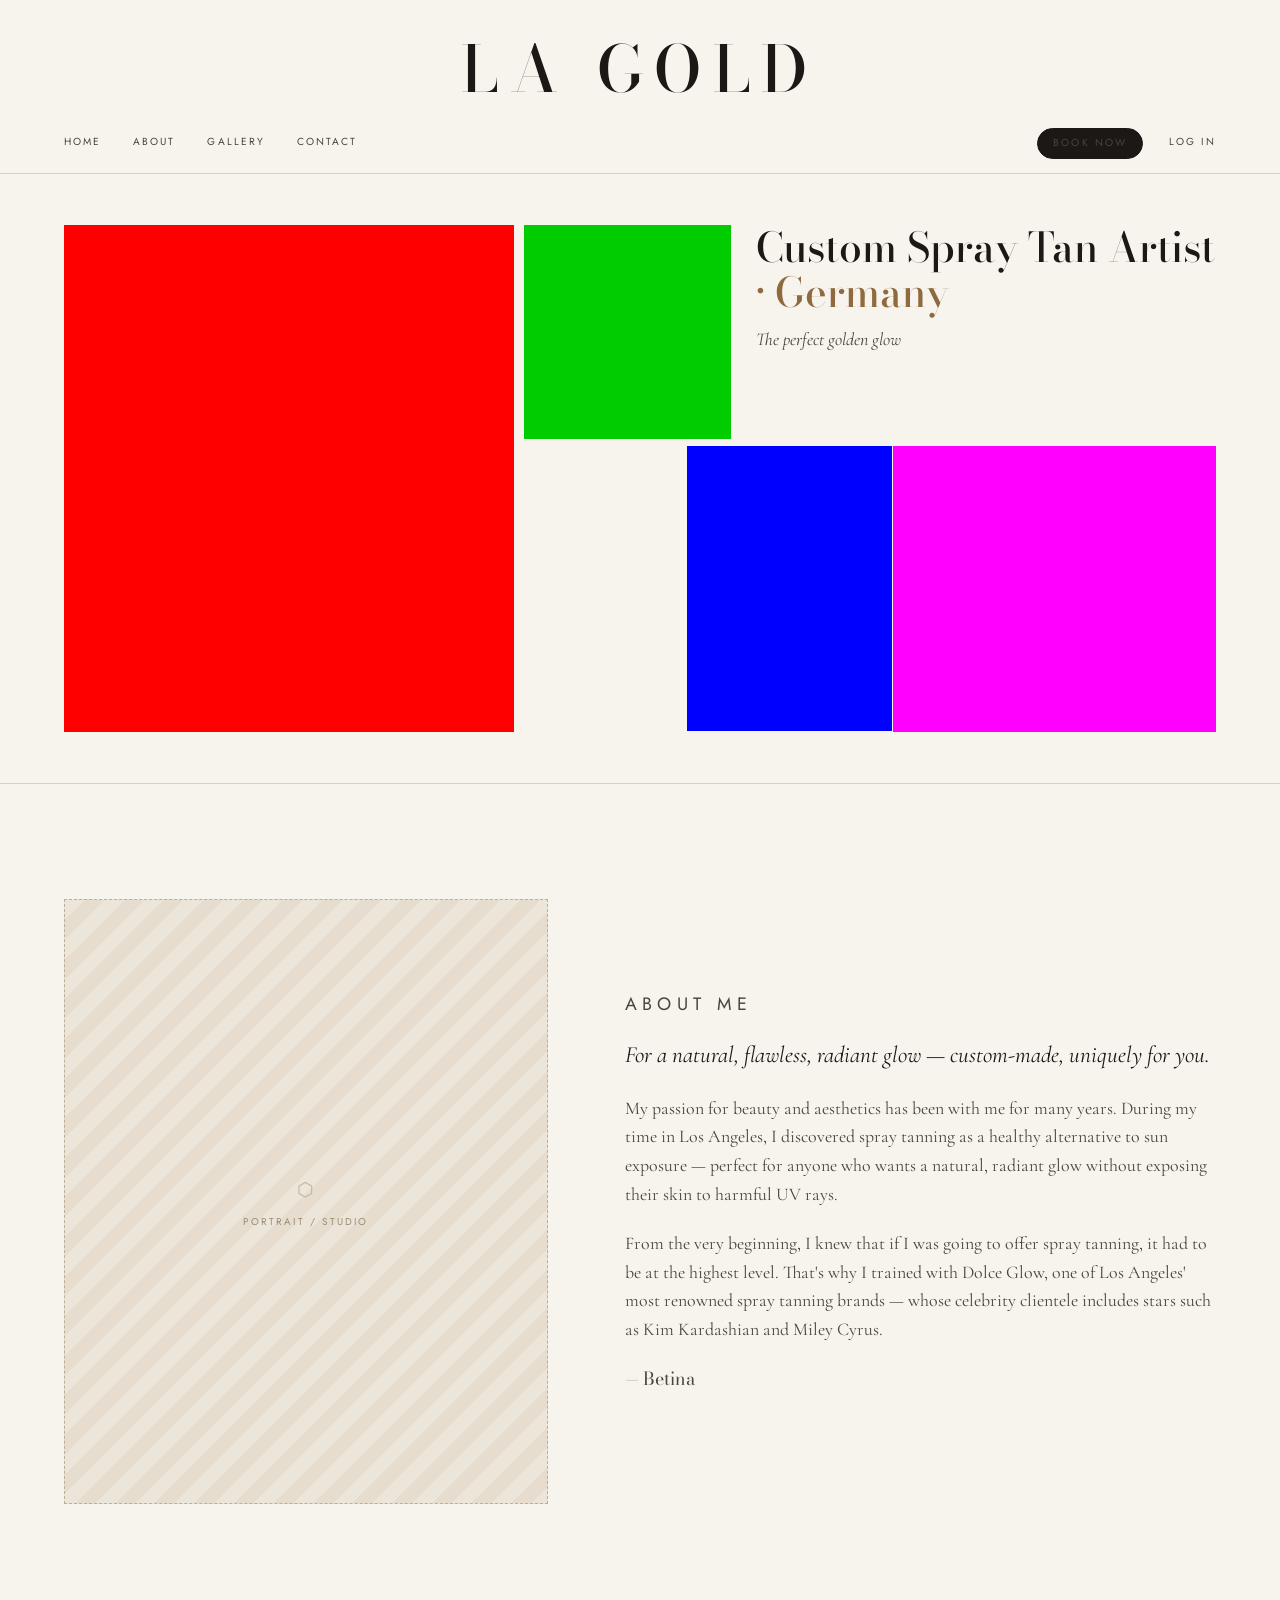
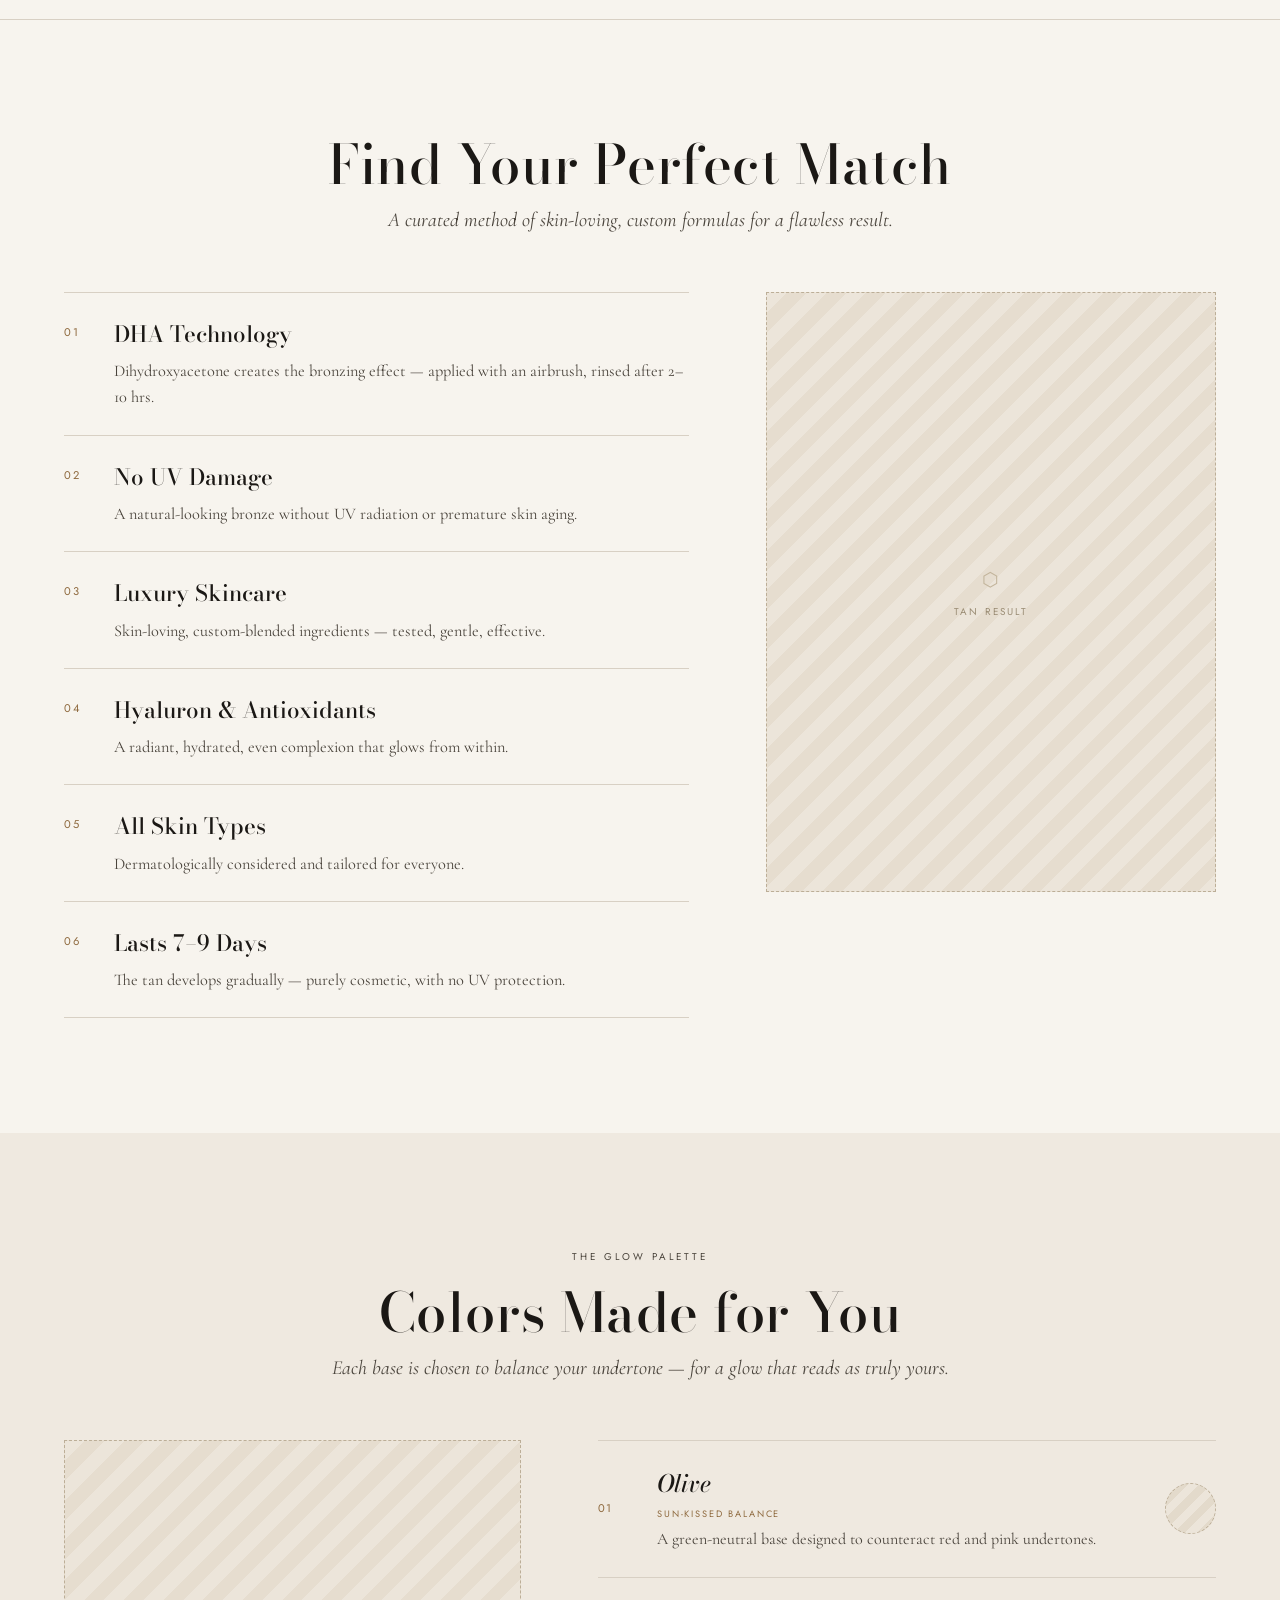
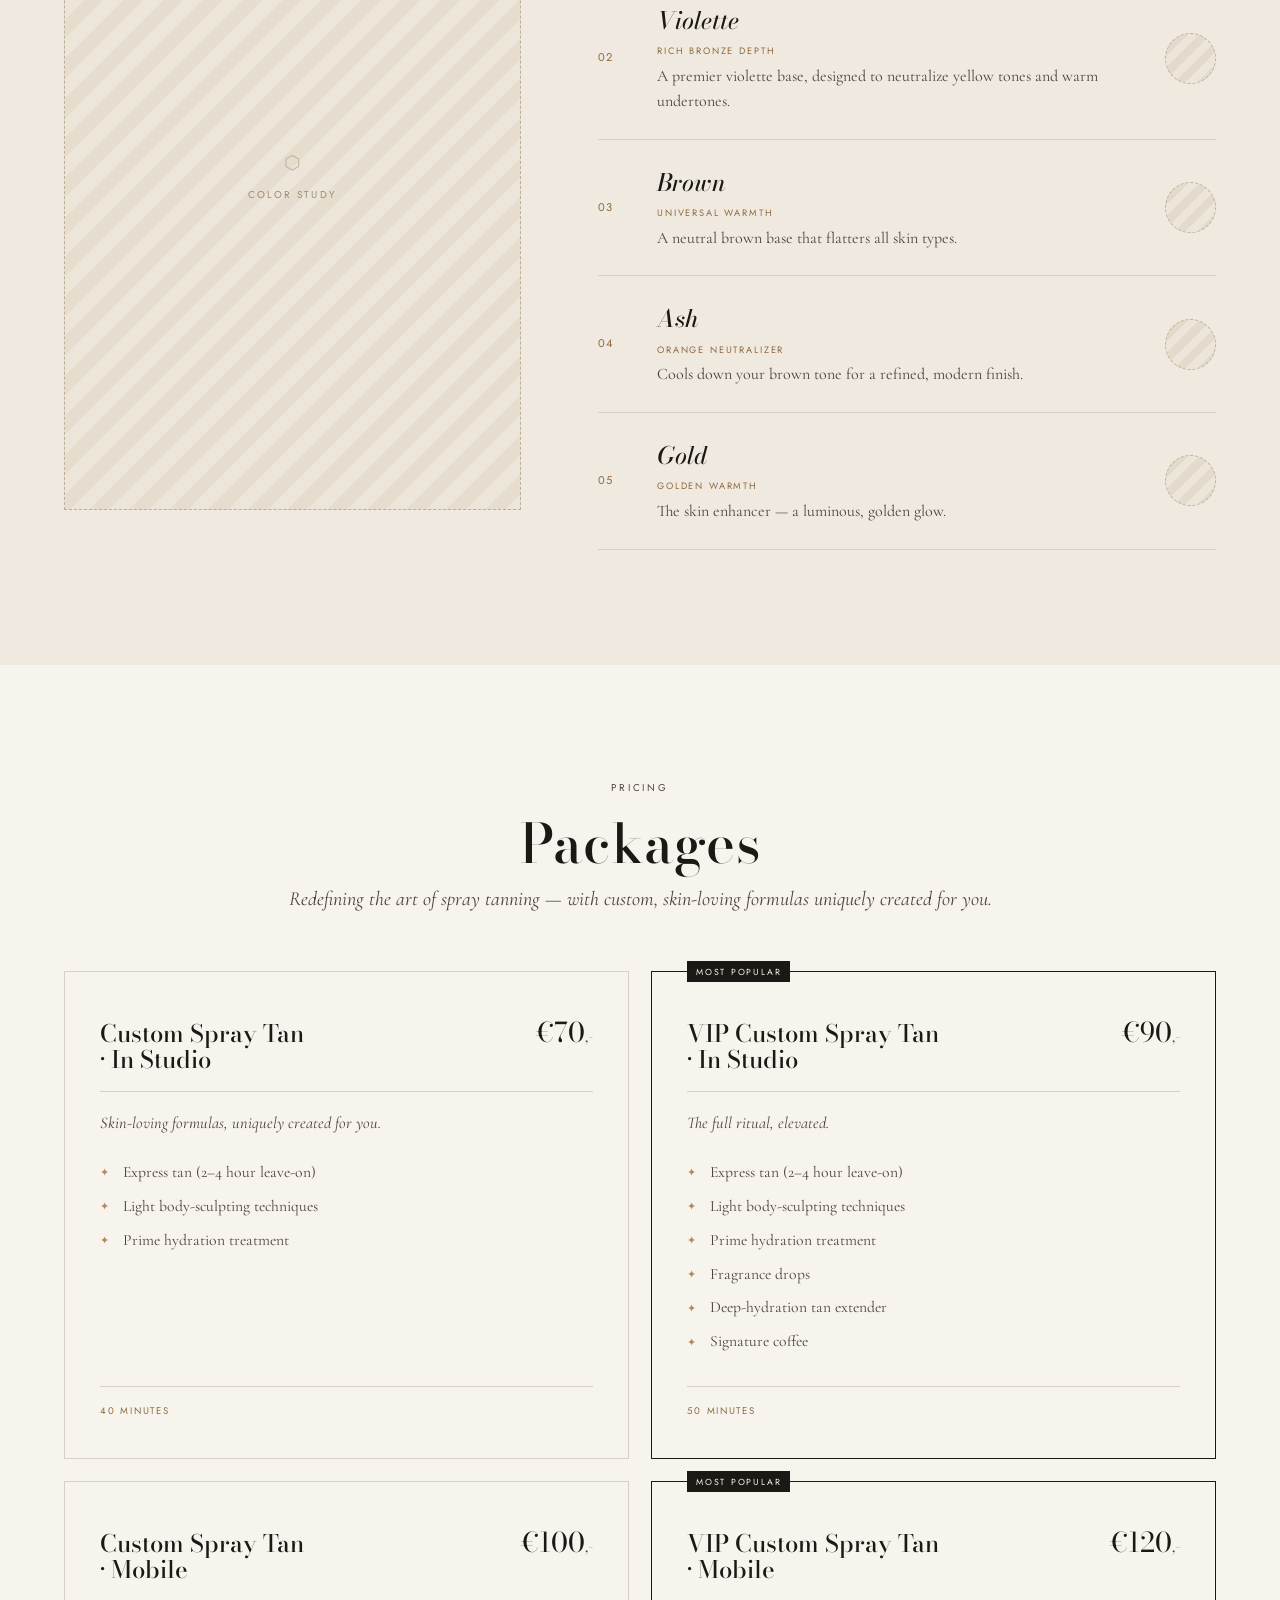
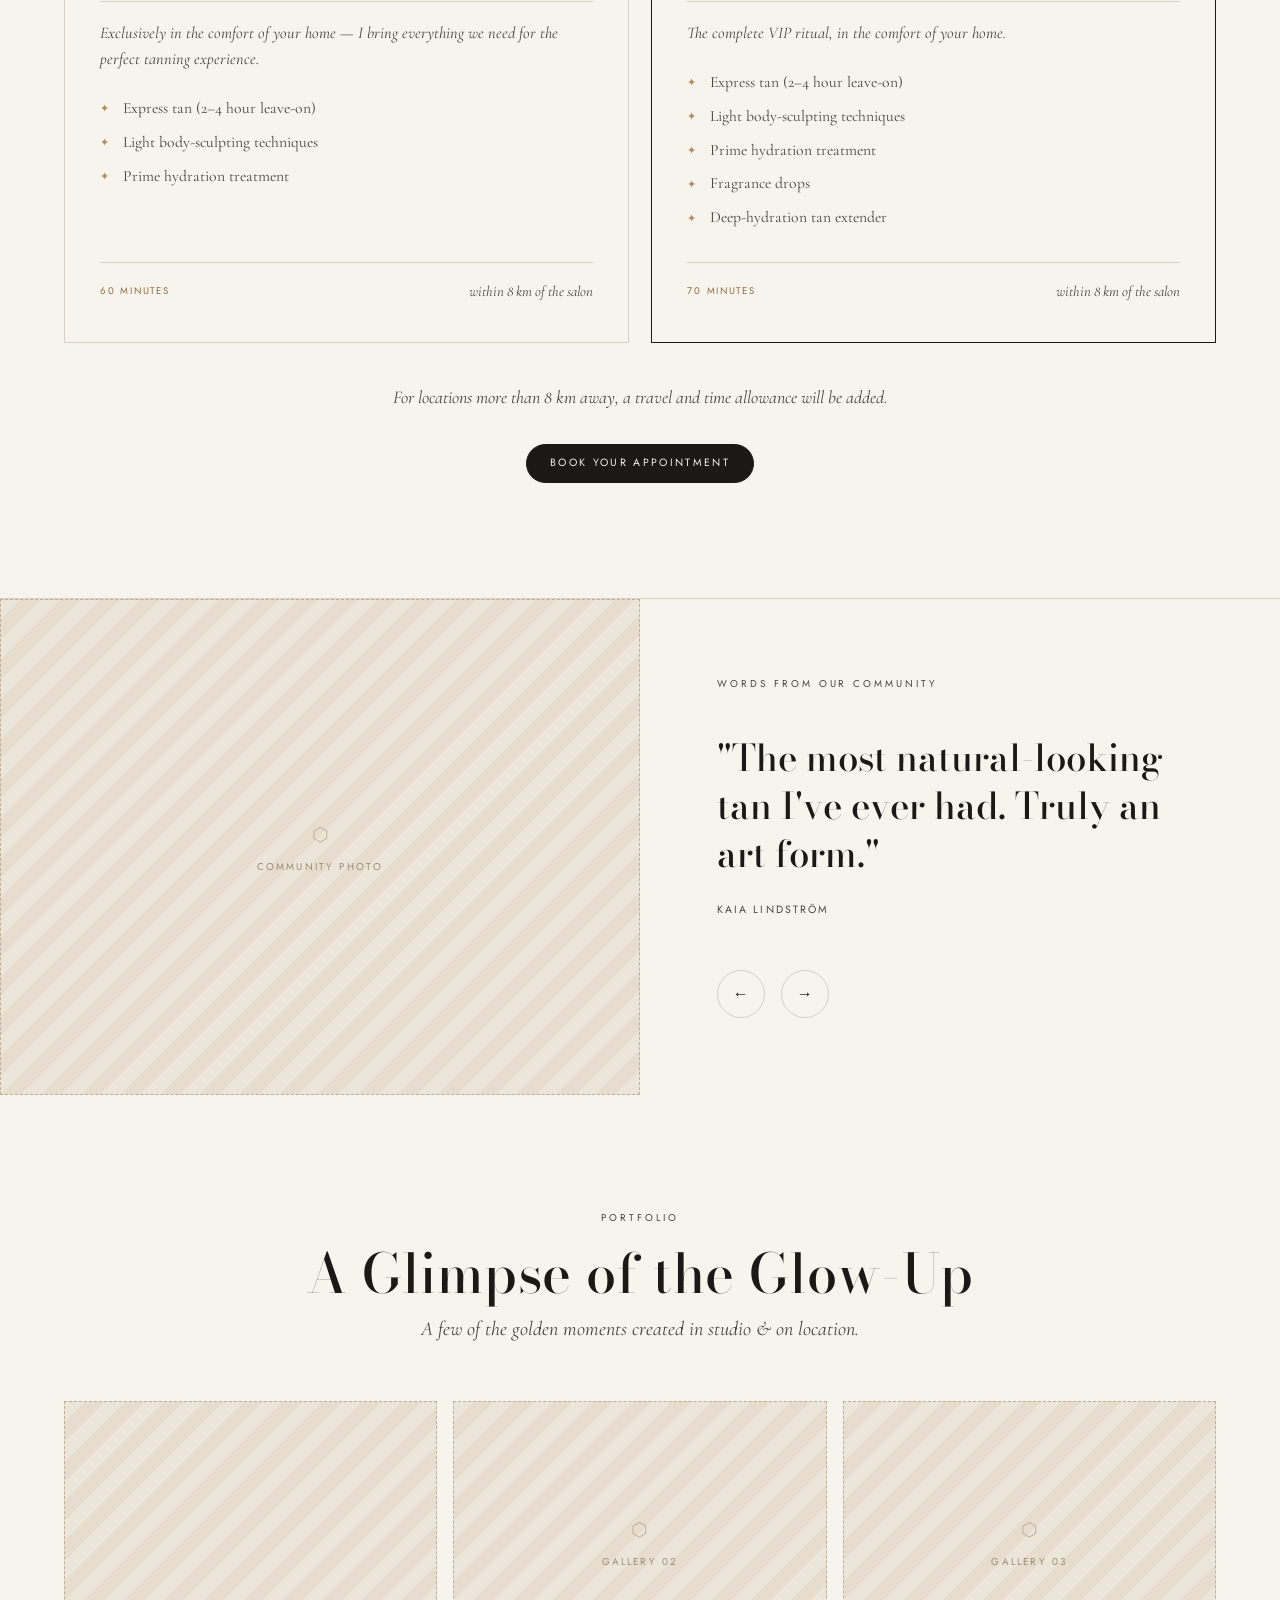
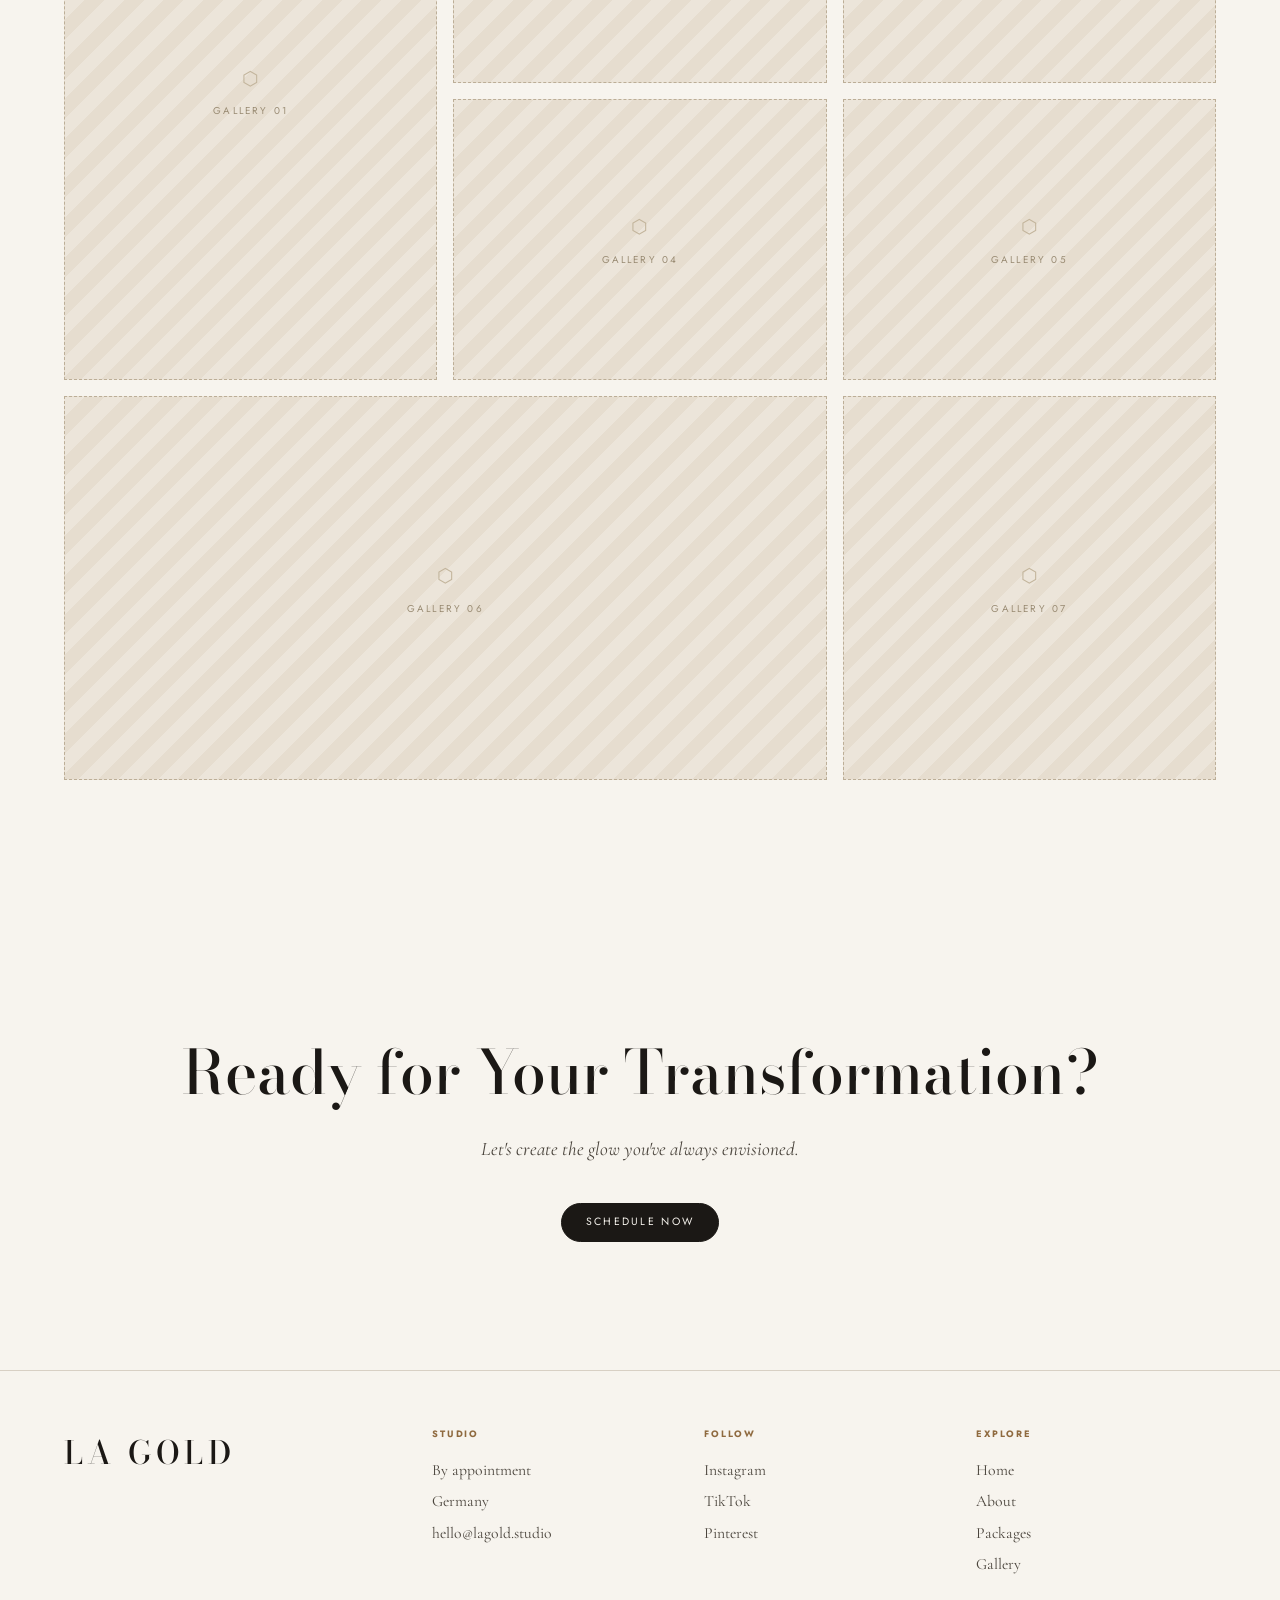
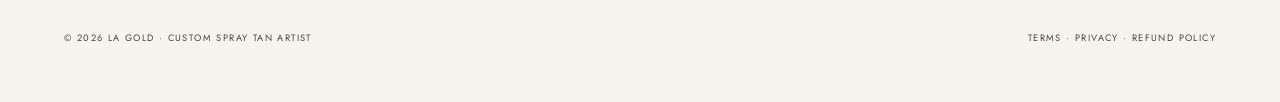
==== index.html @ 81674782 "Add LA GOLD landing site: 8 measured screens + assembled long site Standalone pixel-measured screens" ====
<!DOCTYPE html>
<html lang="en">
<head>
  <meta charset="UTF-8" />
  <meta name="viewport" content="width=device-width, initial-scale=1.0" />
  <title>LA GOLD — Custom Spray Tan Artist · Germany</title>
  <meta name="description" content="LA GOLD — custom spray tanning with skin-loving formulas uniquely created for you. The perfect golden glow, in studio or mobile." />
  <link rel="preconnect" href="https://fonts.googleapis.com" />
  <link rel="preconnect" href="https://fonts.gstatic.com" crossorigin />
  <link href="https://fonts.googleapis.com/css2?family=Bodoni+Moda:ital,opsz,wght@0,6..96,400;0,6..96,500;1,6..96,500&family=Cormorant+Garamond:ital,wght@0,400;0,500;1,400;1,500&family=Jost:wght@300;400&display=swap" rel="stylesheet" />
  <link rel="stylesheet" href="styles.css" />
</head>
<body>

  <!-- ============================ HEADER ============================ -->
  <header class="site-header">
    <div class="container">
      <p class="brand">LA&nbsp;GOLD</p>
      <nav class="nav">
        <div class="nav__links">
          <a href="#home">Home</a>
          <a href="#about">About</a>
          <a href="#gallery">Gallery</a>
          <a href="#contact">Contact</a>
        </div>
        <div class="nav__right">
          <a href="#packages" class="btn btn--solid">Book Now</a>
          <a href="#contact" class="nav__login">Log In</a>
        </div>
      </nav>
    </div>
  </header>

  <!-- ============================ HERO ============================ -->
  <section class="hero" id="home">
    <div class="container">
      <div class="hero-grid">
        <div class="hero-portrait">
          <div class="ph ph--fill"><span class="ph__t">Artist Portrait</span></div>
        </div>
        <div class="hero-right">
          <div class="hero-top">
            <div class="hero-plate">
              <div class="ph ph--fill"><span class="ph__t">Formula Swatches</span></div>
            </div>
            <div class="hero-copy">
              <h1>Custom Spray Tan Artist <span class="pin">· Germany</span></h1>
              <p>The perfect golden glow</p>
            </div>
          </div>
          <div class="hero-bottom">
            <div class="frame frame--gun">
              <div class="ph ph--fill"><span class="ph__t">Airbrush Detail</span></div>
            </div>
            <div class="frame">
              <div class="ph ph--fill"><span class="ph__t">Glow Group</span></div>
            </div>
          </div>
        </div>
      </div>
    </div>
  </section>

  <hr class="divider" />

  <!-- ============================ ABOUT ============================ -->
  <section class="section" id="about">
    <div class="container">
      <div class="about-grid reveal">
        <div class="about-img">
          <div class="ph" style="aspect-ratio:4/5"><span class="ph__t">Portrait / Studio</span></div>
        </div>
        <div class="about-body">
          <p class="eyebrow">About Me</p>
          <p class="lead">For a natural, flawless, radiant glow — custom-made, uniquely for you.</p>
          <p>My passion for beauty and aesthetics has been with me for many years. During my time in Los Angeles, I discovered spray tanning as a healthy alternative to sun exposure — perfect for anyone who wants a natural, radiant glow without exposing their skin to harmful UV rays.</p>
          <p>From the very beginning, I knew that if I was going to offer spray tanning, it had to be at the highest level. That's why I trained with Dolce Glow, one of Los Angeles' most renowned spray tanning brands — whose celebrity clientele includes stars such as Kim Kardashian and Miley Cyrus.</p>
          <p class="sign">— Betina</p>
        </div>
      </div>
    </div>
  </section>

  <hr class="divider" />

  <!-- ===================== FIND YOUR PERFECT MATCH ===================== -->
  <section class="section" id="method">
    <div class="container">
      <div class="center reveal">
        <h2 class="section-title">Find Your Perfect Match</h2>
        <p class="section-sub">A curated method of skin-loving, custom formulas for a flawless result.</p>
      </div>
      <div class="features-grid">
        <div class="feature-list reveal">
          <div class="feature"><span class="num">01</span><div><h3>DHA Technology</h3><p>Dihydroxyacetone creates the bronzing effect — applied with an airbrush, rinsed after 2–10 hrs.</p></div></div>
          <div class="feature"><span class="num">02</span><div><h3>No UV Damage</h3><p>A natural-looking bronze without UV radiation or premature skin aging.</p></div></div>
          <div class="feature"><span class="num">03</span><div><h3>Luxury Skincare</h3><p>Skin-loving, custom-blended ingredients — tested, gentle, effective.</p></div></div>
          <div class="feature"><span class="num">04</span><div><h3>Hyaluron &amp; Antioxidants</h3><p>A radiant, hydrated, even complexion that glows from within.</p></div></div>
          <div class="feature"><span class="num">05</span><div><h3>All Skin Types</h3><p>Dermatologically considered and tailored for everyone.</p></div></div>
          <div class="feature"><span class="num">06</span><div><h3>Lasts 7–9 Days</h3><p>The tan develops gradually — purely cosmetic, with no UV protection.</p></div></div>
        </div>
        <div class="features-img reveal">
          <div class="ph" style="aspect-ratio:3/4"><span class="ph__t">Tan Result</span></div>
        </div>
      </div>
    </div>
  </section>

  <!-- ============================ COLORS ============================ -->
  <section class="section colors" id="colors">
    <div class="container">
      <div class="center reveal">
        <p class="eyebrow">The Glow Palette</p>
        <h2 class="section-title">Colors Made for You</h2>
        <p class="section-sub">Each base is chosen to balance your undertone — for a glow that reads as truly yours.</p>
      </div>
      <div class="colors-grid">
        <div class="colors-img reveal">
          <div class="ph" style="aspect-ratio:3/4.4"><span class="ph__t">Color Study</span></div>
        </div>
        <div class="reveal">
          <div class="color-row">
            <span class="num">01</span>
            <div>
              <h3>Olive</h3>
              <span class="tag">Sun-Kissed Balance</span>
              <p>A green-neutral base designed to counteract red and pink undertones.</p>
            </div>
            <span class="swatch"></span>
          </div>
          <div class="color-row">
            <span class="num">02</span>
            <div>
              <h3>Violette</h3>
              <span class="tag">Rich Bronze Depth</span>
              <p>A premier violette base, designed to neutralize yellow tones and warm undertones.</p>
            </div>
            <span class="swatch"></span>
          </div>
          <div class="color-row">
            <span class="num">03</span>
            <div>
              <h3>Brown</h3>
              <span class="tag">Universal Warmth</span>
              <p>A neutral brown base that flatters all skin types.</p>
            </div>
            <span class="swatch"></span>
          </div>
          <div class="color-row">
            <span class="num">04</span>
            <div>
              <h3>Ash</h3>
              <span class="tag">Orange Neutralizer</span>
              <p>Cools down your brown tone for a refined, modern finish.</p>
            </div>
            <span class="swatch"></span>
          </div>
          <div class="color-row">
            <span class="num">05</span>
            <div>
              <h3>Gold</h3>
              <span class="tag">Golden Warmth</span>
              <p>The skin enhancer — a luminous, golden glow.</p>
            </div>
            <span class="swatch"></span>
          </div>
        </div>
      </div>
    </div>
  </section>

  <!-- ============================ PACKAGES ============================ -->
  <section class="section" id="packages">
    <div class="container">
      <div class="center reveal">
        <p class="eyebrow">Pricing</p>
        <h2 class="section-title">Packages</h2>
        <p class="section-sub">Redefining the art of spray tanning — with custom, skin-loving formulas uniquely created for you.</p>
      </div>
      <div class="pkg-grid">

        <article class="pkg reveal">
          <div class="pkg__head">
            <h3 class="pkg__name">Custom Spray Tan<br>· In Studio</h3>
            <span class="pkg__price">€70<small>,-</small></span>
          </div>
          <p class="pkg__intro">Skin-loving formulas, uniquely created for you.</p>
          <ul class="pkg__list">
            <li>Express tan (2–4 hour leave-on)</li>
            <li>Light body-sculpting techniques</li>
            <li>Prime hydration treatment</li>
          </ul>
          <div class="pkg__meta">
            <span class="pkg__dur">40 Minutes</span>
          </div>
        </article>

        <article class="pkg pkg--featured reveal">
          <span class="pkg__flag">Most Popular</span>
          <div class="pkg__head">
            <h3 class="pkg__name">VIP Custom Spray Tan<br>· In Studio</h3>
            <span class="pkg__price">€90<small>,-</small></span>
          </div>
          <p class="pkg__intro">The full ritual, elevated.</p>
          <ul class="pkg__list">
            <li>Express tan (2–4 hour leave-on)</li>
            <li>Light body-sculpting techniques</li>
            <li>Prime hydration treatment</li>
            <li>Fragrance drops</li>
            <li>Deep-hydration tan extender</li>
            <li>Signature coffee</li>
          </ul>
          <div class="pkg__meta">
            <span class="pkg__dur">50 Minutes</span>
          </div>
        </article>

        <article class="pkg reveal">
          <div class="pkg__head">
            <h3 class="pkg__name">Custom Spray Tan<br>· Mobile</h3>
            <span class="pkg__price">€100<small>,-</small></span>
          </div>
          <p class="pkg__intro">Exclusively in the comfort of your home — I bring everything we need for the perfect tanning experience.</p>
          <ul class="pkg__list">
            <li>Express tan (2–4 hour leave-on)</li>
            <li>Light body-sculpting techniques</li>
            <li>Prime hydration treatment</li>
          </ul>
          <div class="pkg__meta">
            <span class="pkg__dur">60 Minutes</span>
            <span class="pkg__zone">within 8 km of the salon</span>
          </div>
        </article>

        <article class="pkg pkg--featured reveal">
          <span class="pkg__flag">Most Popular</span>
          <div class="pkg__head">
            <h3 class="pkg__name">VIP Custom Spray Tan<br>· Mobile</h3>
            <span class="pkg__price">€120<small>,-</small></span>
          </div>
          <p class="pkg__intro">The complete VIP ritual, in the comfort of your home.</p>
          <ul class="pkg__list">
            <li>Express tan (2–4 hour leave-on)</li>
            <li>Light body-sculpting techniques</li>
            <li>Prime hydration treatment</li>
            <li>Fragrance drops</li>
            <li>Deep-hydration tan extender</li>
          </ul>
          <div class="pkg__meta">
            <span class="pkg__dur">70 Minutes</span>
            <span class="pkg__zone">within 8 km of the salon</span>
          </div>
        </article>

      </div>
      <p class="pkg-note">For locations more than 8 km away, a travel and time allowance will be added.</p>
      <div class="pkg-cta"><a href="#contact" class="btn btn--solid">Book Your Appointment</a></div>
    </div>
  </section>

  <hr class="divider" />

  <!-- ============================ TESTIMONIALS ============================ -->
  <section class="section" style="padding-block:0;">
    <div class="testi-grid">
      <div class="testi-img">
        <div class="ph ph--fill"><span class="ph__t">Community Photo</span></div>
      </div>
      <div class="testi-body">
        <p class="eyebrow">Words from Our Community</p>
        <div id="testi">
          <div class="testi-slide is-active">
            <p class="testi-quote">"The most natural-looking tan I've ever had. Truly an art form."</p>
            <p class="testi-author">Kaia Lindström</p>
          </div>
          <div class="testi-slide">
            <p class="testi-quote">"Flawless, streak-free, and it lasted beautifully. I've never felt more golden."</p>
            <p class="testi-author">Mara Bauer</p>
          </div>
          <div class="testi-slide">
            <p class="testi-quote">"She matched my undertone perfectly — it just looks like me, on my best day."</p>
            <p class="testi-author">Sofia Neumann</p>
          </div>
        </div>
        <div class="testi-nav">
          <button id="testi-prev" aria-label="Previous testimonial">&larr;</button>
          <button id="testi-next" aria-label="Next testimonial">&rarr;</button>
        </div>
      </div>
    </div>
  </section>

  <!-- ============================ GALLERY ============================ -->
  <section class="section" id="gallery">
    <div class="container">
      <div class="center reveal">
        <p class="eyebrow">Portfolio</p>
        <h2 class="section-title">A Glimpse of the Glow-Up</h2>
        <p class="section-sub">A few of the golden moments created in studio &amp; on location.</p>
      </div>
      <div class="gallery-grid">
        <figure class="g-tall"><div class="ph ph--fill"><span class="ph__t">Gallery 01</span></div></figure>
        <figure><div class="ph ph--fill"><span class="ph__t">Gallery 02</span></div></figure>
        <figure><div class="ph ph--fill"><span class="ph__t">Gallery 03</span></div></figure>
        <figure><div class="ph ph--fill"><span class="ph__t">Gallery 04</span></div></figure>
        <figure><div class="ph ph--fill"><span class="ph__t">Gallery 05</span></div></figure>
      </div>
      <div class="gallery-grid" style="margin-top:1rem;grid-auto-rows:clamp(15rem,30vw,30rem);">
        <figure class="g-wide"><div class="ph ph--fill"><span class="ph__t">Gallery 06</span></div></figure>
        <figure><div class="ph ph--fill"><span class="ph__t">Gallery 07</span></div></figure>
      </div>
    </div>
  </section>

  <!-- ============================ CTA ============================ -->
  <section class="cta" id="contact">
    <div class="container reveal">
      <h2>Ready for Your Transformation?</h2>
      <p>Let's create the glow you've always envisioned.</p>
      <a href="mailto:hello@lagold.studio" class="btn btn--solid">Schedule Now</a>
    </div>
  </section>

  <!-- ============================ FOOTER ============================ -->
  <footer class="site-footer">
    <div class="container">
      <div class="footer-grid">
        <div class="footer-brand">LA&nbsp;GOLD</div>
        <div class="footer-col">
          <h4>Studio</h4>
          <p>By appointment</p>
          <p>Germany</p>
          <p>hello@lagold.studio</p>
        </div>
        <div class="footer-col">
          <h4>Follow</h4>
          <a href="#">Instagram</a>
          <a href="#">TikTok</a>
          <a href="#">Pinterest</a>
        </div>
        <div class="footer-col">
          <h4>Explore</h4>
          <a href="#home">Home</a>
          <a href="#about">About</a>
          <a href="#packages">Packages</a>
          <a href="#gallery">Gallery</a>
        </div>
      </div>
      <div class="footer-bottom">
        <span>© 2026 LA Gold · Custom Spray Tan Artist</span>
        <span>Terms · Privacy · Refund Policy</span>
      </div>
    </div>
  </footer>

  <script>
    // Scroll reveal
    const io = new IntersectionObserver((entries) => {
      entries.forEach(e => { if (e.isIntersecting) { e.target.classList.add('in'); io.unobserve(e.target); } });
    }, { threshold: 0.12 });
    document.querySelectorAll('.reveal').forEach(el => io.observe(el));

    // Testimonial carousel
    const slides = Array.from(document.querySelectorAll('#testi .testi-slide'));
    let idx = 0;
    const show = (n) => {
      idx = (n + slides.length) % slides.length;
      slides.forEach((s, i) => s.classList.toggle('is-active', i === idx));
    };
    document.getElementById('testi-prev').addEventListener('click', () => show(idx - 1));
    document.getElementById('testi-next').addEventListener('click', () => show(idx + 1));
  </script>

</body>
</html>
---- styles.css ----
/* ============================================================
   LA GOLD — Custom Spray Tan Artist
   Editorial luxury landing page
   ============================================================ */

:root {
  --paper:      #f7f4ee;
  --paper-2:    #efe9e0;
  --ink:        #1b1815;
  --ink-soft:   #4a443c;
  --line:       #d8d0c4;
  --gold:       #b3895a;
  --gold-deep:  #8f6a3f;
  --olive:      #7d7a55;

  --serif:   "Cormorant Garamond", Georgia, serif;
  --display: "Bodoni Moda", "Didot", Georgia, serif;
  --label:   "Jost", "Helvetica Neue", Arial, sans-serif;

  --maxw: 1320px;
  --pad: clamp(1.25rem, 5vw, 5rem);
}

* { box-sizing: border-box; }

html { scroll-behavior: smooth; }

body {
  margin: 0;
  background: var(--paper);
  color: var(--ink);
  font-family: var(--serif);
  font-size: 18px;
  line-height: 1.6;
  -webkit-font-smoothing: antialiased;
  text-rendering: optimizeLegibility;
}

img { display: block; max-width: 100%; height: auto; }
a { color: inherit; text-decoration: none; }

.container { max-width: var(--maxw); margin: 0 auto; padding-inline: var(--pad); }

/* --- shared type --- */
.label {
  font-family: var(--label);
  font-weight: 400;
  text-transform: uppercase;
  letter-spacing: 0.32em;
  font-size: 0.66rem;
  color: var(--gold-deep);
}

.eyebrow {
  font-family: var(--label);
  text-transform: uppercase;
  letter-spacing: 0.3em;
  font-size: 0.62rem;
  color: var(--ink-soft);
  margin: 0 0 1.2rem;
}

.section-title {
  font-family: var(--display);
  font-weight: 500;
  font-size: clamp(2rem, 4.6vw, 3.4rem);
  line-height: 1.05;
  letter-spacing: 0.01em;
  margin: 0;
}

.section-sub {
  font-family: var(--serif);
  font-style: italic;
  font-size: clamp(1rem, 1.6vw, 1.25rem);
  color: var(--ink-soft);
  margin: 0.7rem 0 0;
}

.center { text-align: center; }
.section { padding-block: clamp(4.5rem, 9vw, 8rem); }
.divider { height: 1px; background: var(--line); border: 0; margin: 0; }

/* --- buttons --- */
.btn {
  display: inline-block;
  font-family: var(--label);
  text-transform: uppercase;
  letter-spacing: 0.22em;
  font-size: 0.66rem;
  padding: 0.95em 2.2em;
  border: 1px solid var(--ink);
  border-radius: 40px;
  color: var(--ink);
  background: transparent;
  cursor: pointer;
  transition: background .35s ease, color .35s ease, border-color .35s ease;
}
.btn:hover { background: var(--ink); color: var(--paper); }
.btn--solid { background: var(--ink); color: var(--paper); }
.btn--solid:hover { background: var(--gold-deep); border-color: var(--gold-deep); }

/* ============================================================
   HEADER
   ============================================================ */
.site-header {
  position: sticky;
  top: 0;
  z-index: 50;
  background: rgba(247,244,238,0.86);
  backdrop-filter: blur(10px);
  border-bottom: 1px solid var(--line);
}
.brand {
  text-align: center;
  font-family: var(--display);
  font-weight: 500;
  font-size: clamp(2.3rem, 6vw, 4rem);
  letter-spacing: 0.18em;
  padding: 1.1rem 0 0.5rem;
  margin: 0;
}
.brand small { letter-spacing: 0.18em; }
.nav {
  display: flex;
  align-items: center;
  justify-content: space-between;
  gap: 1rem;
  padding-bottom: 0.9rem;
}
.nav__links { display: flex; gap: 2rem; }
.nav a {
  font-family: var(--label);
  text-transform: uppercase;
  letter-spacing: 0.2em;
  font-size: 0.64rem;
  color: var(--ink-soft);
  position: relative;
  padding-bottom: 2px;
}
.nav a::after {
  content: ""; position: absolute; left: 0; bottom: 0;
  width: 0; height: 1px; background: var(--gold-deep);
  transition: width .3s ease;
}
.nav a:hover::after { width: 100%; }
.nav__right { display: flex; align-items: center; gap: 1.6rem; }
.nav__login { font-family: var(--label); text-transform: uppercase; letter-spacing: 0.2em; font-size: 0.62rem; }
.nav .btn { padding: 0.6em 1.5em; }
.nav__toggle { display: none; }

/* ============================================================
   HERO
   ============================================================ */
.hero { padding-block: clamp(2rem, 4vw, 3.5rem); }
.hero-grid {
  display: grid;
  grid-template-columns: 39.1% 60.1%;
  column-gap: 0.8%;
  align-items: stretch;
}
.hero-portrait { position: relative; overflow: hidden; }
.hero-portrait img { width: 100%; height: 100%; object-fit: cover; filter: grayscale(100%) contrast(1.02); }

.hero-right {
  display: grid;
  grid-template-rows: auto auto;
  row-gap: 0.4rem;
}
.hero-top {
  display: grid;
  grid-template-columns: 30% 66.5%;
  column-gap: 3.5%;
  align-items: start;
}
.hero-plate { overflow: hidden; aspect-ratio: 0.971; background: var(--paper-2); }
.hero-plate img { width: 100%; height: 100%; object-fit: cover; }
.hero-copy h1 {
  font-family: var(--display);
  font-weight: 500;
  font-size: clamp(1.6rem, 3.2vw, 2.6rem);
  line-height: 1.1;
  margin: 0 0 0.6rem;
}
.hero-copy .pin { color: var(--gold-deep); }
.hero-copy p { font-style: italic; color: var(--ink-soft); margin: 0 0 1.4rem; }

.hero-bottom {
  display: grid;
  grid-template-columns: 38.8% 61.0%;
  column-gap: 0.2%;
  margin-left: 23.6%;
}
.hero-bottom .frame { overflow: hidden; }
.frame--gun { aspect-ratio: 0.718; }
.hero-bottom .frame:not(.frame--gun) { aspect-ratio: 1.126; }
.hero-bottom .frame img { width: 100%; height: 100%; object-fit: cover; }
.hero-bottom .frame--gun img { filter: grayscale(100%); }

/* ============================================================
   ABOUT
   ============================================================ */
.about-grid {
  display: grid;
  grid-template-columns: 0.9fr 1.1fr;
  gap: clamp(2rem, 6vw, 5.5rem);
  align-items: center;
}
.about-img { overflow: hidden; }
.about-img img { width: 100%; height: 100%; object-fit: cover; aspect-ratio: 4/5; filter: grayscale(100%); }
.about-body p { margin: 0 0 1.3rem; font-size: 1.12rem; color: var(--ink-soft); }
.about-body p.lead { font-size: 1.45rem; line-height: 1.45; color: var(--ink); font-style: italic; }
.sign { font-family: var(--display); font-size: 1.4rem; margin-top: 1.8rem; }

/* ============================================================
   FEATURES — Find Your Perfect Match
   ============================================================ */
.features-grid {
  display: grid;
  grid-template-columns: 1.25fr 0.9fr;
  gap: clamp(2rem, 6vw, 5rem);
  margin-top: 3.5rem;
  align-items: start;
}
.feature-list { display: grid; }
.feature {
  padding: 1.5rem 0;
  border-top: 1px solid var(--line);
  display: grid;
  grid-template-columns: 2.6rem 1fr;
  gap: 0.5rem;
}
.feature:last-child { border-bottom: 1px solid var(--line); }
.feature .num { font-family: var(--label); font-size: 0.7rem; letter-spacing: 0.15em; color: var(--gold-deep); padding-top: 0.45rem; }
.feature h3 { font-family: var(--display); font-weight: 500; font-size: 1.4rem; margin: 0 0 0.35rem; }
.feature p { margin: 0; font-size: 1.02rem; color: var(--ink-soft); }
.features-img { overflow: hidden; position: sticky; top: 8rem; }
.features-img img { width: 100%; height: 100%; object-fit: cover; aspect-ratio: 3/4; }

/* ============================================================
   COLORS — The Glow Palette
   ============================================================ */
.colors { background: var(--paper-2); }
.colors-grid {
  display: grid;
  grid-template-columns: 0.85fr 1.15fr;
  gap: clamp(2rem, 6vw, 5rem);
  margin-top: 3.5rem;
  align-items: start;
}
.colors-img { overflow: hidden; }
.colors-img img { width: 100%; height: 100%; object-fit: cover; aspect-ratio: 3/4.4; filter: grayscale(100%); }
.color-row {
  display: grid;
  grid-template-columns: 2.5rem 1fr 3.4rem;
  gap: 1.2rem;
  align-items: center;
  padding: 1.5rem 0;
  border-top: 1px solid var(--line);
}
.color-row:last-child { border-bottom: 1px solid var(--line); }
.color-row .num { font-family: var(--label); font-size: 0.7rem; letter-spacing: 0.1em; color: var(--gold-deep); }
.color-row h3 { font-family: var(--display); font-style: italic; font-weight: 500; font-size: 1.5rem; margin: 0 0 0.25rem; }
.color-row .tag { font-family: var(--label); text-transform: uppercase; letter-spacing: 0.2em; font-size: 0.58rem; color: var(--gold-deep); display: block; margin-bottom: 0.3rem; }
.color-row p { margin: 0; font-size: 1rem; color: var(--ink-soft); }
.swatch { width: 3.2rem; height: 3.2rem; border-radius: 50%; justify-self: end;
  border: 1px dashed #bcae97;
  background: repeating-linear-gradient(135deg, #ece5da 0 8px, #e3dacb 8px 16px); }

/* ============================================================
   PACKAGES
   ============================================================ */
.pkg-grid {
  display: grid;
  grid-template-columns: repeat(2, 1fr);
  gap: 1.4rem;
  margin-top: 3.5rem;
}
.pkg {
  border: 1px solid var(--line);
  background: var(--paper);
  padding: 2.4rem 2.2rem;
  display: flex;
  flex-direction: column;
  position: relative;
}
.pkg--featured { border-color: var(--ink); }
.pkg__flag {
  position: absolute; top: -0.7rem; left: 2.2rem;
  background: var(--ink); color: var(--paper);
  font-family: var(--label); text-transform: uppercase; letter-spacing: 0.2em;
  font-size: 0.55rem; padding: 0.4em 1em;
}
.pkg__head { display: flex; justify-content: space-between; align-items: baseline; gap: 1rem; border-bottom: 1px solid var(--line); padding-bottom: 1.1rem; }
.pkg__name { font-family: var(--display); font-weight: 500; font-size: 1.5rem; margin: 0; line-height: 1.1; }
.pkg__price { font-family: var(--display); font-size: 1.7rem; white-space: nowrap; }
.pkg__price small { font-size: 0.95rem; color: var(--ink-soft); }
.pkg__intro { font-style: italic; color: var(--ink-soft); margin: 1.1rem 0 0.4rem; font-size: 1.02rem; }
.pkg__list { list-style: none; margin: 1.1rem 0 1.4rem; padding: 0; }
.pkg__list li { position: relative; padding-left: 1.4rem; margin-bottom: 0.55rem; font-size: 0.98rem; color: var(--ink-soft); }
.pkg__list li::before { content: "✦"; position: absolute; left: 0; color: var(--gold); font-size: 0.7rem; top: 0.28rem; }
.pkg__meta { margin-top: auto; display: flex; justify-content: space-between; align-items: center; padding-top: 1.1rem; border-top: 1px solid var(--line); }
.pkg__dur { font-family: var(--label); text-transform: uppercase; letter-spacing: 0.18em; font-size: 0.6rem; color: var(--gold-deep); }
.pkg__zone { font-style: italic; font-size: 0.92rem; color: var(--ink-soft); }
.pkg-note { text-align: center; font-style: italic; color: var(--ink-soft); margin-top: 2.5rem; }
.pkg-cta { text-align: center; margin-top: 2rem; }

/* ============================================================
   TESTIMONIALS
   ============================================================ */
.testi-grid { display: grid; grid-template-columns: 1fr 1fr; align-items: stretch; }
.testi-img { overflow: hidden; }
.testi-img img { width: 100%; height: 100%; object-fit: cover; filter: grayscale(100%); }
.testi-body { padding: clamp(2.5rem, 6vw, 6rem); display: flex; flex-direction: column; justify-content: center; }
.testi-quote { font-family: var(--display); font-weight: 500; font-size: clamp(1.5rem, 3vw, 2.3rem); line-height: 1.3; margin: 1.5rem 0; }
.testi-author { font-family: var(--label); text-transform: uppercase; letter-spacing: 0.2em; font-size: 0.66rem; color: var(--ink-soft); }
.testi-nav { display: flex; gap: 1rem; margin-top: 2.5rem; }
.testi-nav button {
  width: 3rem; height: 3rem; border-radius: 50%; border: 1px solid var(--line);
  background: transparent; cursor: pointer; font-size: 1rem; color: var(--ink);
  transition: background .3s, color .3s;
}
.testi-nav button:hover { background: var(--ink); color: var(--paper); }
.testi-slide { display: none; }
.testi-slide.is-active { display: block; animation: fade .6s ease; }
@keyframes fade { from { opacity: 0; transform: translateY(8px); } to { opacity: 1; transform: none; } }

/* ============================================================
   GALLERY — A Glimpse of the Glow-Up
   ============================================================ */
.gallery-grid {
  display: grid;
  grid-template-columns: repeat(3, 1fr);
  grid-auto-rows: clamp(15rem, 22vw, 22rem);
  gap: 1rem;
  margin-top: 3.5rem;
}
.gallery-grid figure { margin: 0; overflow: hidden; }
.gallery-grid img { width: 100%; height: 100%; object-fit: cover; transition: transform .8s ease; }
.gallery-grid figure:hover img { transform: scale(1.04); }
.g-wide { grid-column: span 2; }
.g-tall { grid-row: span 2; }

/* ============================================================
   CTA + FOOTER
   ============================================================ */
.cta { text-align: center; padding-block: clamp(5rem, 10vw, 9rem); }
.cta h2 { font-family: var(--display); font-weight: 500; font-size: clamp(2.2rem, 5vw, 3.8rem); margin: 0 0 0.8rem; }
.cta p { font-style: italic; color: var(--ink-soft); margin: 0 0 2.4rem; font-size: 1.2rem; }

.site-footer { border-top: 1px solid var(--line); padding-block: 3.5rem; }
.footer-grid { display: grid; grid-template-columns: 1.4fr 1fr 1fr 1fr; gap: 2rem; align-items: start; }
.footer-brand { font-family: var(--display); font-weight: 500; font-size: 2rem; letter-spacing: 0.14em; }
.footer-col h4 { font-family: var(--label); text-transform: uppercase; letter-spacing: 0.2em; font-size: 0.58rem; color: var(--gold-deep); margin: 0 0 1rem; }
.footer-col a, .footer-col p { display: block; font-size: 0.98rem; color: var(--ink-soft); margin: 0 0 0.4rem; }
.footer-col a:hover { color: var(--ink); }
.footer-bottom { margin-top: 3rem; display: flex; justify-content: space-between; flex-wrap: wrap; gap: 1rem; font-family: var(--label); text-transform: uppercase; letter-spacing: 0.15em; font-size: 0.58rem; color: var(--ink-soft); }

/* ============================================================
   REVEAL ANIMATION
   ============================================================ */
.reveal { opacity: 0; transform: translateY(28px); transition: opacity 1s ease, transform 1s ease; }
.reveal.in { opacity: 1; transform: none; }

/* ============================================================
   PHOTO PLACEHOLDERS (swap for real images later)
   ============================================================ */
.ph {
  position: relative;
  width: 100%;
  display: flex;
  align-items: center;
  justify-content: center;
  background: repeating-linear-gradient(135deg, #ece5da 0 14px, #e6ddcf 14px 28px);
  border: 1px dashed #bcae97;
  color: #9a8c74;
  overflow: hidden;
}
.ph--fill { height: 100%; }
.ph__t {
  font-family: var(--label);
  text-transform: uppercase;
  letter-spacing: 0.22em;
  font-size: 0.62rem;
  text-align: center;
  padding: 1.2rem;
  line-height: 1.7;
}
.ph__t::before {
  content: "⬡";
  display: block;
  font-size: 1.2rem;
  letter-spacing: 0;
  margin-bottom: 0.55rem;
  color: #c2b49b;
}

/* ============================================================
   RESPONSIVE
   ============================================================ */
@media (max-width: 900px) {
  body { font-size: 17px; }
  .hero-grid { grid-template-columns: 1fr; column-gap: 0; }
  .hero-right { grid-template-rows: auto; }
  .hero-bottom { margin-left: 0; }
  .about-grid, .features-grid, .colors-grid, .testi-grid { grid-template-columns: 1fr; }
  .features-img { position: static; order: -1; }
  .pkg-grid { grid-template-columns: 1fr; }
  .footer-grid { grid-template-columns: 1fr 1fr; }
  .testi-img { aspect-ratio: 4/3; }
}
@media (max-width: 600px) {
  .nav__links { display: none; }
  .hero-top { grid-template-columns: 1fr; }
  .hero-bottom { grid-template-columns: 1fr; }
  .gallery-grid { grid-template-columns: 1fr 1fr; }
  .g-wide { grid-column: span 2; }
  .footer-grid { grid-template-columns: 1fr; }
  .nav__right .nav__login { display: none; }
}

/* === MEASURE-OVERRIDE START === */
.hero-portrait .ph{background:#ff0000!important;border:0!important}
.hero-portrait .ph__t,.hero-plate .ph__t,.frame--gun .ph__t,.hero-bottom .frame .ph__t{display:none!important}
.hero-plate .ph{background:#00cc00!important;border:0!important}
.frame--gun .ph{background:#0000ff!important;border:0!important}
.hero-bottom .frame:not(.frame--gun) .ph{background:#ff00ff!important;border:0!important}
/* === MEASURE-OVERRIDE END === */
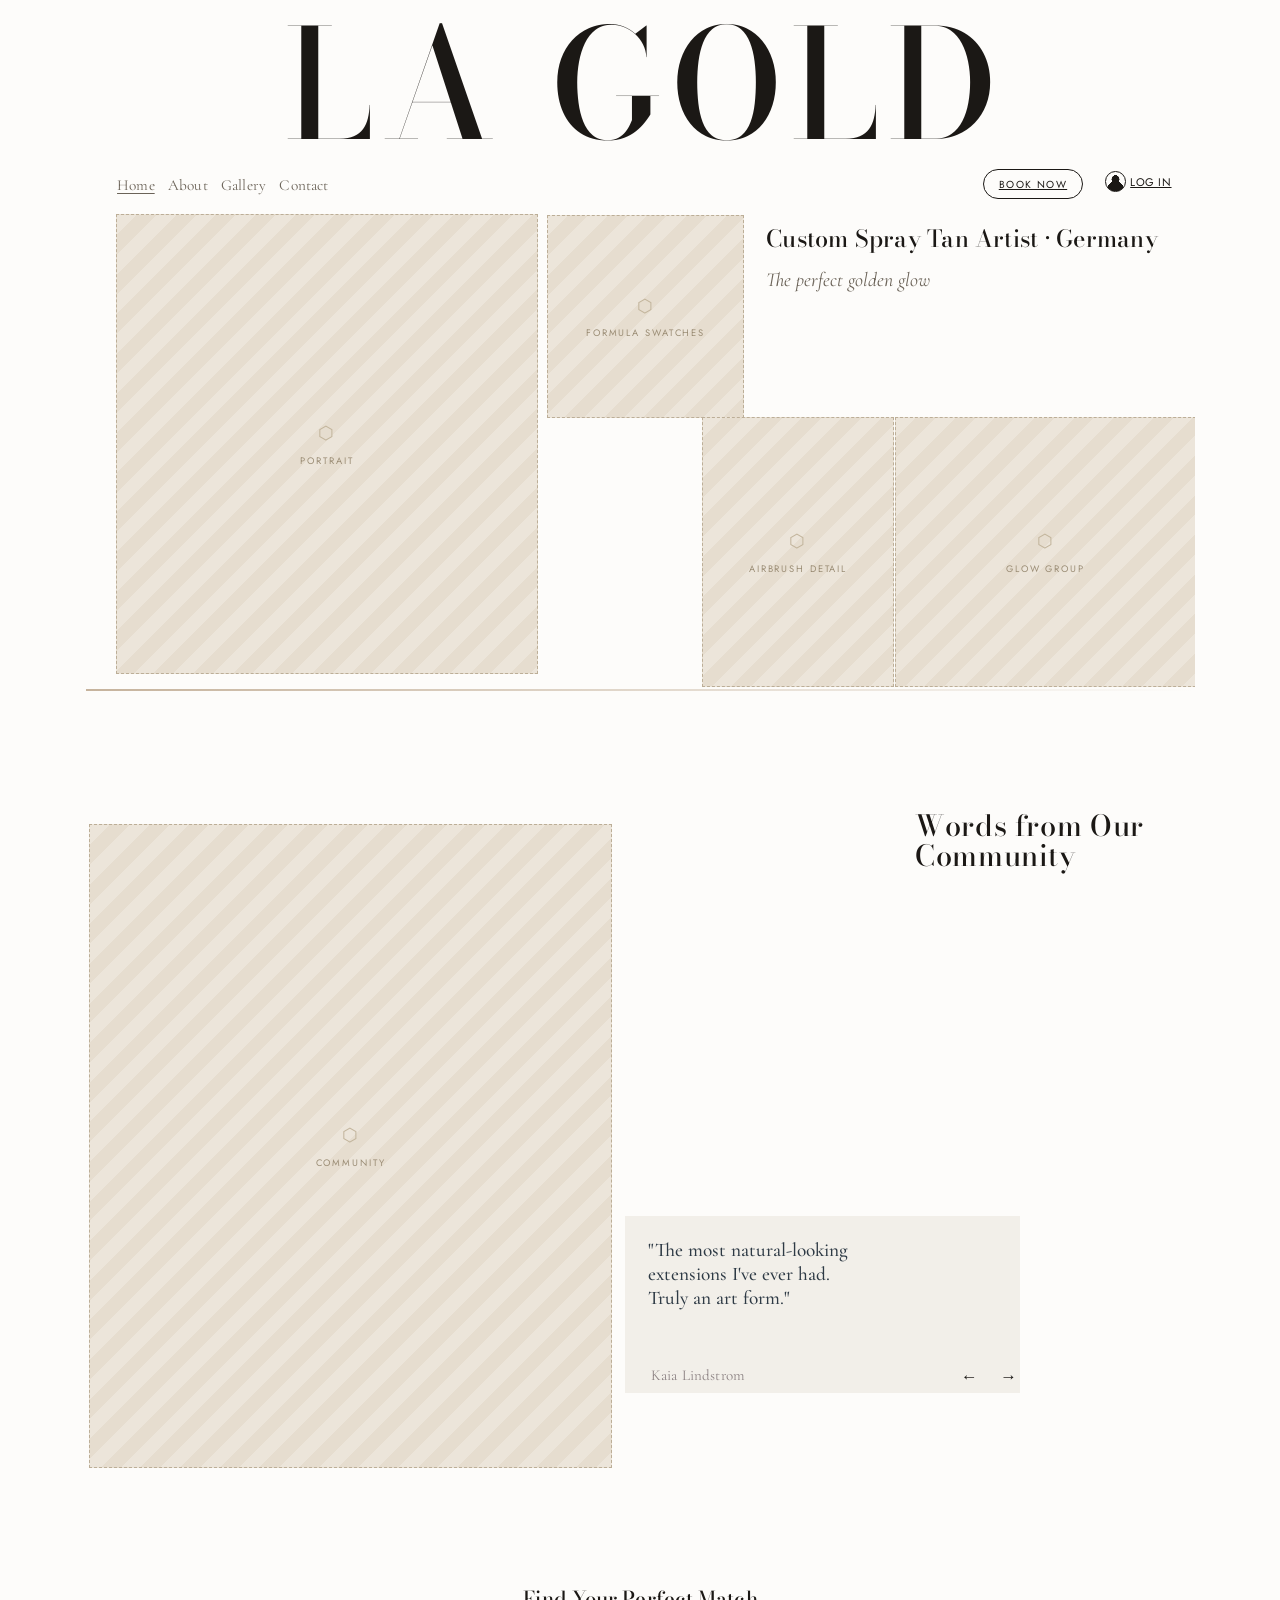
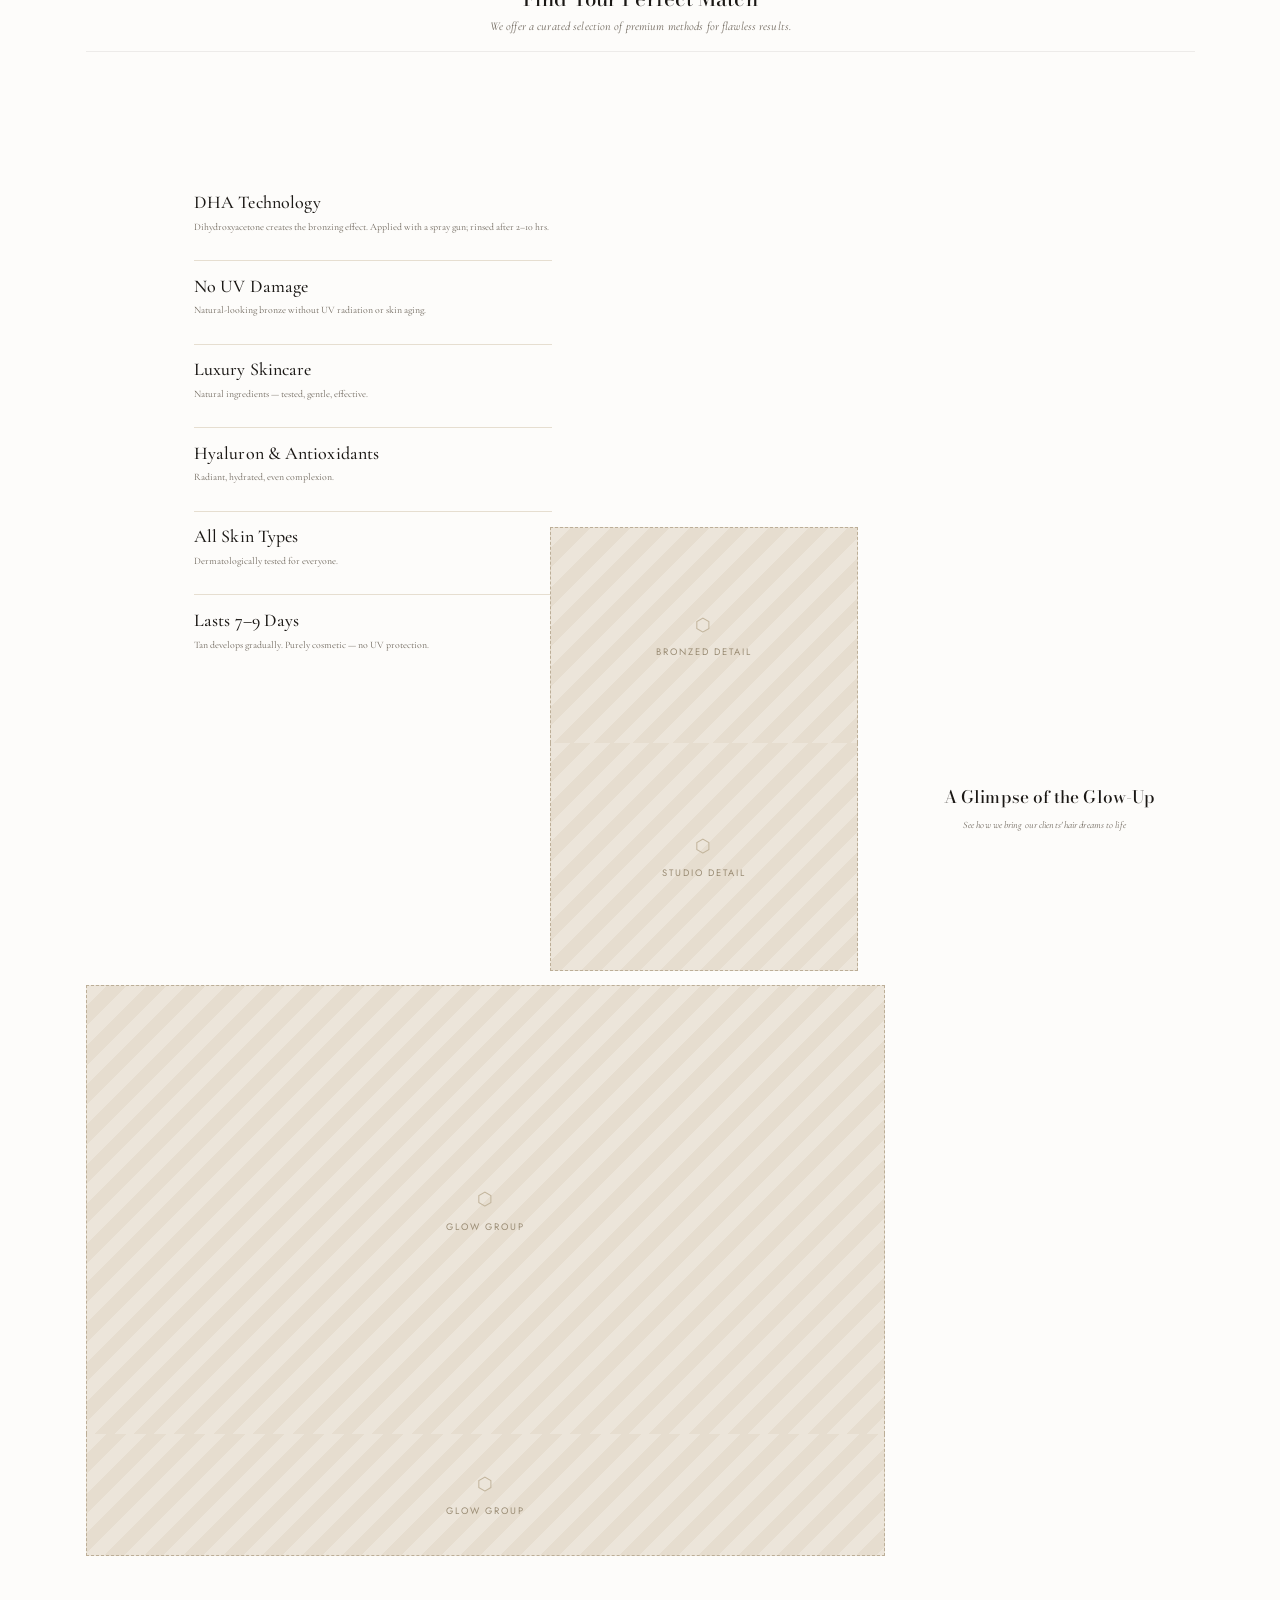
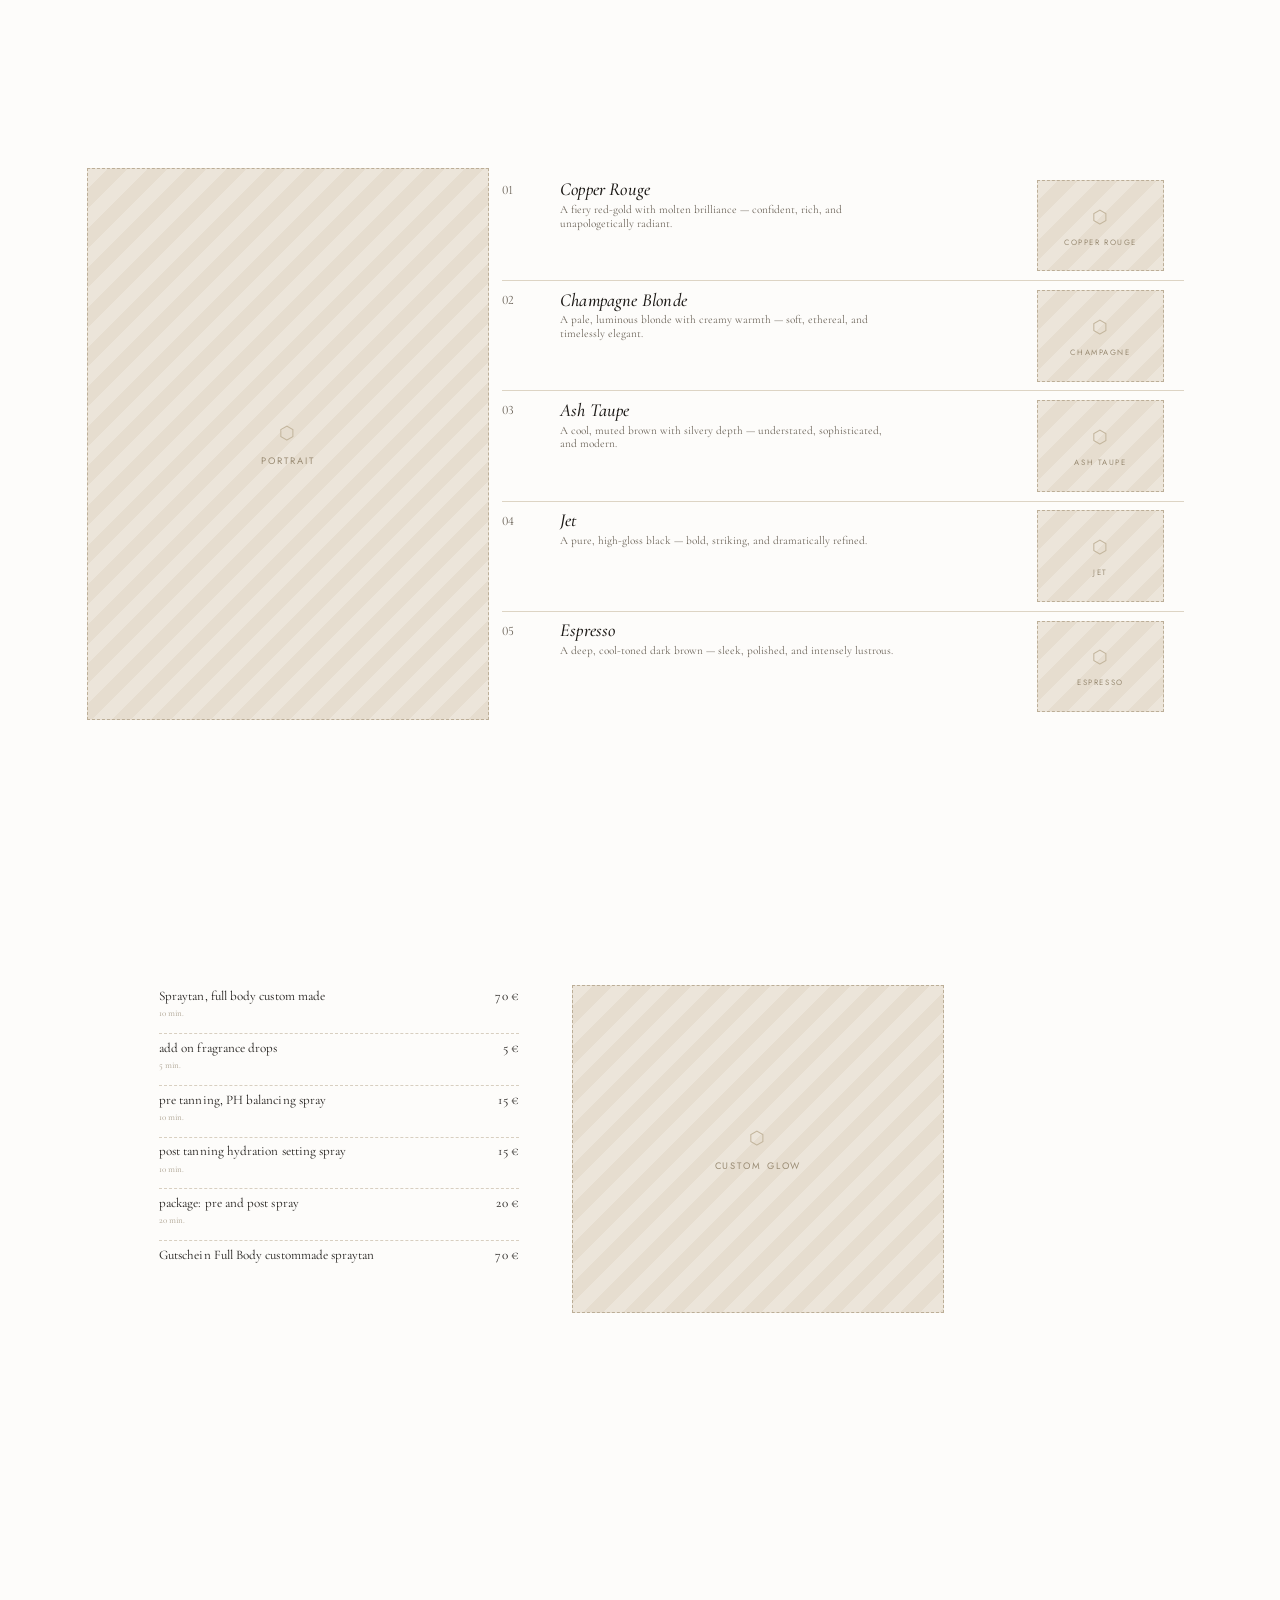
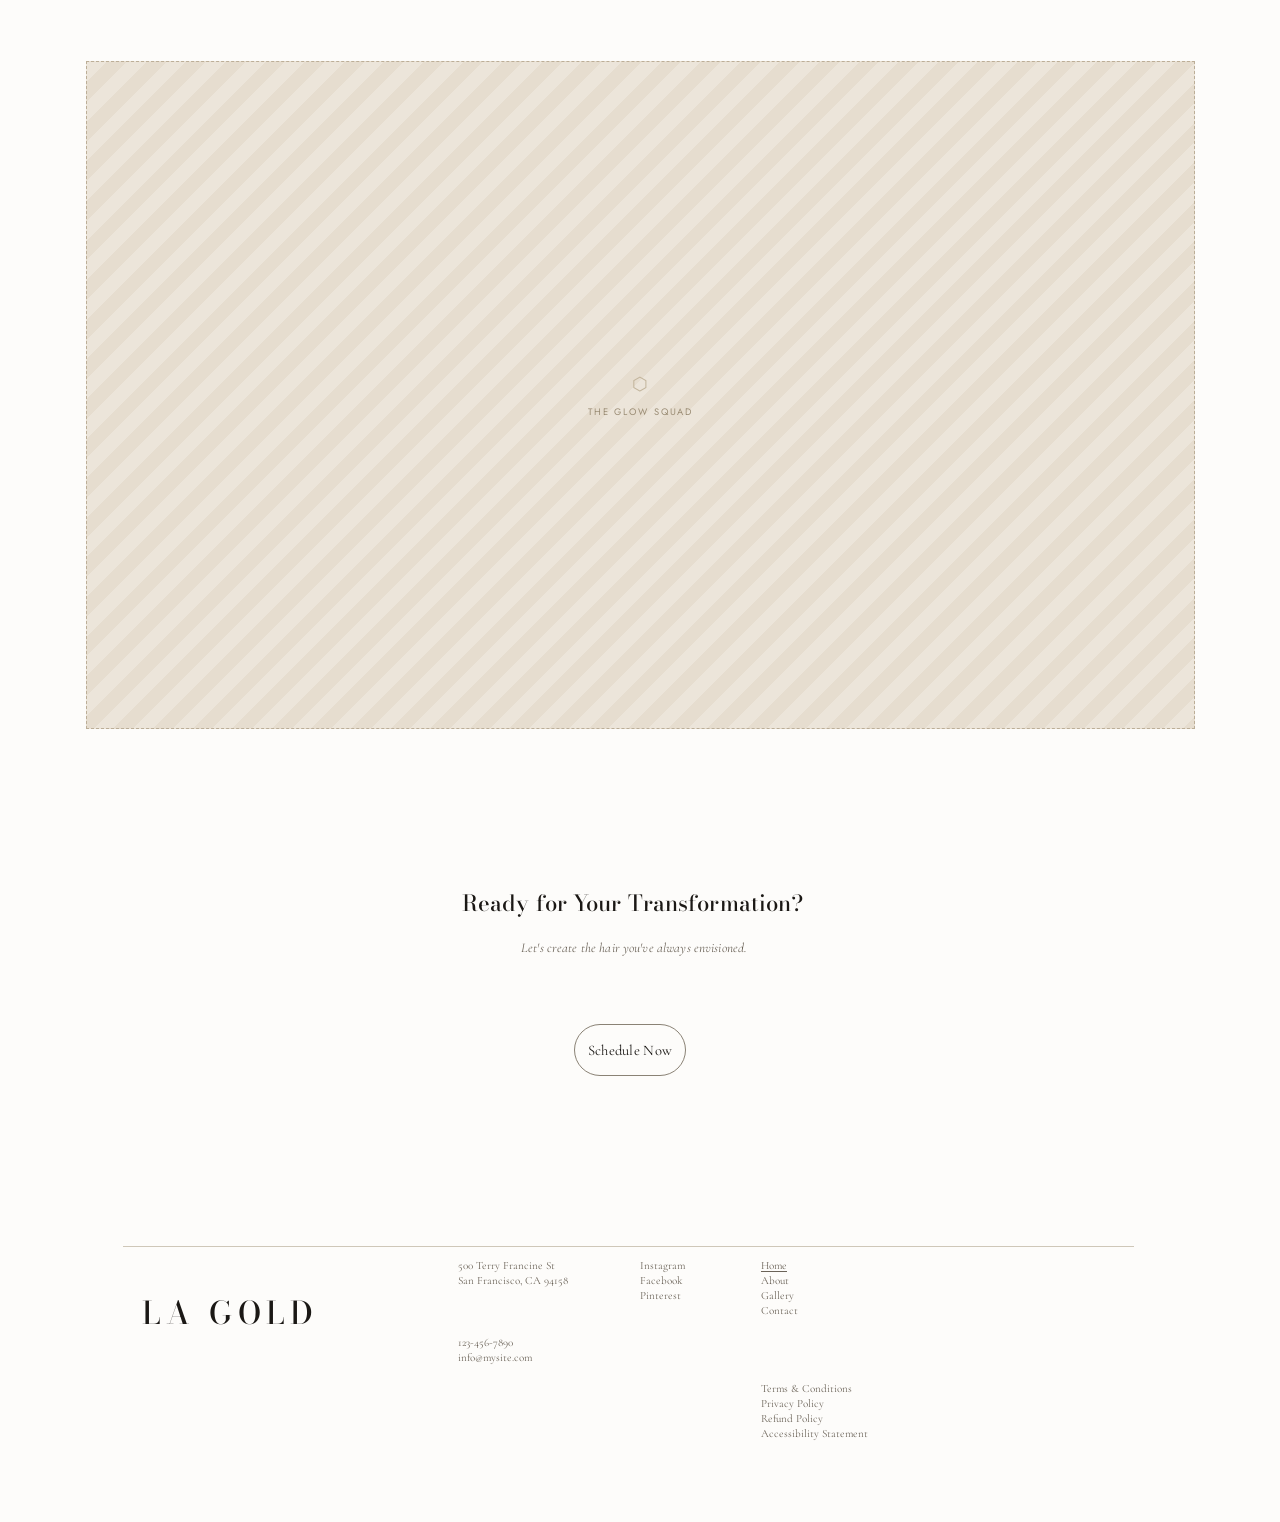
==== commit cd01037a: "Make assembled long site the Pages homepage; preserve draft as old-index.html Co-Authored-By: Claude" ====
--- a/index.html
+++ b/index.html
@@ -3,373 +3,665 @@
 <head>
   <meta charset="UTF-8" />
   <meta name="viewport" content="width=device-width, initial-scale=1.0" />
-  <title>LA GOLD — Custom Spray Tan Artist · Germany</title>
-  <meta name="description" content="LA GOLD — custom spray tanning with skin-loving formulas uniquely created for you. The perfect golden glow, in studio or mobile." />
+  <title>LA GOLD</title>
   <link rel="preconnect" href="https://fonts.googleapis.com" />
   <link rel="preconnect" href="https://fonts.gstatic.com" crossorigin />
   <link href="https://fonts.googleapis.com/css2?family=Bodoni+Moda:ital,opsz,wght@0,6..96,400;0,6..96,500;1,6..96,500&family=Cormorant+Garamond:ital,wght@0,400;0,500;1,400;1,500&family=Jost:wght@300;400&display=swap" rel="stylesheet" />
-  <link rel="stylesheet" href="styles.css" />
+  <style>
+    :root{
+      --paper:#fdfcfa; --ink:#1b1815; --ink-soft:#6b6358; --gold-deep:#8f6a3f;
+      --rule:#e6ded0; --quote:#2e3a45; --card:#f2efe9;
+      --serif:"Cormorant Garamond",Georgia,serif;
+      --display:"Bodoni Moda","Didot",Georgia,serif;
+      --label:"Jost","Helvetica Neue",Arial,sans-serif;
+    }
+    *{box-sizing:border-box;margin:0;padding:0;}
+    body{ background:var(--paper); color:var(--ink); font-family:var(--serif);
+      min-height:100vh; display:flex; flex-direction:column; align-items:center; }
+
+    /* stacking wrappers */
+    .screen{ width:100%; display:flex; justify-content:center; }
+    .connector{ width:100%; display:flex; justify-content:center; background:var(--paper); }
+    .cinner{ position:relative; width:100%; max-width:1109px; container-type:inline-size; }
+    .connector .ph{
+      position:absolute; display:flex; align-items:center; justify-content:center;
+      background:repeating-linear-gradient(135deg,#ece5da 0 14px,#e6ddcf 14px 28px);
+      border:1px dashed #bcae97; color:#9a8c74; overflow:hidden;
+    }
+    .connector .ph span{ font-family:var(--label); text-transform:uppercase; letter-spacing:0.2em;
+      font-size:0.85cqw; text-align:center; padding:0.6em; }
+    .connector .ph span::before{ content:"\2b21"; display:block; font-size:1.6cqw; margin-bottom:0.4em; color:#c2b49b; }
+
+
+/* ===== s1 (home2.html) ===== */
+#s1{ --paper:#fdfcfa;
+      --ink:#1b1815;
+      --ink-soft:#6b6358;
+      --gold-deep:#8f6a3f;
+      --serif:"Cormorant Garamond",Georgia,serif;
+      --display:"Bodoni Moda","Didot",Georgia,serif;
+      --label:"Jost","Helvetica Neue",Arial,sans-serif; }
+#s1 .stage{ position:relative;
+      width:100%;
+      max-width:1109px;
+      aspect-ratio:1109 / 691;
+      background:var(--paper);
+      container-type:inline-size;
+      overflow:hidden; }
+#s1 .logo{ position:absolute; top:1.3%; left:0; width:100%;
+      text-align:center;
+      font-family:var(--display); font-weight:500;
+      font-size:13.65cqw; line-height:1; letter-spacing:0.06em; text-indent:0.06em; }
+#s1 .nav{ position:absolute; top:25.4%; left:2.80%;
+      display:flex; gap:1.2cqw;
+      font-family:var(--serif);
+      letter-spacing:0.01em; font-size:1.38cqw; color:var(--ink-soft); }
+#s1 .nav a{ position:relative; color:inherit; text-decoration:none; }
+#s1 .nav a:first-child{ text-decoration:underline; text-underline-offset:3px; }
+#s1 .booknow{ position:absolute; left:80.88%; top:24.46%; width:9.02%; height:4.34%;
+      display:flex; align-items:center; justify-content:center;
+      border:1px solid var(--ink); border-radius:40px;
+      font-family:var(--label); text-transform:uppercase; letter-spacing:0.14em;
+      font-size:0.92cqw; color:var(--ink); }
+#s1 .login{ position:absolute; left:91.88%; top:24.8%;
+      display:flex; align-items:center; gap:0.4cqw;
+      font-family:var(--label); text-transform:uppercase; letter-spacing:0.05em;
+      font-size:1.0cqw; color:var(--ink); }
+#s1 .login::before{ content:""; width:1.7cqw; height:1.7cqw; border-radius:50%;
+      border:1px solid var(--ink); display:inline-block;
+      background:radial-gradient(circle at 50% 38%, var(--ink) 0 26%, transparent 27%),
+                 radial-gradient(circle at 50% 95%, var(--ink) 0 42%, transparent 43%); }
+#s1 .heading{ position:absolute; left:61.32%; top:32.6%; width:34.99%; }
+#s1 .heading h1{ font-family:var(--display); font-weight:500;
+      font-size:2.12cqw; line-height:1.2; letter-spacing:0.01em;
+      white-space:nowrap; }
+#s1 .heading h1 .pin{ color:var(--ink); white-space:nowrap; }
+#s1 .heading p{ font-family:var(--serif); font-style:italic; color:var(--ink-soft);
+      font-size:1.78cqw; margin-top:1.3cqw; }
+#s1 .ph{ position:absolute;
+      display:flex; align-items:center; justify-content:center;
+      background:repeating-linear-gradient(135deg,#ece5da 0 14px,#e6ddcf 14px 28px);
+      border:1px dashed #bcae97; color:#9a8c74; overflow:hidden; }
+#s1 .ph span{ font-family:var(--label); text-transform:uppercase; letter-spacing:0.2em;
+      font-size:0.85cqw; text-align:center; padding:0.6em; }
+#s1 .ph span::before{ content:"⬡"; display:block; font-size:1.6cqw; margin-bottom:0.4em; color:#c2b49b; }
+#s1 .p1{ left:2.71%;  top:30.97%; width:38.05%; height:66.57%; }
+#s1 .p2{ left:41.57%; top:31.11%; width:17.76%; height:29.38%; }
+#s1 .p3{ left:55.55%; top:60.35%; width:17.31%; height:39.07%; }
+#s1 .p4{ left:72.95%; top:60.35%; width:27.14%; height:39.07%; }
+#s1 .stage::after{ content:""; position:absolute; left:0; right:0; bottom:0; height:2px;
+      background:linear-gradient(90deg,var(--gold-deep),transparent);
+      opacity:.5; }
+
+/* ===== s2 (reviews.html) ===== */
+#s2{ --paper:#fdfcfa;
+      --ink:#1b1815;
+      --ink-soft:#6b6358;
+      --gold-deep:#8f6a3f;
+      --quote:#2e3a45;
+      --card:#f2efe9;
+      --serif:"Cormorant Garamond",Georgia,serif;
+      --display:"Bodoni Moda","Didot",Georgia,serif;
+      --label:"Jost","Helvetica Neue",Arial,sans-serif; }
+#s2 .stage{ position:relative;
+      width:100%;
+      max-width:1109px;
+      aspect-ratio:1109 / 691;
+      background:var(--paper);
+      container-type:inline-size;
+      overflow:hidden; }
+#s2 .ph{ position:absolute;
+      display:flex; align-items:center; justify-content:center;
+      background:repeating-linear-gradient(135deg,#ece5da 0 14px,#e6ddcf 14px 28px);
+      border:1px dashed #bcae97; color:#9a8c74; overflow:hidden; }
+#s2 .ph span{ font-family:var(--label); text-transform:uppercase; letter-spacing:0.2em;
+      font-size:0.85cqw; text-align:center; padding:0.6em; }
+#s2 .ph span::before{ content:"⬡"; display:block; font-size:1.6cqw; margin-bottom:0.4em; color:#c2b49b; }
+#s2 .pic1{ left:0.271%; top:6.223%; width:47.160%; height:93.198%; }
+#s2 .heading{ position:absolute; left:74.752%; top:4.342%; width:20.83%;
+      font-family:var(--display); font-weight:500;
+      font-size:2.62cqw; line-height:1.02; letter-spacing:0.022em; color:var(--ink); }
+#s2 .card{ position:absolute; left:48.602%; top:62.952%; width:35.618%; height:25.615%;
+      background:var(--card); }
+#s2 .card .quote{ position:absolute; left:5.823%; top:12.994%; width:57.215%;
+      font-family:var(--serif); font-weight:500; color:var(--quote);
+      font-size:1.74cqw; line-height:1.24; }
+#s2 .card .author{ position:absolute; left:6.582%; top:84.746%;
+      font-family:var(--serif); color:#8c8283;
+      font-size:1.36cqw; letter-spacing:0.01em; }
+#s2 .card .arrows{ position:absolute; left:85.063%; top:83.4%; width:14.18%;
+      display:flex; justify-content:space-between; align-items:center;
+      font-family:var(--label); font-weight:300; color:var(--ink);
+      font-size:1.5cqw; }
+
+/* ===== s3 (methods.html) ===== */
+#s3{ --paper:#fdfcfa;
+      --ink:#1b1815;
+      --ink-soft:#6b6358;
+      --gold-deep:#8f6a3f;
+      --rule:#e6ded0;
+      --serif:"Cormorant Garamond",Georgia,serif;
+      --display:"Bodoni Moda","Didot",Georgia,serif;
+      --label:"Jost","Helvetica Neue",Arial,sans-serif; }
+#s3 .stage{ position:relative;
+      width:100%;
+      max-width:1109px;
+      aspect-ratio:1109 / 691;
+      background:var(--paper);
+      container-type:inline-size;
+      overflow:hidden; }
+#s3 .title{ position:absolute; left:39.78%; top:4.052%; width:30%;
+      text-align:center;
+      font-family:var(--display); font-weight:500;
+      font-size:1.85cqw; line-height:1; letter-spacing:0.005em; color:var(--ink); white-space:nowrap; }
+#s3 .subtitle{ position:absolute; left:41.929%; top:8.394%; width:25.789%;
+      text-align:center;
+      font-family:var(--serif); font-style:italic; color:var(--ink-soft);
+      font-size:1.07cqw; line-height:1; letter-spacing:0.01em; white-space:nowrap; }
+#s3 .menu{ position:absolute; left:9.738%; top:20.550%; width:32.282%; height:70.043%;
+      display:flex; flex-direction:column; }
+#s3 .item{ flex:1; }
+#s3 .item + .item{ border-top:1px solid var(--rule); padding-top:1.5cqw; }
+#s3 .item h3{ font-family:var(--serif); font-weight:500; color:var(--ink);
+      font-size:1.62cqw; line-height:1; letter-spacing:0.005em; }
+#s3 .item p{ font-family:var(--serif); color:var(--ink-soft);
+      font-size:0.89cqw; line-height:1; margin-top:0.95cqw; white-space:nowrap; }
+#s3 .ph{ position:absolute;
+      display:flex; align-items:center; justify-content:center;
+      background:repeating-linear-gradient(135deg,#ece5da 0 14px,#e6ddcf 14px 28px);
+      border:1px dashed #bcae97; color:#9a8c74; overflow:hidden; }
+#s3 .ph span{ font-family:var(--label); text-transform:uppercase; letter-spacing:0.2em;
+      font-size:0.85cqw; text-align:center; padding:0.6em; }
+#s3 .ph span::before{ content:"⬡"; display:block; font-size:1.6cqw; margin-bottom:0.4em; color:#c2b49b; }
+#s3 .pic{ left:41.840%; top:68.741%; width:27.773%; height:31.259%; }
+
+/* ===== s4 (glimpse.html) ===== */
+#s4{ --paper:#fdfcfa;
+      --ink:#1b1815;
+      --ink-soft:#6b6358;
+      --gold-deep:#8f6a3f;
+      --serif:"Cormorant Garamond",Georgia,serif;
+      --display:"Bodoni Moda","Didot",Georgia,serif;
+      --label:"Jost","Helvetica Neue",Arial,sans-serif; }
+#s4 .stage{ position:relative;
+      width:100%;
+      max-width:1109px;
+      aspect-ratio:1109 / 691;
+      background:var(--paper);
+      container-type:inline-size;
+      overflow:hidden; }
+#s4 .ph{ position:absolute;
+      display:flex; align-items:center; justify-content:center;
+      background:repeating-linear-gradient(135deg,#ece5da 0 14px,#e6ddcf 14px 28px);
+      border:1px dashed #bcae97; color:#9a8c74; overflow:hidden; }
+#s4 .ph span{ font-family:var(--label); text-transform:uppercase; letter-spacing:0.2em;
+      font-size:0.85cqw; text-align:center; padding:0.6em; }
+#s4 .ph span::before{ content:"⬡"; display:block; font-size:1.6cqw; margin-bottom:0.4em; color:#c2b49b; }
+#s4 .pic-top{ left:45.717%; top:0%; width:26.781%; height:32.996%; }
+#s4 .pic-big{ left:0%; top:35.022%; width:72.047%; height:64.978%; }
+#s4 .title{ position:absolute; left:77.367%; top:6.657%;
+      font-family:var(--display); font-weight:500; color:var(--ink);
+      font-size:1.55cqw; line-height:1; letter-spacing:0.005em; white-space:nowrap; }
+#s4 .subtitle{ position:absolute; left:79.08%; top:11.288%;
+      font-family:var(--serif); font-style:italic; color:var(--ink-soft);
+      font-size:0.88cqw; line-height:1; letter-spacing:0.01em; white-space:nowrap; }
+
+/* ===== s5 (colors.html) ===== */
+#s5{ --paper:#fdfcfa;
+      --ink:#1b1815;
+      --ink-soft:#6b6358;
+      --gold-deep:#8f6a3f;
+      --rule:#ddd4c4;
+      --serif:"Cormorant Garamond",Georgia,serif;
+      --display:"Bodoni Moda","Didot",Georgia,serif;
+      --label:"Jost","Helvetica Neue",Arial,sans-serif; }
+#s5 .stage{ position:relative;
+      width:100%;
+      max-width:1109px;
+      aspect-ratio:1109 / 691;
+      background:var(--paper);
+      container-type:inline-size;
+      overflow:hidden; }
+#s5 .ph{ position:absolute;
+      display:flex; align-items:center; justify-content:center;
+      background:repeating-linear-gradient(135deg,#ece5da 0 14px,#e6ddcf 14px 28px);
+      border:1px dashed #bcae97; color:#9a8c74; overflow:hidden; }
+#s5 .ph span{ font-family:var(--label); text-transform:uppercase; letter-spacing:0.2em;
+      font-size:0.85cqw; text-align:center; padding:0.6em; }
+#s5 .ph span::before{ content:"⬡"; display:block; font-size:1.6cqw; margin-bottom:0.4em; color:#c2b49b; }
+#s5 .title{ position:absolute; left:39.78%; top:4.052%; width:30%;
+      text-align:center;
+      font-family:var(--display); font-weight:500;
+      font-size:1.85cqw; line-height:1; letter-spacing:0.005em; color:var(--ink); white-space:nowrap; }
+#s5 .subtitle{ position:absolute; left:41.929%; top:8.394%; width:25.789%;
+      text-align:center;
+      font-family:var(--serif); font-style:italic; color:var(--ink-soft);
+      font-size:1.07cqw; line-height:1; letter-spacing:0.01em; white-space:nowrap; }
+#s5 .pic1{ left:0.090%; top:15.051%; width:36.249%; height:79.884%; }
+#s5 .textblock{ position:absolute; left:37.511%; top:15.485%; width:61.497%; height:79.595%;
+      overflow:hidden; }
+#s5 .list{ position:absolute; left:0; top:0; width:100%; height:100%;
+      display:flex; flex-direction:column; }
+#s5 .row{ flex:1; position:relative;
+      border-top:1px solid var(--rule);
+      padding-top:1.0cqw; }
+#s5 .row:first-child{ border-top:0; }
+#s5 .rnum{ position:absolute; left:0; top:1.0cqw;
+      font-family:var(--serif); font-feature-settings:"lnum" 1; color:var(--ink-soft);
+      font-size:1.16cqw; letter-spacing:0.04em; }
+#s5 .rname{ position:absolute; left:8.5%; top:0.85cqw;
+      font-family:var(--serif); font-style:italic; font-weight:500; color:var(--ink);
+      font-size:1.66cqw; line-height:1; letter-spacing:0.01em; }
+#s5 .rdesc{ position:absolute; left:8.5%; top:2.9cqw; width:50%;
+      font-family:var(--serif); color:var(--ink-soft);
+      font-size:1.02cqw; line-height:1.22; }
+#s5 .rswatch{ left:78.5%; top:8%; width:18.5%; height:84%;
+      border:1px dashed #bcae97; }
+#s5 .rswatch span{ font-size:0.7cqw; }
+
+/* ===== s6 (pricing.html) ===== */
+#s6{ --paper:#fdfcfa;
+      --ink:#1b1815;
+      --ink-soft:#6b6358;
+      --gold-deep:#8f6a3f;
+      --rule:#d8cfc0;
+      --serif:"Cormorant Garamond",Georgia,serif;
+      --display:"Bodoni Moda","Didot",Georgia,serif;
+      --label:"Jost","Helvetica Neue",Arial,sans-serif; }
+#s6 .stage{ position:relative;
+      width:100%;
+      max-width:1109px;
+      aspect-ratio:1109 / 691;
+      background:var(--paper);
+      container-type:inline-size;
+      overflow:hidden; }
+#s6 .title{ position:absolute; left:39.78%; top:4.052%; width:30%;
+      text-align:center;
+      font-family:var(--display); font-weight:500;
+      font-size:1.85cqw; line-height:1; letter-spacing:0.005em; color:var(--ink); white-space:nowrap; }
+#s6 .subtitle{ position:absolute; left:41.929%; top:8.394%; width:25.789%;
+      text-align:center;
+      font-family:var(--serif); font-style:italic; color:var(--ink-soft);
+      font-size:1.07cqw; line-height:1; letter-spacing:0.01em; white-space:nowrap; }
+#s6 .menu{ position:absolute; left:6.583%; top:20.984%; width:32.462%; height:43.706%;
+      display:flex; flex-direction:column; }
+#s6 .mitem{ flex:1; position:relative;
+      border-top:1px dashed var(--rule);
+      padding-top:0.7cqw; }
+#s6 .mitem:first-child{ border-top:0; padding-top:0; }
+#s6 .mitem .name{ font-family:var(--serif); color:var(--ink);
+      font-size:1.18cqw; line-height:1; letter-spacing:0.005em; }
+#s6 .mitem .sub{ font-family:var(--serif); color:#a99e8c;
+      font-size:0.82cqw; line-height:1; margin-top:0.55cqw; }
+#s6 .mitem .price{ position:absolute; right:0; top:0.7cqw;
+      font-family:var(--serif); color:var(--ink);
+      font-size:1.18cqw; line-height:1; letter-spacing:0.01em; }
+#s6 .mitem:first-child .price{ top:0; }
+#s6 .ph{ position:absolute;
+      display:flex; align-items:center; justify-content:center;
+      background:repeating-linear-gradient(135deg,#ece5da 0 14px,#e6ddcf 14px 28px);
+      border:1px dashed #bcae97; color:#9a8c74; overflow:hidden; }
+#s6 .ph span{ font-family:var(--label); text-transform:uppercase; letter-spacing:0.2em;
+      font-size:0.85cqw; text-align:center; padding:0.6em; }
+#s6 .ph span::before{ content:"⬡"; display:block; font-size:1.6cqw; margin-bottom:0.4em; color:#c2b49b; }
+#s6 .pic2{ left:43.823%; top:20.260%; width:33.543%; height:47.467%; }
+
+/* ===== s7 (group.html) ===== */
+#s7{ --paper:#fdfcfa;
+      --ink:#1b1815;
+      --ink-soft:#6b6358;
+      --gold-deep:#8f6a3f;
+      --serif:"Cormorant Garamond",Georgia,serif;
+      --display:"Bodoni Moda","Didot",Georgia,serif;
+      --label:"Jost","Helvetica Neue",Arial,sans-serif; }
+#s7 .stage{ position:relative;
+      width:100%;
+      max-width:1109px;
+      aspect-ratio:1109 / 691;
+      background:var(--paper);
+      container-type:inline-size;
+      overflow:hidden; }
+#s7 .ph{ position:absolute;
+      display:flex; align-items:center; justify-content:center;
+      background:repeating-linear-gradient(135deg,#ece5da 0 14px,#e6ddcf 14px 28px);
+      border:1px dashed #bcae97; color:#9a8c74; overflow:hidden; }
+#s7 .ph span{ font-family:var(--label); text-transform:uppercase; letter-spacing:0.2em;
+      font-size:0.85cqw; text-align:center; padding:0.6em; }
+#s7 .ph span::before{ content:"⬡"; display:block; font-size:1.6cqw; margin-bottom:0.4em; color:#c2b49b; }
+#s7 .pic1{ left:0%; top:3.329%; width:100%; height:96.671%; }
+
+/* ===== s8 (cta-footer.html) ===== */
+#s8{ --paper:#fdfcfa;
+      --ink:#1b1815;
+      --ink-soft:#6b6358;
+      --gold-deep:#8f6a3f;
+      --rule:#cfc7b8;
+      --serif:"Cormorant Garamond",Georgia,serif;
+      --display:"Bodoni Moda","Didot",Georgia,serif;
+      --label:"Jost","Helvetica Neue",Arial,sans-serif; }
+#s8 .stage{ position:relative;
+      width:100%;
+      max-width:1109px;
+      aspect-ratio:1109 / 691;
+      background:var(--paper);
+      container-type:inline-size;
+      overflow:hidden; }
+#s8 .title{ position:absolute; left:33.905%; top:8.9%; width:30.298%;
+      text-align:center;
+      font-family:var(--display); font-weight:500;
+      font-size:2.0cqw; line-height:1; letter-spacing:0.005em; color:var(--ink); white-space:nowrap; }
+#s8 .subtitle{ position:absolute; left:39.224%; top:16.064%; width:19.387%;
+      text-align:center;
+      font-family:var(--serif); font-style:italic; color:var(--ink-soft);
+      font-size:1.2cqw; line-height:1; letter-spacing:0.01em; white-space:nowrap; }
+#s8 .btn{ position:absolute; left:44.003%; top:27.931%; width:10.099%; height:7.525%;
+      display:flex; align-items:center; justify-content:center;
+      border:1px solid #8a8275; border-radius:6cqw;
+      font-family:var(--serif); color:var(--ink); font-size:1.32cqw; letter-spacing:0.02em; }
+#s8 .line{ position:absolute; left:3.336%; top:59.99%; width:91.163%; height:1px;
+      background:var(--rule); }
+#s8 .logo{ position:absolute; left:5.050%; top:67.583%; width:15.329%;
+      font-family:var(--display); font-weight:500; color:var(--ink);
+      font-size:2.82cqw; letter-spacing:0.18em; line-height:1; white-space:nowrap; }
+#s8 .footer{ position:absolute; left:33.544%; top:61.939%; width:36.429%; height:26.628%;
+      font-family:var(--serif); color:var(--ink-soft); font-size:1.0cqw; line-height:1.34; }
+#s8 .footer .blk{ position:absolute; }
+#s8 .footer a{ color:inherit; text-decoration:none; }
+#s8 .footer .b-addr{ left:0; top:0; white-space:nowrap; }
+#s8 .footer .b-contact{ left:0; top:42%; white-space:nowrap; }
+#s8 .footer .b-social{ left:45%; top:0; }
+#s8 .footer .b-nav{ left:75%; top:0; }
+#s8 .footer .b-legal{ left:75%; top:67%; white-space:nowrap; }
+#s8 .footer .cur{ text-decoration:underline; text-underline-offset:2px; }
+
+    /* ---- photo joins (assembled-site only; original screens untouched) ---- */
+    /* The Seam: methods' top-half photo + glimpse's lower-half photo -> one portrait */
+    #s3 .pic{ border-bottom:0; }
+    #s4 .pic-top{ left:41.840%; width:27.773%; border-top:0; }
+    /* The Reveal: glimpse big photo flows past its bottom edge */
+    #s4 .pic-big{ border-bottom:0; }
+
+    /* ---- Unified sticky section title (methods -> pricing) ---- */
+    /* the three duplicate per-screen titles are suppressed; one sticky title rides the band */
+    #s3 .title, #s3 .subtitle,
+    #s5 .title, #s5 .subtitle,
+    #s6 .title, #s6 .subtitle{ display:none; }
+
+    .titleband{ position:relative; width:100%; display:flex; flex-direction:column; align-items:center; }
+    .bandtitle{
+      position:sticky; top:0; z-index:30;
+      width:100%; max-width:1109px;
+      container-type:inline-size;
+      background:var(--paper);
+      text-align:center;
+      padding-top:2.2cqw; padding-bottom:1.4cqw;
+      border-bottom:1px solid rgba(27,24,21,0.07);
+    }
+    .bandtitle .bt-title{
+      font-family:var(--display); font-weight:500;
+      font-size:1.85cqw; line-height:1; letter-spacing:0.005em; color:var(--ink);
+    }
+    .bandtitle .bt-sub{
+      font-family:var(--serif); font-style:italic; color:var(--ink-soft);
+      font-size:1.07cqw; line-height:1; letter-spacing:0.01em; margin-top:1.0cqw;
+    }
+
+  </style>
 </head>
 <body>
-
-  <!-- ============================ HEADER ============================ -->
-  <header class="site-header">
-    <div class="container">
-      <p class="brand">LA&nbsp;GOLD</p>
-      <nav class="nav">
-        <div class="nav__links">
-          <a href="#home">Home</a>
-          <a href="#about">About</a>
-          <a href="#gallery">Gallery</a>
-          <a href="#contact">Contact</a>
+  <section class="screen" id="s1">
+<div class="stage">
+    <div class="logo">LA&nbsp;GOLD</div>
+
+    <nav class="nav">
+      <a href="#">Home</a>
+      <a href="#">About</a>
+      <a href="#">Gallery</a>
+      <a href="#">Contact</a>
+    </nav>
+
+    <a class="booknow" href="#">Book Now</a>
+    <a class="login" href="#">Log In</a>
+
+    <div class="heading">
+      <h1>Custom Spray Tan Artist <span class="pin">· Germany</span></h1>
+      <p>The perfect golden glow</p>
+    </div>
+
+    <div class="ph p1"><span>Portrait</span></div>
+    <div class="ph p2"><span>Formula Swatches</span></div>
+    <div class="ph p3"><span>Airbrush Detail</span></div>
+    <div class="ph p4"><span>Glow Group</span></div>
+  </div>
+  </section>
+  <!-- connector: The Drop-In -->
+  <section class="connector" id="c1" data-name="The Drop-In"><div class="cinner" style="height:7cqw"></div></section>
+  <section class="screen" id="s2">
+<div class="stage">
+
+    <!-- Picture 1 -->
+    <div class="ph pic1"><span>Community</span></div>
+
+    <!-- Heading -->
+    <h2 class="heading">Words from Our Community</h2>
+
+    <!-- Testimonial card with nested children -->
+    <div class="card">
+      <p class="quote">"The most natural-looking extensions I've ever had. Truly an art form."</p>
+      <div class="author">Kaia Lindstrom</div>
+      <div class="arrows"><span>&larr;</span><span>&rarr;</span></div>
+    </div>
+
+  </div>
+  </section>
+  <!-- connector: The Turn -->
+  <section class="connector" id="c2" data-name="The Turn"><div class="cinner" style="height:7cqw"></div></section>
+  <!-- unified sticky section title: methods -> pricing -->
+  <div class="titleband">
+  <div class="bandtitle">
+    <h2 class="bt-title">Find Your Perfect Match</h2>
+    <p class="bt-sub">We offer a curated selection of premium methods for flawless results.</p>
+  </div>
+  <section class="screen" id="s3">
+<div class="stage">
+
+    <h2 class="title">Find Your Perfect Match</h2>
+    <p class="subtitle">We offer a curated selection of premium methods for flawless results.</p>
+
+    <div class="menu">
+      <div class="item">
+        <h3>DHA Technology</h3>
+        <p>Dihydroxyacetone creates the bronzing effect. Applied with a spray gun; rinsed after 2–10 hrs.</p>
+      </div>
+      <div class="item">
+        <h3>No UV Damage</h3>
+        <p>Natural-looking bronze without UV radiation or skin aging.</p>
+      </div>
+      <div class="item">
+        <h3>Luxury Skincare</h3>
+        <p>Natural ingredients — tested, gentle, effective.</p>
+      </div>
+      <div class="item">
+        <h3>Hyaluron &amp; Antioxidants</h3>
+        <p>Radiant, hydrated, even complexion.</p>
+      </div>
+      <div class="item">
+        <h3>All Skin Types</h3>
+        <p>Dermatologically tested for everyone.</p>
+      </div>
+      <div class="item">
+        <h3>Lasts 7–9 Days</h3>
+        <p>Tan develops gradually. Purely cosmetic — no UV protection.</p>
+      </div>
+    </div>
+
+    <div class="ph pic"><span>Bronzed Detail</span></div>
+
+  </div>
+  </section>
+  <!-- connector: The Seam (methods ↔ glimpse photo join) -->
+  <section class="connector" id="c3" data-name="The Seam"></section>
+  <section class="screen" id="s4">
+<div class="stage">
+
+    <div class="ph pic-top"><span>Studio Detail</span></div>
+    <div class="ph pic-big"><span>Glow Group</span></div>
+
+    <h2 class="title">A Glimpse of the Glow-Up</h2>
+    <p class="subtitle">See how we bring our clients' hair dreams to life</p>
+
+  </div>
+  </section>
+  <!-- connector: The Reveal (completes glimpse big photo into colors) -->
+  <section class="connector" id="c4" data-name="The Reveal">
+    <div class="cinner" style="height:18cqw">
+      <div class="ph" style="left:0%; top:0; width:72.047%; height:11cqw; border-top:0;"><span>Glow Group</span></div>
+    </div>
+  </section>
+  <section class="screen" id="s5">
+<div class="stage">
+
+    <!-- top header -->
+    <h2 class="title">Find Your Perfect Match</h2>
+    <p class="subtitle">We offer a curated selection of premium methods for flawless results.</p>
+
+    <!-- Picture 1 -->
+    <div class="ph pic1"><span>Portrait</span></div>
+
+    <!-- text block: the shade list -->
+    <div class="textblock">
+      <div class="list">
+
+        <!-- 01 — clipped at top; only its last line shows -->
+        <div class="row r01">
+          <div class="rnum">01</div>
+          <div class="rname">Copper Rouge</div>
+          <div class="rdesc">A fiery red-gold with molten brilliance —
+            confident, rich, and unapologetically radiant.</div>
+          <div class="ph rswatch"><span>Copper Rouge</span></div>
         </div>
-        <div class="nav__right">
-          <a href="#packages" class="btn btn--solid">Book Now</a>
-          <a href="#contact" class="nav__login">Log In</a>
+
+        <div class="row">
+          <div class="rnum">02</div>
+          <div class="rname">Champagne Blonde</div>
+          <div class="rdesc">A pale, luminous blonde with creamy warmth —
+            soft, ethereal, and timelessly elegant.</div>
+          <div class="ph rswatch"><span>Champagne</span></div>
         </div>
-      </nav>
+
+        <div class="row">
+          <div class="rnum">03</div>
+          <div class="rname">Ash Taupe</div>
+          <div class="rdesc">A cool, muted brown with silvery depth —
+            understated, sophisticated, and modern.</div>
+          <div class="ph rswatch"><span>Ash Taupe</span></div>
+        </div>
+
+        <div class="row">
+          <div class="rnum">04</div>
+          <div class="rname">Jet</div>
+          <div class="rdesc">A pure, high-gloss black — bold, striking, and
+            dramatically refined.</div>
+          <div class="ph rswatch"><span>Jet</span></div>
+        </div>
+
+        <div class="row">
+          <div class="rnum">05</div>
+          <div class="rname">Espresso</div>
+          <div class="rdesc">A deep, cool-toned dark brown — sleek, polished, and
+            intensely lustrous.</div>
+          <div class="ph rswatch"><span>Espresso</span></div>
+        </div>
+
+      </div>
     </div>
-  </header>
-
-  <!-- ============================ HERO ============================ -->
-  <section class="hero" id="home">
-    <div class="container">
-      <div class="hero-grid">
-        <div class="hero-portrait">
-          <div class="ph ph--fill"><span class="ph__t">Artist Portrait</span></div>
-        </div>
-        <div class="hero-right">
-          <div class="hero-top">
-            <div class="hero-plate">
-              <div class="ph ph--fill"><span class="ph__t">Formula Swatches</span></div>
-            </div>
-            <div class="hero-copy">
-              <h1>Custom Spray Tan Artist <span class="pin">· Germany</span></h1>
-              <p>The perfect golden glow</p>
-            </div>
-          </div>
-          <div class="hero-bottom">
-            <div class="frame frame--gun">
-              <div class="ph ph--fill"><span class="ph__t">Airbrush Detail</span></div>
-            </div>
-            <div class="frame">
-              <div class="ph ph--fill"><span class="ph__t">Glow Group</span></div>
-            </div>
-          </div>
-        </div>
+
+  </div>
+  </section>
+  <!-- connector: The Ledger -->
+  <section class="connector" id="c5" data-name="The Ledger"><div class="cinner" style="height:7cqw"></div></section>
+  <section class="screen" id="s6">
+<div class="stage">
+
+    <!-- top header -->
+    <h2 class="title">Find Your Perfect Match</h2>
+    <p class="subtitle">We offer a curated selection of premium methods for flawless results.</p>
+
+    <!-- manu : price list -->
+    <div class="menu">
+      <div class="mitem">
+        <div class="name">Spraytan, full body custom made</div>
+        <div class="sub">10 min.</div>
+        <div class="price">70 €</div>
+      </div>
+      <div class="mitem">
+        <div class="name">add on fragrance drops</div>
+        <div class="sub">5 min.</div>
+        <div class="price">5 €</div>
+      </div>
+      <div class="mitem">
+        <div class="name">pre tanning, PH balancing spray</div>
+        <div class="sub">10 min.</div>
+        <div class="price">15 €</div>
+      </div>
+      <div class="mitem">
+        <div class="name">post tanning hydration setting spray</div>
+        <div class="sub">10 min.</div>
+        <div class="price">15 €</div>
+      </div>
+      <div class="mitem">
+        <div class="name">package: pre and post spray</div>
+        <div class="sub">20 min.</div>
+        <div class="price">20 €</div>
+      </div>
+      <div class="mitem">
+        <div class="name">Gutschein Full Body custommade spraytan</div>
+        <div class="price">70 €</div>
       </div>
     </div>
-  </section>
-
-  <hr class="divider" />
-
-  <!-- ============================ ABOUT ============================ -->
-  <section class="section" id="about">
-    <div class="container">
-      <div class="about-grid reveal">
-        <div class="about-img">
-          <div class="ph" style="aspect-ratio:4/5"><span class="ph__t">Portrait / Studio</span></div>
-        </div>
-        <div class="about-body">
-          <p class="eyebrow">About Me</p>
-          <p class="lead">For a natural, flawless, radiant glow — custom-made, uniquely for you.</p>
-          <p>My passion for beauty and aesthetics has been with me for many years. During my time in Los Angeles, I discovered spray tanning as a healthy alternative to sun exposure — perfect for anyone who wants a natural, radiant glow without exposing their skin to harmful UV rays.</p>
-          <p>From the very beginning, I knew that if I was going to offer spray tanning, it had to be at the highest level. That's why I trained with Dolce Glow, one of Los Angeles' most renowned spray tanning brands — whose celebrity clientele includes stars such as Kim Kardashian and Miley Cyrus.</p>
-          <p class="sign">— Betina</p>
-        </div>
-      </div>
+
+    <!-- Picture 2 -->
+    <div class="ph pic2"><span>Custom Glow</span></div>
+
+  </div>
+  </section>
+  </div><!-- /titleband -->
+  <!-- connector: The Gather -->
+  <section class="connector" id="c6" data-name="The Gather"><div class="cinner" style="height:8cqw"></div></section>
+  <section class="screen" id="s7">
+<div class="stage">
+
+    <!-- Picture 1 -->
+    <div class="ph pic1"><span>The Glow Squad</span></div>
+
+  </div>
+  </section>
+  <!-- connector: The Close -->
+  <section class="connector" id="c7" data-name="The Close"><div class="cinner" style="height:8cqw"></div></section>
+  <section class="screen" id="s8">
+<div class="stage">
+
+    <!-- CTA -->
+    <h2 class="title">Ready for Your Transformation?</h2>
+    <p class="subtitle">Let's create the hair you've always envisioned.</p>
+    <div class="btn">Schedule Now</div>
+
+    <!-- divider -->
+    <div class="line"></div>
+
+    <!-- logo -->
+    <div class="logo">LA&nbsp;GOLD</div>
+
+    <!-- footer columns -->
+    <div class="footer">
+      <div class="blk b-addr">500 Terry Francine St<br>San Francisco, CA 94158</div>
+      <div class="blk b-contact">123-456-7890<br>info@mysite.com</div>
+      <div class="blk b-social">Instagram<br>Facebook<br>Pinterest</div>
+      <div class="blk b-nav"><a class="cur" href="#">Home</a><br>About<br>Gallery<br>Contact</div>
+      <div class="blk b-legal">Terms &amp; Conditions<br>Privacy Policy<br>Refund Policy<br>Accessibility Statement</div>
     </div>
-  </section>
-
-  <hr class="divider" />
-
-  <!-- ===================== FIND YOUR PERFECT MATCH ===================== -->
-  <section class="section" id="method">
-    <div class="container">
-      <div class="center reveal">
-        <h2 class="section-title">Find Your Perfect Match</h2>
-        <p class="section-sub">A curated method of skin-loving, custom formulas for a flawless result.</p>
-      </div>
-      <div class="features-grid">
-        <div class="feature-list reveal">
-          <div class="feature"><span class="num">01</span><div><h3>DHA Technology</h3><p>Dihydroxyacetone creates the bronzing effect — applied with an airbrush, rinsed after 2–10 hrs.</p></div></div>
-          <div class="feature"><span class="num">02</span><div><h3>No UV Damage</h3><p>A natural-looking bronze without UV radiation or premature skin aging.</p></div></div>
-          <div class="feature"><span class="num">03</span><div><h3>Luxury Skincare</h3><p>Skin-loving, custom-blended ingredients — tested, gentle, effective.</p></div></div>
-          <div class="feature"><span class="num">04</span><div><h3>Hyaluron &amp; Antioxidants</h3><p>A radiant, hydrated, even complexion that glows from within.</p></div></div>
-          <div class="feature"><span class="num">05</span><div><h3>All Skin Types</h3><p>Dermatologically considered and tailored for everyone.</p></div></div>
-          <div class="feature"><span class="num">06</span><div><h3>Lasts 7–9 Days</h3><p>The tan develops gradually — purely cosmetic, with no UV protection.</p></div></div>
-        </div>
-        <div class="features-img reveal">
-          <div class="ph" style="aspect-ratio:3/4"><span class="ph__t">Tan Result</span></div>
-        </div>
-      </div>
-    </div>
-  </section>
-
-  <!-- ============================ COLORS ============================ -->
-  <section class="section colors" id="colors">
-    <div class="container">
-      <div class="center reveal">
-        <p class="eyebrow">The Glow Palette</p>
-        <h2 class="section-title">Colors Made for You</h2>
-        <p class="section-sub">Each base is chosen to balance your undertone — for a glow that reads as truly yours.</p>
-      </div>
-      <div class="colors-grid">
-        <div class="colors-img reveal">
-          <div class="ph" style="aspect-ratio:3/4.4"><span class="ph__t">Color Study</span></div>
-        </div>
-        <div class="reveal">
-          <div class="color-row">
-            <span class="num">01</span>
-            <div>
-              <h3>Olive</h3>
-              <span class="tag">Sun-Kissed Balance</span>
-              <p>A green-neutral base designed to counteract red and pink undertones.</p>
-            </div>
-            <span class="swatch"></span>
-          </div>
-          <div class="color-row">
-            <span class="num">02</span>
-            <div>
-              <h3>Violette</h3>
-              <span class="tag">Rich Bronze Depth</span>
-              <p>A premier violette base, designed to neutralize yellow tones and warm undertones.</p>
-            </div>
-            <span class="swatch"></span>
-          </div>
-          <div class="color-row">
-            <span class="num">03</span>
-            <div>
-              <h3>Brown</h3>
-              <span class="tag">Universal Warmth</span>
-              <p>A neutral brown base that flatters all skin types.</p>
-            </div>
-            <span class="swatch"></span>
-          </div>
-          <div class="color-row">
-            <span class="num">04</span>
-            <div>
-              <h3>Ash</h3>
-              <span class="tag">Orange Neutralizer</span>
-              <p>Cools down your brown tone for a refined, modern finish.</p>
-            </div>
-            <span class="swatch"></span>
-          </div>
-          <div class="color-row">
-            <span class="num">05</span>
-            <div>
-              <h3>Gold</h3>
-              <span class="tag">Golden Warmth</span>
-              <p>The skin enhancer — a luminous, golden glow.</p>
-            </div>
-            <span class="swatch"></span>
-          </div>
-        </div>
-      </div>
-    </div>
-  </section>
-
-  <!-- ============================ PACKAGES ============================ -->
-  <section class="section" id="packages">
-    <div class="container">
-      <div class="center reveal">
-        <p class="eyebrow">Pricing</p>
-        <h2 class="section-title">Packages</h2>
-        <p class="section-sub">Redefining the art of spray tanning — with custom, skin-loving formulas uniquely created for you.</p>
-      </div>
-      <div class="pkg-grid">
-
-        <article class="pkg reveal">
-          <div class="pkg__head">
-            <h3 class="pkg__name">Custom Spray Tan<br>· In Studio</h3>
-            <span class="pkg__price">€70<small>,-</small></span>
-          </div>
-          <p class="pkg__intro">Skin-loving formulas, uniquely created for you.</p>
-          <ul class="pkg__list">
-            <li>Express tan (2–4 hour leave-on)</li>
-            <li>Light body-sculpting techniques</li>
-            <li>Prime hydration treatment</li>
-          </ul>
-          <div class="pkg__meta">
-            <span class="pkg__dur">40 Minutes</span>
-          </div>
-        </article>
-
-        <article class="pkg pkg--featured reveal">
-          <span class="pkg__flag">Most Popular</span>
-          <div class="pkg__head">
-            <h3 class="pkg__name">VIP Custom Spray Tan<br>· In Studio</h3>
-            <span class="pkg__price">€90<small>,-</small></span>
-          </div>
-          <p class="pkg__intro">The full ritual, elevated.</p>
-          <ul class="pkg__list">
-            <li>Express tan (2–4 hour leave-on)</li>
-            <li>Light body-sculpting techniques</li>
-            <li>Prime hydration treatment</li>
-            <li>Fragrance drops</li>
-            <li>Deep-hydration tan extender</li>
-            <li>Signature coffee</li>
-          </ul>
-          <div class="pkg__meta">
-            <span class="pkg__dur">50 Minutes</span>
-          </div>
-        </article>
-
-        <article class="pkg reveal">
-          <div class="pkg__head">
-            <h3 class="pkg__name">Custom Spray Tan<br>· Mobile</h3>
-            <span class="pkg__price">€100<small>,-</small></span>
-          </div>
-          <p class="pkg__intro">Exclusively in the comfort of your home — I bring everything we need for the perfect tanning experience.</p>
-          <ul class="pkg__list">
-            <li>Express tan (2–4 hour leave-on)</li>
-            <li>Light body-sculpting techniques</li>
-            <li>Prime hydration treatment</li>
-          </ul>
-          <div class="pkg__meta">
-            <span class="pkg__dur">60 Minutes</span>
-            <span class="pkg__zone">within 8 km of the salon</span>
-          </div>
-        </article>
-
-        <article class="pkg pkg--featured reveal">
-          <span class="pkg__flag">Most Popular</span>
-          <div class="pkg__head">
-            <h3 class="pkg__name">VIP Custom Spray Tan<br>· Mobile</h3>
-            <span class="pkg__price">€120<small>,-</small></span>
-          </div>
-          <p class="pkg__intro">The complete VIP ritual, in the comfort of your home.</p>
-          <ul class="pkg__list">
-            <li>Express tan (2–4 hour leave-on)</li>
-            <li>Light body-sculpting techniques</li>
-            <li>Prime hydration treatment</li>
-            <li>Fragrance drops</li>
-            <li>Deep-hydration tan extender</li>
-          </ul>
-          <div class="pkg__meta">
-            <span class="pkg__dur">70 Minutes</span>
-            <span class="pkg__zone">within 8 km of the salon</span>
-          </div>
-        </article>
-
-      </div>
-      <p class="pkg-note">For locations more than 8 km away, a travel and time allowance will be added.</p>
-      <div class="pkg-cta"><a href="#contact" class="btn btn--solid">Book Your Appointment</a></div>
-    </div>
-  </section>
-
-  <hr class="divider" />
-
-  <!-- ============================ TESTIMONIALS ============================ -->
-  <section class="section" style="padding-block:0;">
-    <div class="testi-grid">
-      <div class="testi-img">
-        <div class="ph ph--fill"><span class="ph__t">Community Photo</span></div>
-      </div>
-      <div class="testi-body">
-        <p class="eyebrow">Words from Our Community</p>
-        <div id="testi">
-          <div class="testi-slide is-active">
-            <p class="testi-quote">"The most natural-looking tan I've ever had. Truly an art form."</p>
-            <p class="testi-author">Kaia Lindström</p>
-          </div>
-          <div class="testi-slide">
-            <p class="testi-quote">"Flawless, streak-free, and it lasted beautifully. I've never felt more golden."</p>
-            <p class="testi-author">Mara Bauer</p>
-          </div>
-          <div class="testi-slide">
-            <p class="testi-quote">"She matched my undertone perfectly — it just looks like me, on my best day."</p>
-            <p class="testi-author">Sofia Neumann</p>
-          </div>
-        </div>
-        <div class="testi-nav">
-          <button id="testi-prev" aria-label="Previous testimonial">&larr;</button>
-          <button id="testi-next" aria-label="Next testimonial">&rarr;</button>
-        </div>
-      </div>
-    </div>
-  </section>
-
-  <!-- ============================ GALLERY ============================ -->
-  <section class="section" id="gallery">
-    <div class="container">
-      <div class="center reveal">
-        <p class="eyebrow">Portfolio</p>
-        <h2 class="section-title">A Glimpse of the Glow-Up</h2>
-        <p class="section-sub">A few of the golden moments created in studio &amp; on location.</p>
-      </div>
-      <div class="gallery-grid">
-        <figure class="g-tall"><div class="ph ph--fill"><span class="ph__t">Gallery 01</span></div></figure>
-        <figure><div class="ph ph--fill"><span class="ph__t">Gallery 02</span></div></figure>
-        <figure><div class="ph ph--fill"><span class="ph__t">Gallery 03</span></div></figure>
-        <figure><div class="ph ph--fill"><span class="ph__t">Gallery 04</span></div></figure>
-        <figure><div class="ph ph--fill"><span class="ph__t">Gallery 05</span></div></figure>
-      </div>
-      <div class="gallery-grid" style="margin-top:1rem;grid-auto-rows:clamp(15rem,30vw,30rem);">
-        <figure class="g-wide"><div class="ph ph--fill"><span class="ph__t">Gallery 06</span></div></figure>
-        <figure><div class="ph ph--fill"><span class="ph__t">Gallery 07</span></div></figure>
-      </div>
-    </div>
-  </section>
-
-  <!-- ============================ CTA ============================ -->
-  <section class="cta" id="contact">
-    <div class="container reveal">
-      <h2>Ready for Your Transformation?</h2>
-      <p>Let's create the glow you've always envisioned.</p>
-      <a href="mailto:hello@lagold.studio" class="btn btn--solid">Schedule Now</a>
-    </div>
-  </section>
-
-  <!-- ============================ FOOTER ============================ -->
-  <footer class="site-footer">
-    <div class="container">
-      <div class="footer-grid">
-        <div class="footer-brand">LA&nbsp;GOLD</div>
-        <div class="footer-col">
-          <h4>Studio</h4>
-          <p>By appointment</p>
-          <p>Germany</p>
-          <p>hello@lagold.studio</p>
-        </div>
-        <div class="footer-col">
-          <h4>Follow</h4>
-          <a href="#">Instagram</a>
-          <a href="#">TikTok</a>
-          <a href="#">Pinterest</a>
-        </div>
-        <div class="footer-col">
-          <h4>Explore</h4>
-          <a href="#home">Home</a>
-          <a href="#about">About</a>
-          <a href="#packages">Packages</a>
-          <a href="#gallery">Gallery</a>
-        </div>
-      </div>
-      <div class="footer-bottom">
-        <span>© 2026 LA Gold · Custom Spray Tan Artist</span>
-        <span>Terms · Privacy · Refund Policy</span>
-      </div>
-    </div>
-  </footer>
-
-  <script>
-    // Scroll reveal
-    const io = new IntersectionObserver((entries) => {
-      entries.forEach(e => { if (e.isIntersecting) { e.target.classList.add('in'); io.unobserve(e.target); } });
-    }, { threshold: 0.12 });
-    document.querySelectorAll('.reveal').forEach(el => io.observe(el));
-
-    // Testimonial carousel
-    const slides = Array.from(document.querySelectorAll('#testi .testi-slide'));
-    let idx = 0;
-    const show = (n) => {
-      idx = (n + slides.length) % slides.length;
-      slides.forEach((s, i) => s.classList.toggle('is-active', i === idx));
-    };
-    document.getElementById('testi-prev').addEventListener('click', () => show(idx - 1));
-    document.getElementById('testi-next').addEventListener('click', () => show(idx + 1));
-  </script>
-
+
+  </div>
+  </section>
 </body>
 </html>
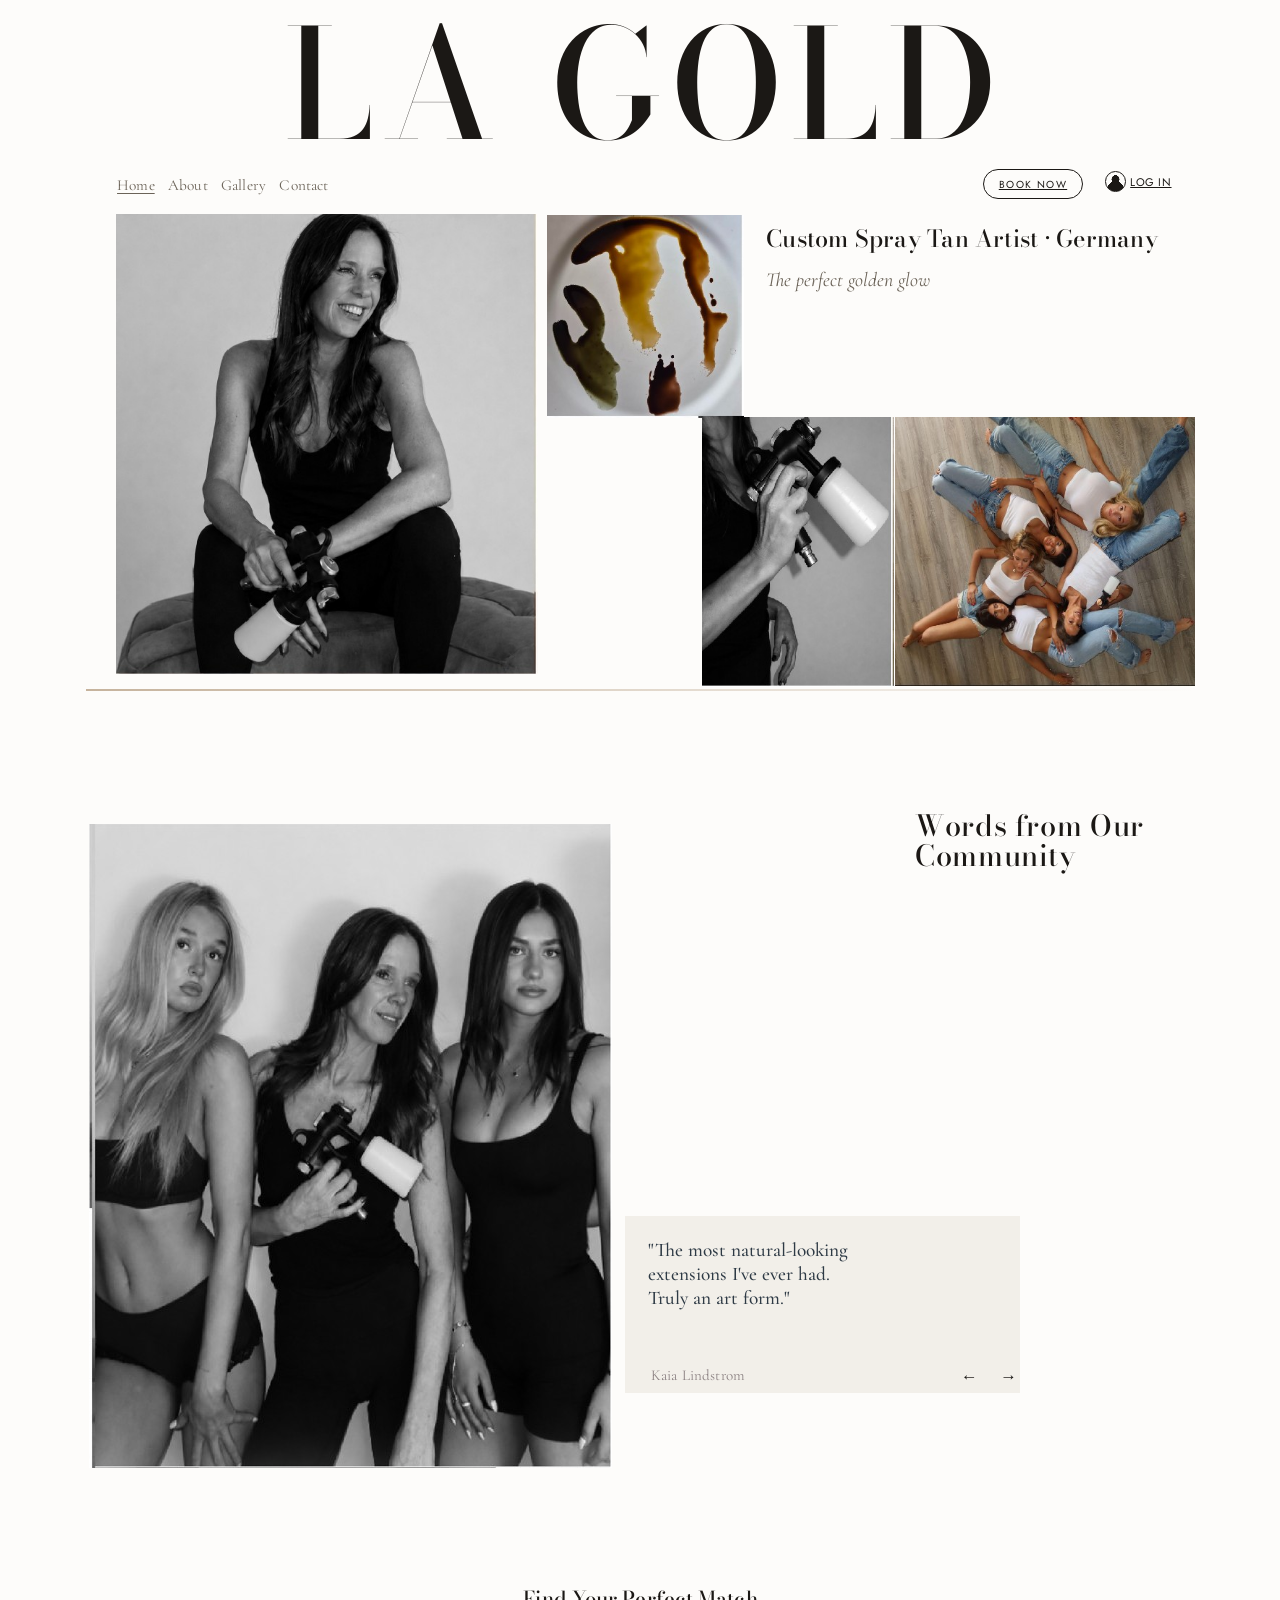
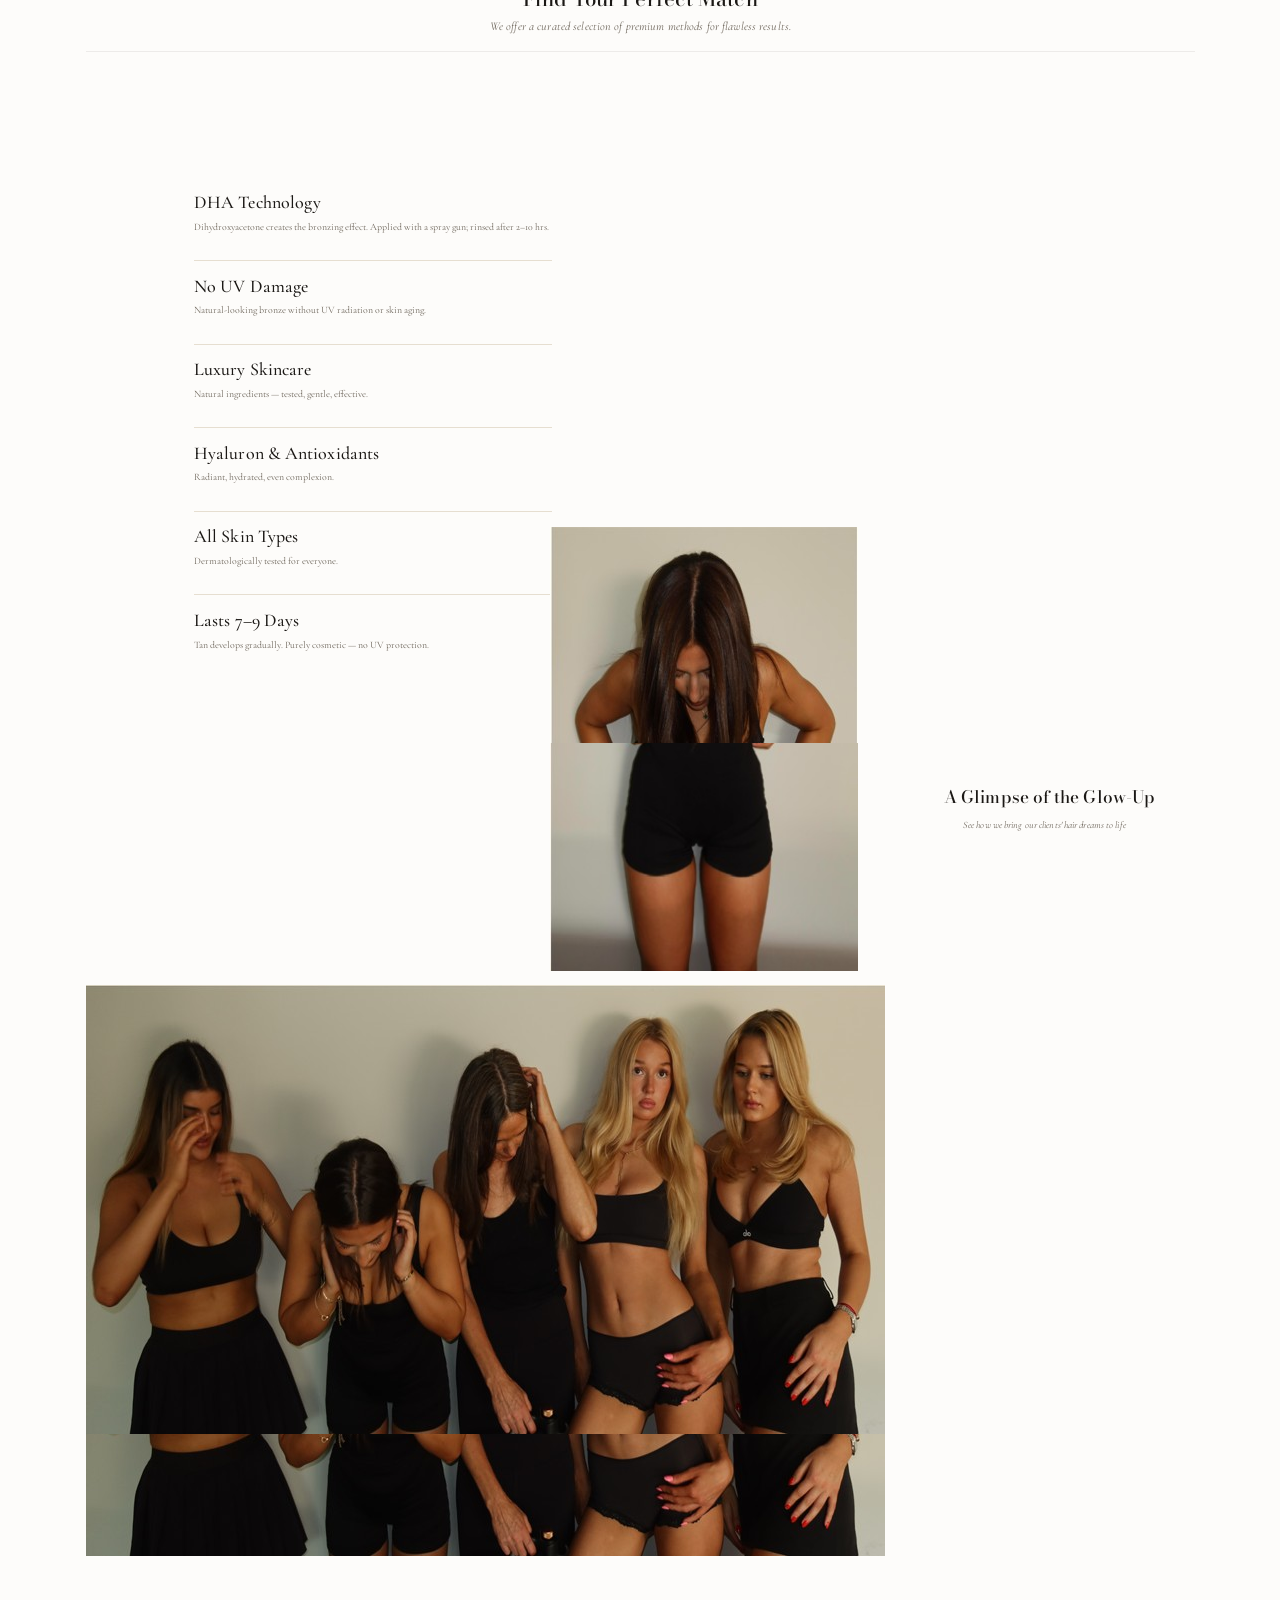
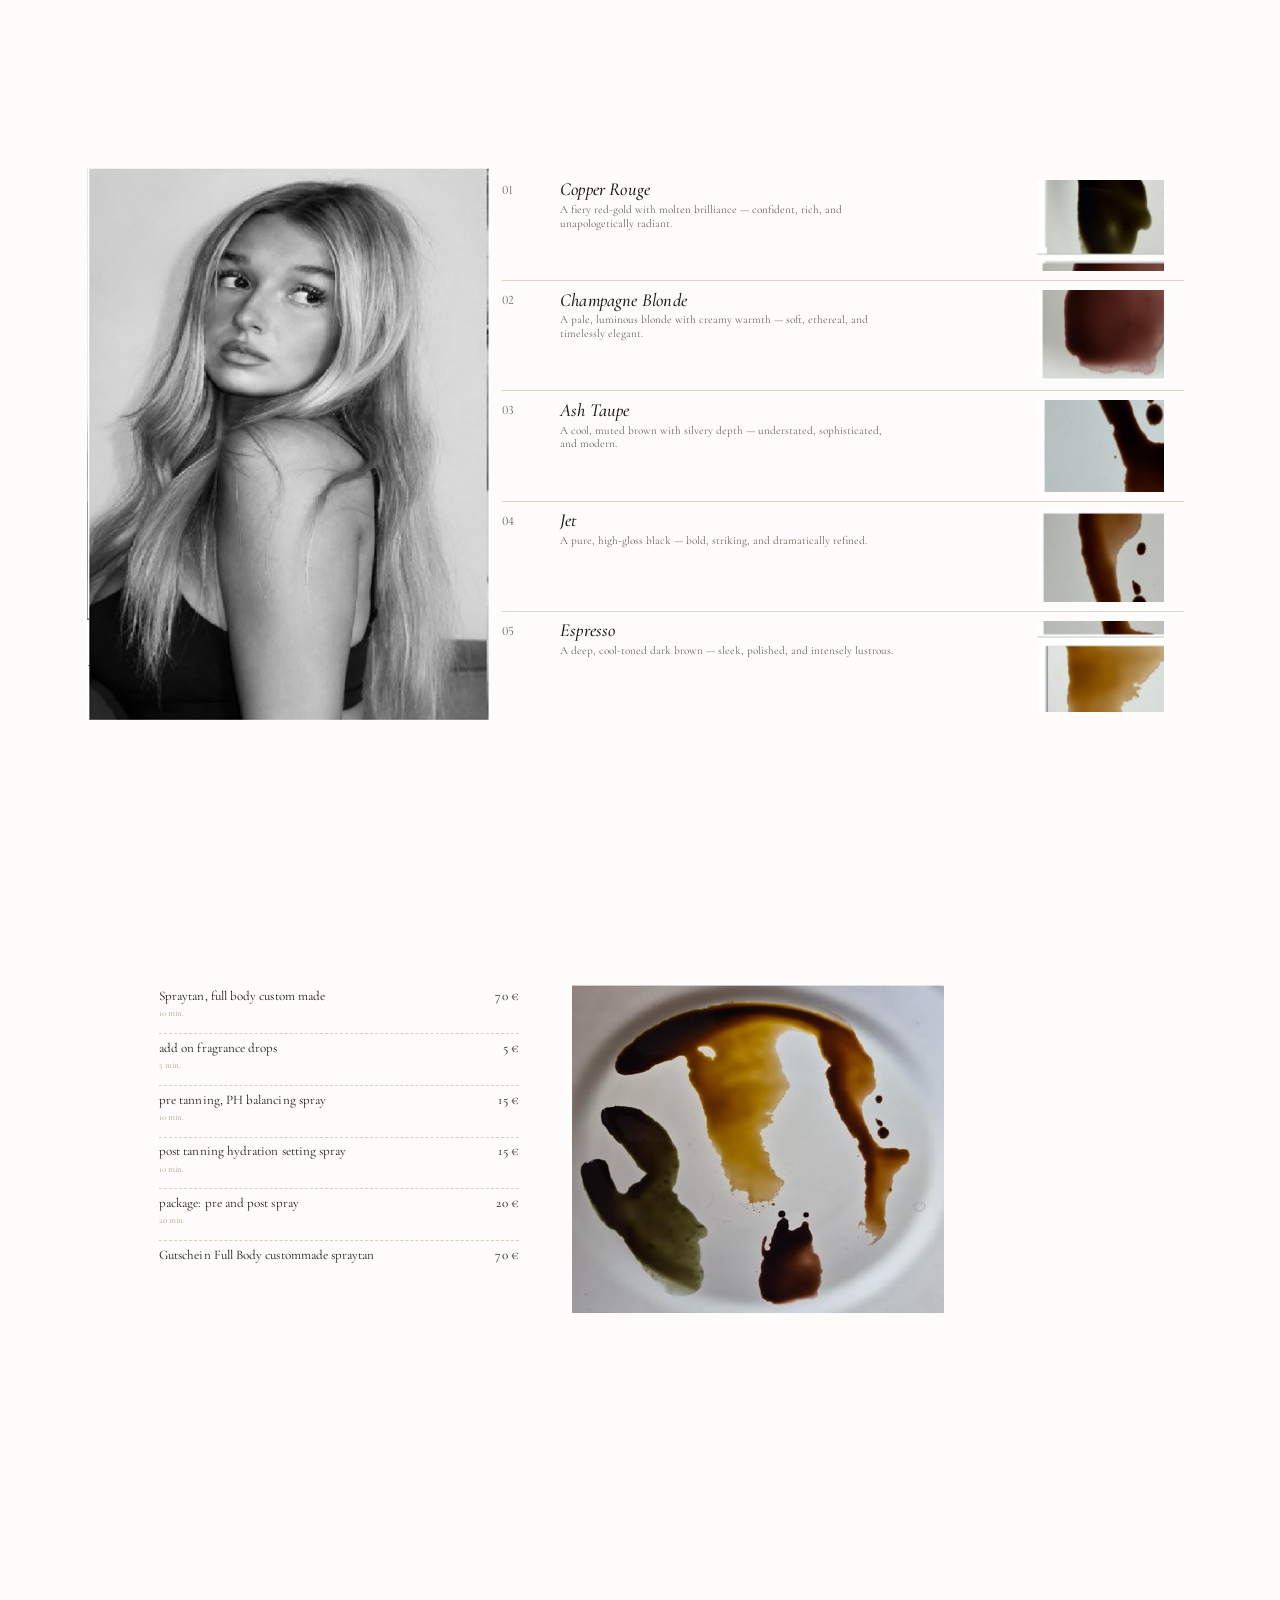
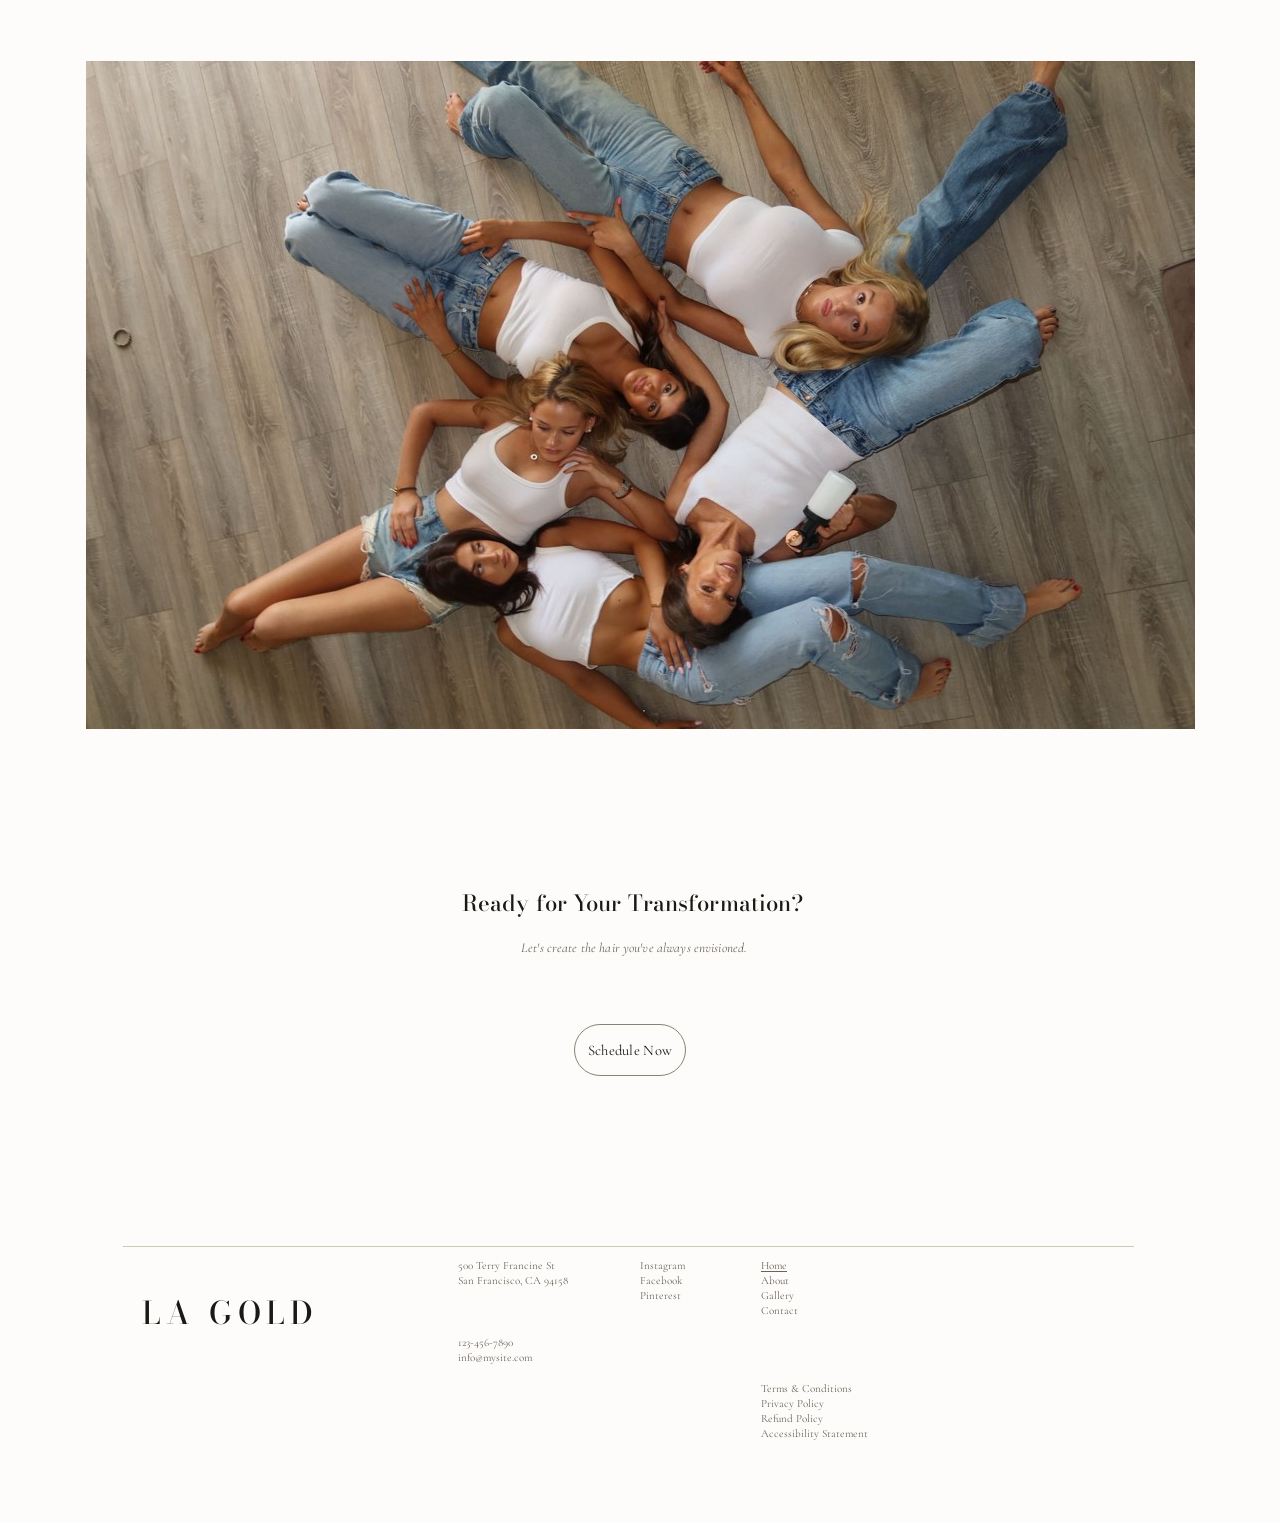
==== commit 8b6256a4: "Add real photos: crop from reference screenshots into all screens No standalone source photos existe" ====
--- a/index.html
+++ b/index.html
@@ -428,10 +428,10 @@
       <p>The perfect golden glow</p>
     </div>
 
-    <div class="ph p1"><span>Portrait</span></div>
-    <div class="ph p2"><span>Formula Swatches</span></div>
-    <div class="ph p3"><span>Airbrush Detail</span></div>
-    <div class="ph p4"><span>Glow Group</span></div>
+    <div class="ph p1" style="background-image:url('assets/home-portrait.jpg');background-size:cover;background-position:center;border:0;"></div>
+    <div class="ph p2" style="background-image:url('assets/home-swatch.jpg');background-size:cover;background-position:center;border:0;"></div>
+    <div class="ph p3" style="background-image:url('assets/home-airbrush.jpg');background-size:cover;background-position:center;border:0;"></div>
+    <div class="ph p4" style="background-image:url('assets/home-group.jpg');background-size:cover;background-position:center;border:0;"></div>
   </div>
   </section>
   <!-- connector: The Drop-In -->
@@ -440,7 +440,7 @@
 <div class="stage">
 
     <!-- Picture 1 -->
-    <div class="ph pic1"><span>Community</span></div>
+    <div class="ph pic1" style="background-image:url('assets/reviews-community.jpg');background-size:cover;background-position:center;border:0;"></div>
 
     <!-- Heading -->
     <h2 class="heading">Words from Our Community</h2>
@@ -495,7 +495,7 @@
       </div>
     </div>
 
-    <div class="ph pic"><span>Bronzed Detail</span></div>
+    <div class="ph pic" style="background-image:url('assets/methods-bronzed.jpg');background-size:cover;background-position:center;border:0;"></div>
 
   </div>
   </section>
@@ -504,8 +504,8 @@
   <section class="screen" id="s4">
 <div class="stage">
 
-    <div class="ph pic-top"><span>Studio Detail</span></div>
-    <div class="ph pic-big"><span>Glow Group</span></div>
+    <div class="ph pic-top" style="background-image:url('assets/glimpse-studio.jpg');background-size:cover;background-position:center;border:0;"></div>
+    <div class="ph pic-big" style="background-image:url('assets/glimpse-group.jpg');background-size:cover;background-position:center;border:0;"></div>
 
     <h2 class="title">A Glimpse of the Glow-Up</h2>
     <p class="subtitle">See how we bring our clients' hair dreams to life</p>
@@ -515,7 +515,7 @@
   <!-- connector: The Reveal (completes glimpse big photo into colors) -->
   <section class="connector" id="c4" data-name="The Reveal">
     <div class="cinner" style="height:18cqw">
-      <div class="ph" style="left:0%; top:0; width:72.047%; height:11cqw; border-top:0;"><span>Glow Group</span></div>
+      <div class="ph" style="left:0%; top:0; width:72.047%; height:11cqw; border:0; background-image:url('assets/glimpse-group.jpg'); background-size:cover; background-position:center bottom;"></div>
     </div>
   </section>
   <section class="screen" id="s5">
@@ -526,7 +526,7 @@
     <p class="subtitle">We offer a curated selection of premium methods for flawless results.</p>
 
     <!-- Picture 1 -->
-    <div class="ph pic1"><span>Portrait</span></div>
+    <div class="ph pic1" style="background-image:url('assets/colors-portrait.jpg');background-size:cover;background-position:center;border:0;"></div>
 
     <!-- text block: the shade list -->
     <div class="textblock">
@@ -538,7 +538,7 @@
           <div class="rname">Copper Rouge</div>
           <div class="rdesc">A fiery red-gold with molten brilliance —
             confident, rich, and unapologetically radiant.</div>
-          <div class="ph rswatch"><span>Copper Rouge</span></div>
+          <div class="ph rswatch" style="background-image:url('assets/colors-swatch01.jpg');background-size:cover;background-position:center;border:0;"></div>
         </div>
 
         <div class="row">
@@ -546,7 +546,7 @@
           <div class="rname">Champagne Blonde</div>
           <div class="rdesc">A pale, luminous blonde with creamy warmth —
             soft, ethereal, and timelessly elegant.</div>
-          <div class="ph rswatch"><span>Champagne</span></div>
+          <div class="ph rswatch" style="background-image:url('assets/colors-swatch02.jpg');background-size:cover;background-position:center;border:0;"></div>
         </div>
 
         <div class="row">
@@ -554,7 +554,7 @@
           <div class="rname">Ash Taupe</div>
           <div class="rdesc">A cool, muted brown with silvery depth —
             understated, sophisticated, and modern.</div>
-          <div class="ph rswatch"><span>Ash Taupe</span></div>
+          <div class="ph rswatch" style="background-image:url('assets/colors-swatch03.jpg');background-size:cover;background-position:center;border:0;"></div>
         </div>
 
         <div class="row">
@@ -562,7 +562,7 @@
           <div class="rname">Jet</div>
           <div class="rdesc">A pure, high-gloss black — bold, striking, and
             dramatically refined.</div>
-          <div class="ph rswatch"><span>Jet</span></div>
+          <div class="ph rswatch" style="background-image:url('assets/colors-swatch04.jpg');background-size:cover;background-position:center;border:0;"></div>
         </div>
 
         <div class="row">
@@ -570,7 +570,7 @@
           <div class="rname">Espresso</div>
           <div class="rdesc">A deep, cool-toned dark brown — sleek, polished, and
             intensely lustrous.</div>
-          <div class="ph rswatch"><span>Espresso</span></div>
+          <div class="ph rswatch" style="background-image:url('assets/colors-swatch05.jpg');background-size:cover;background-position:center;border:0;"></div>
         </div>
 
       </div>
@@ -621,7 +621,7 @@
     </div>
 
     <!-- Picture 2 -->
-    <div class="ph pic2"><span>Custom Glow</span></div>
+    <div class="ph pic2" style="background-image:url('assets/pricing-custom.jpg');background-size:cover;background-position:center;border:0;"></div>
 
   </div>
   </section>
@@ -632,7 +632,7 @@
 <div class="stage">
 
     <!-- Picture 1 -->
-    <div class="ph pic1"><span>The Glow Squad</span></div>
+    <div class="ph pic1" style="background-image:url('assets/group-squad.jpg');background-size:cover;background-position:center;border:0;"></div>
 
   </div>
   </section>
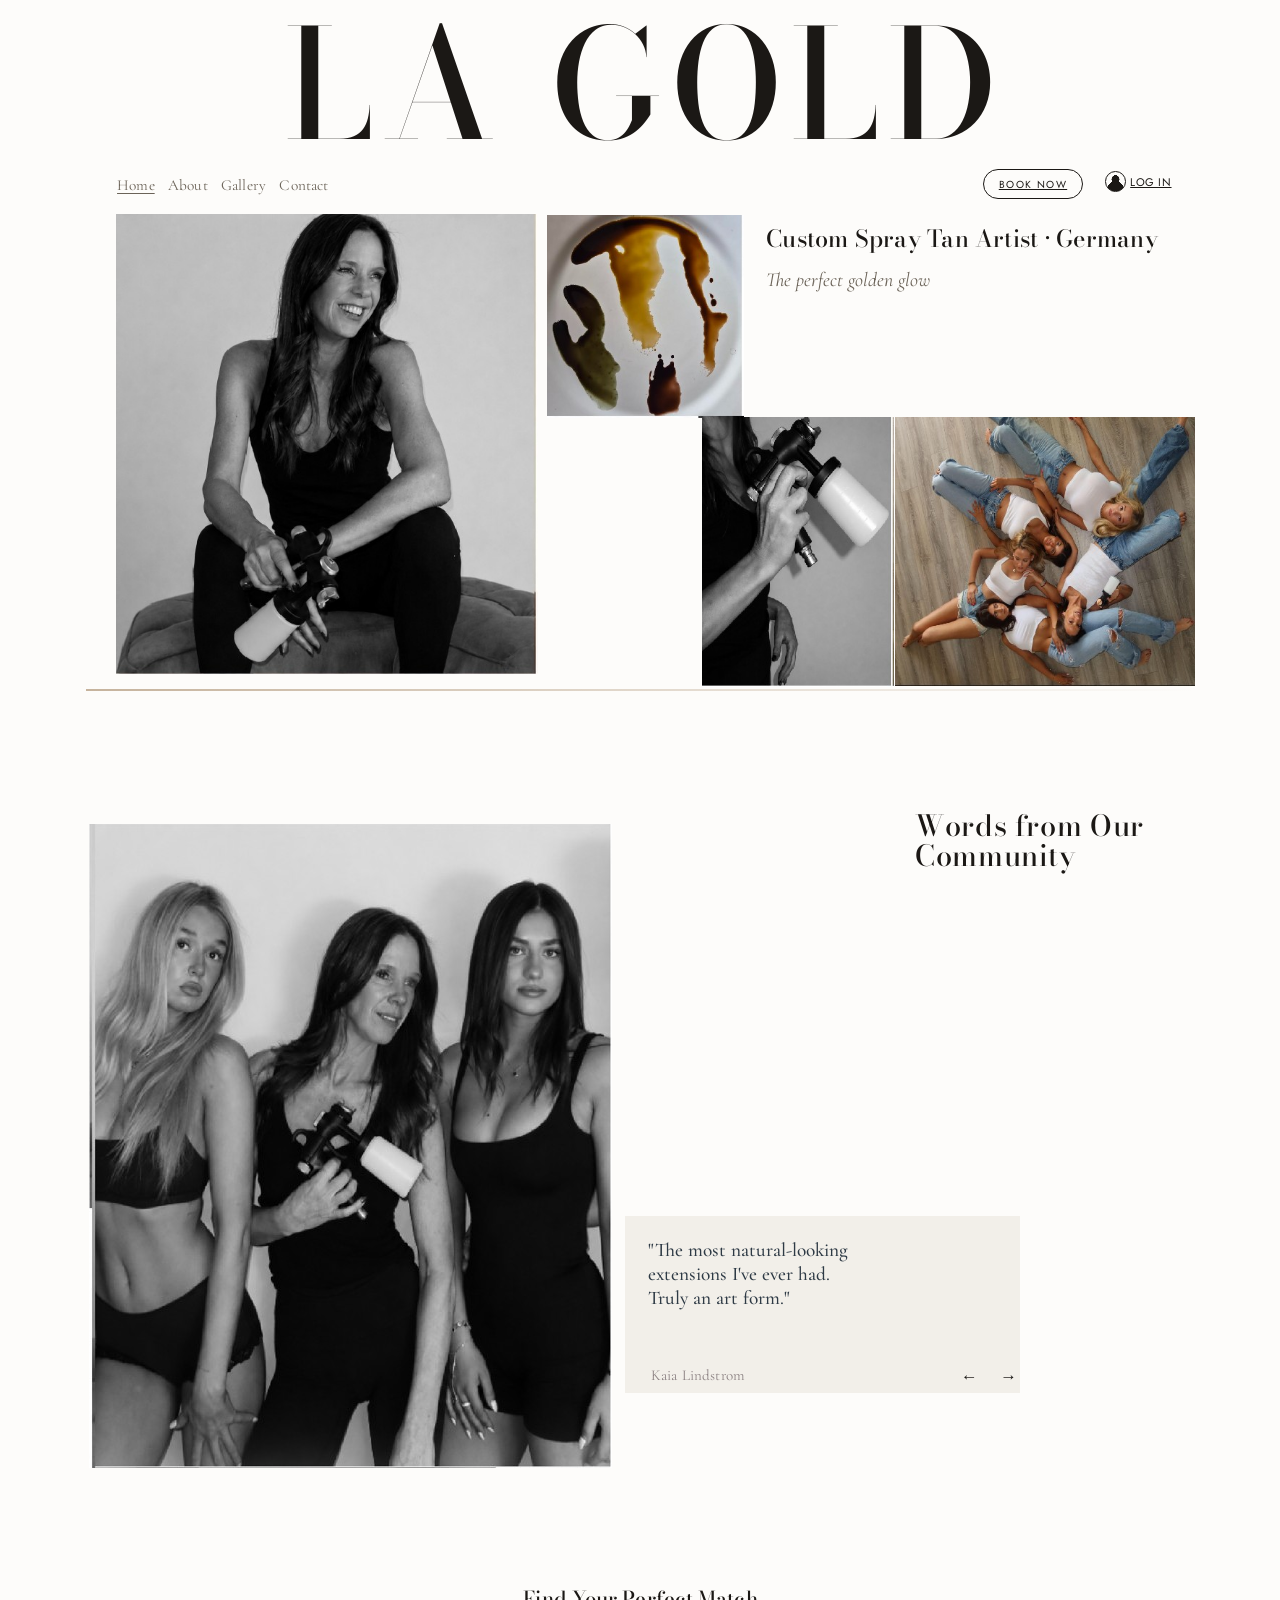
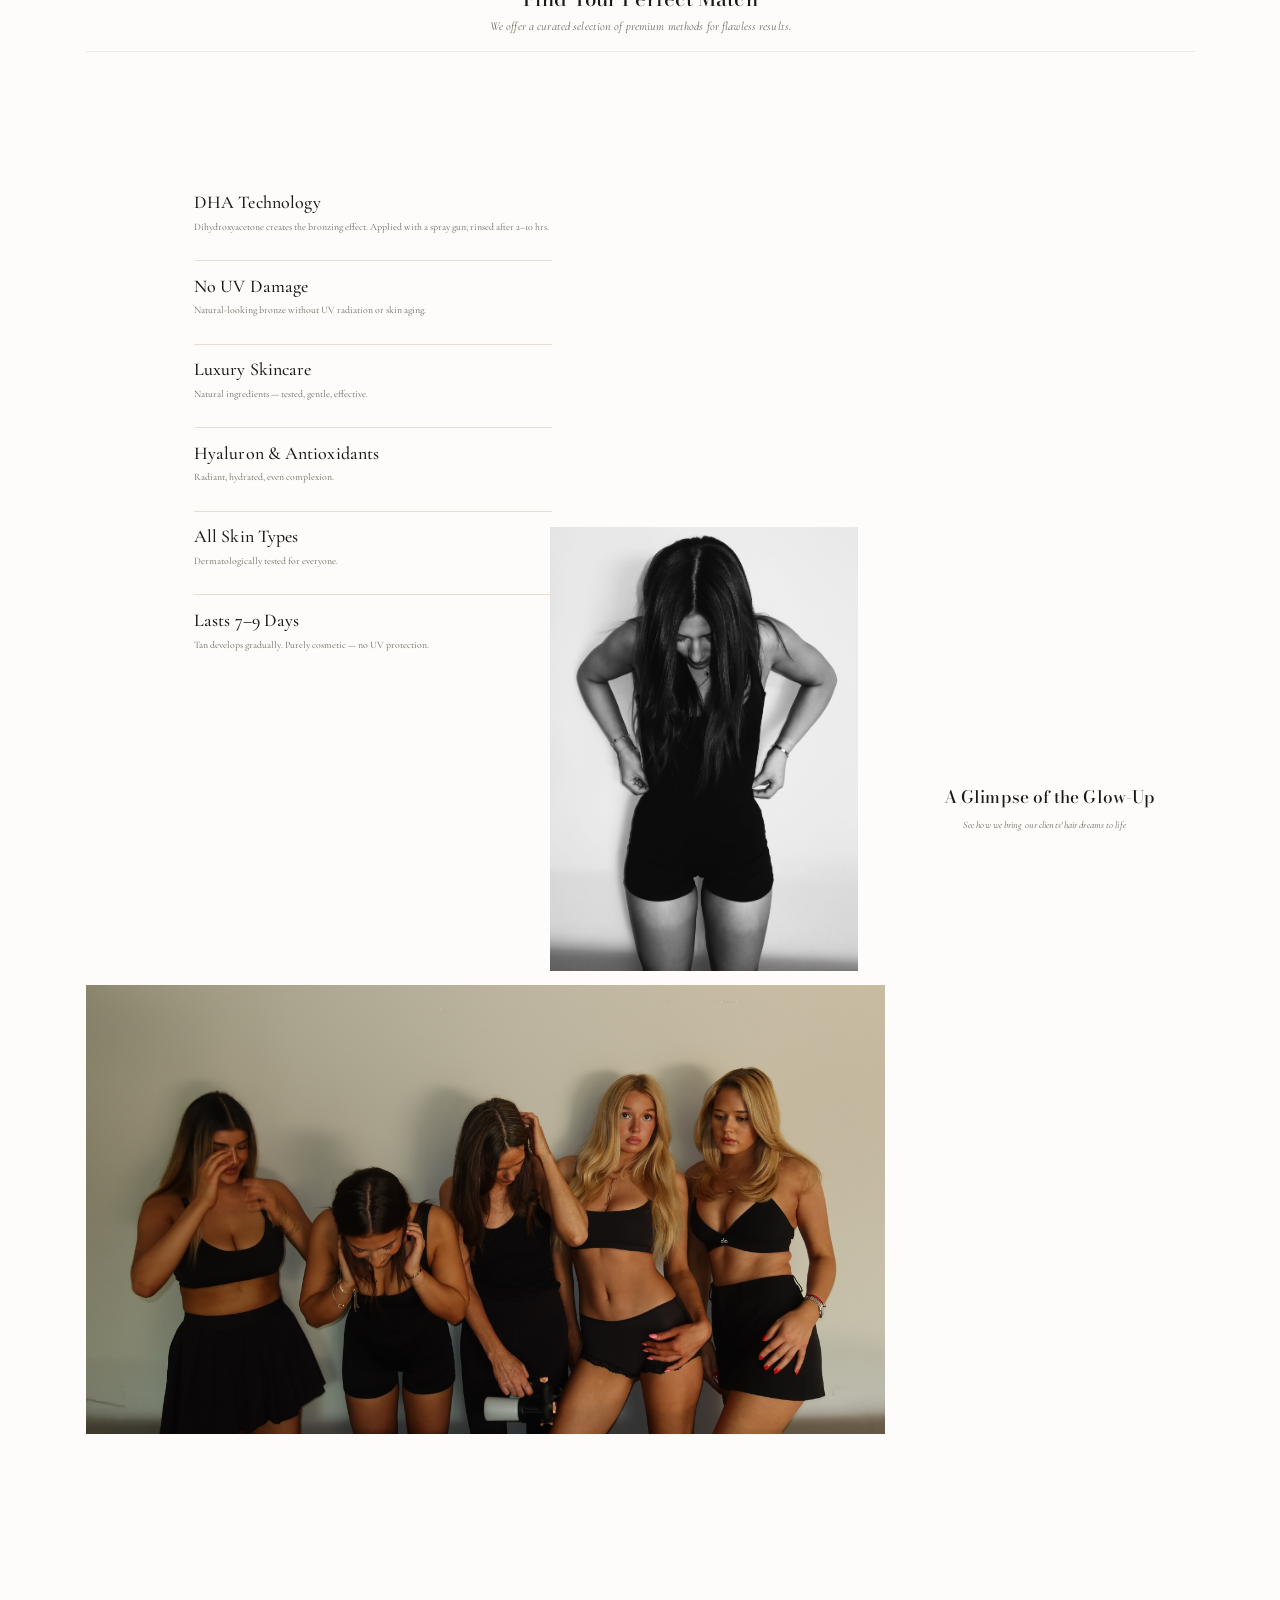
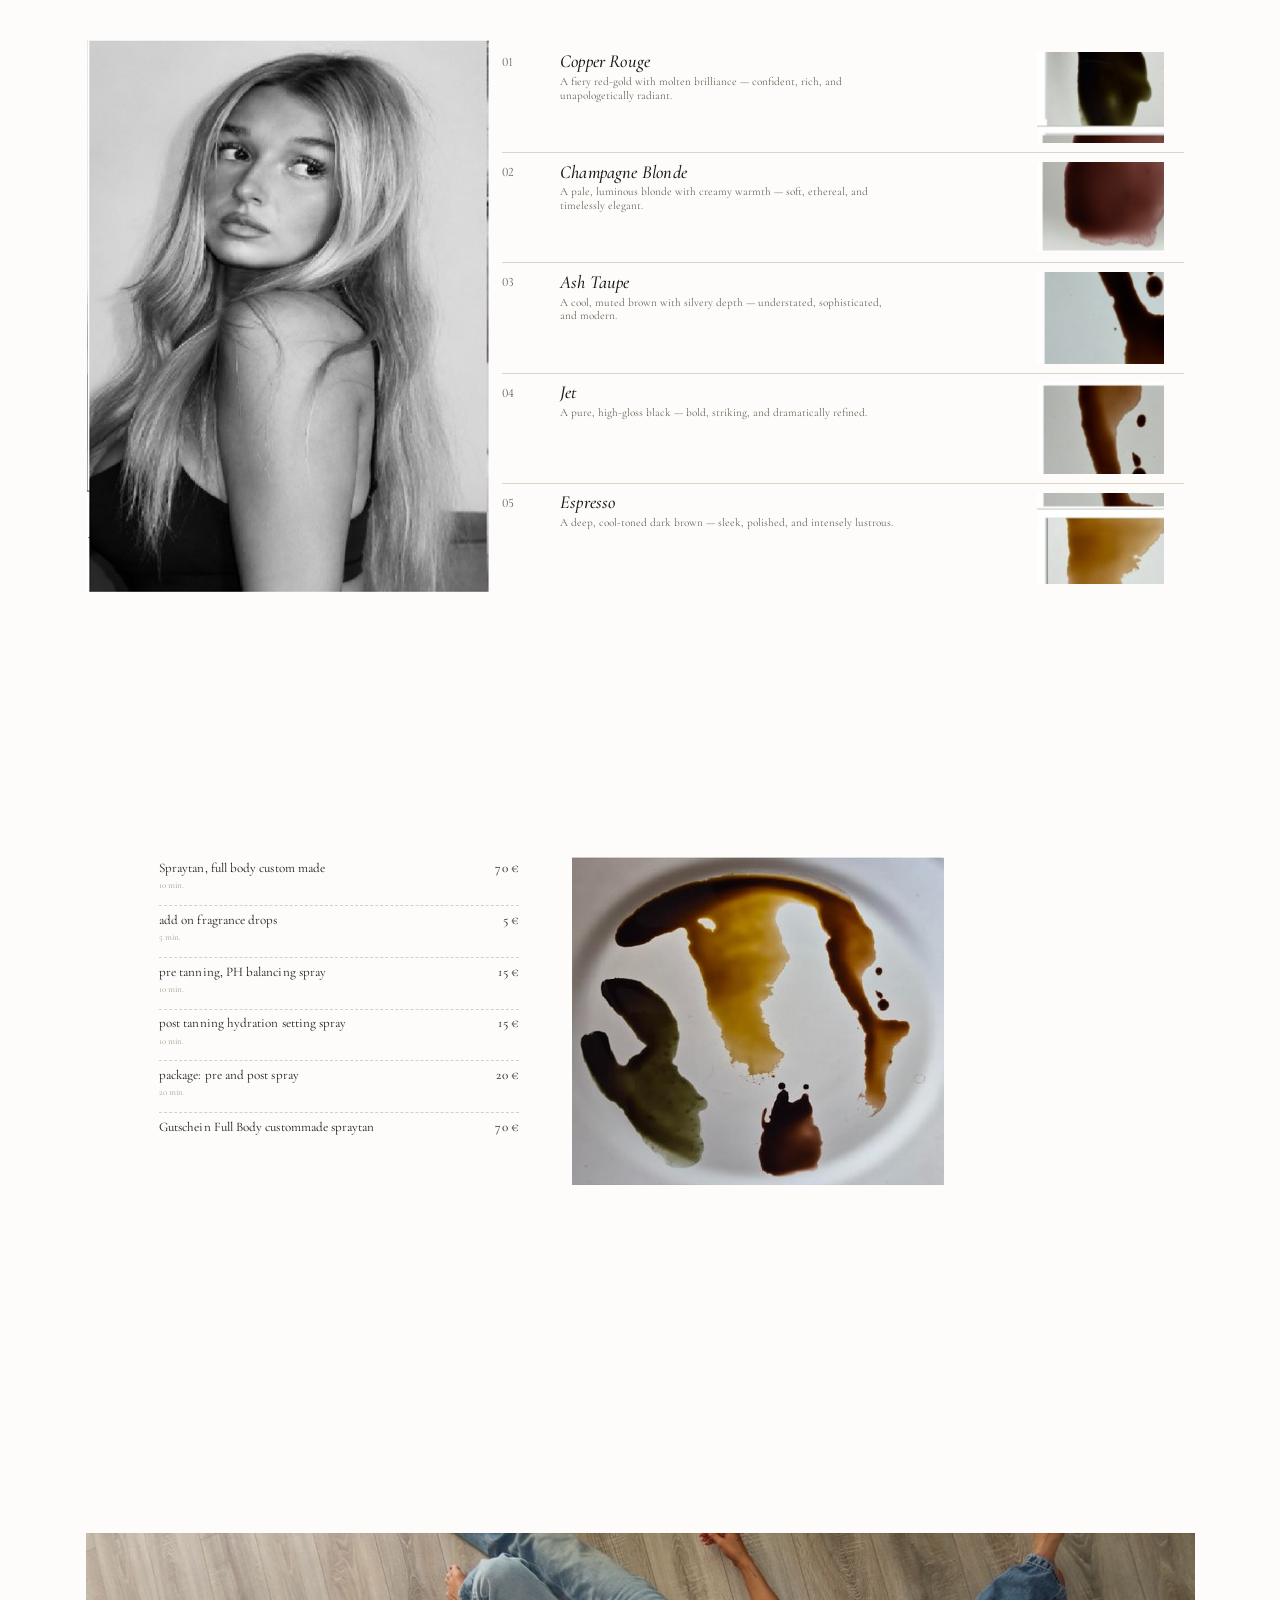
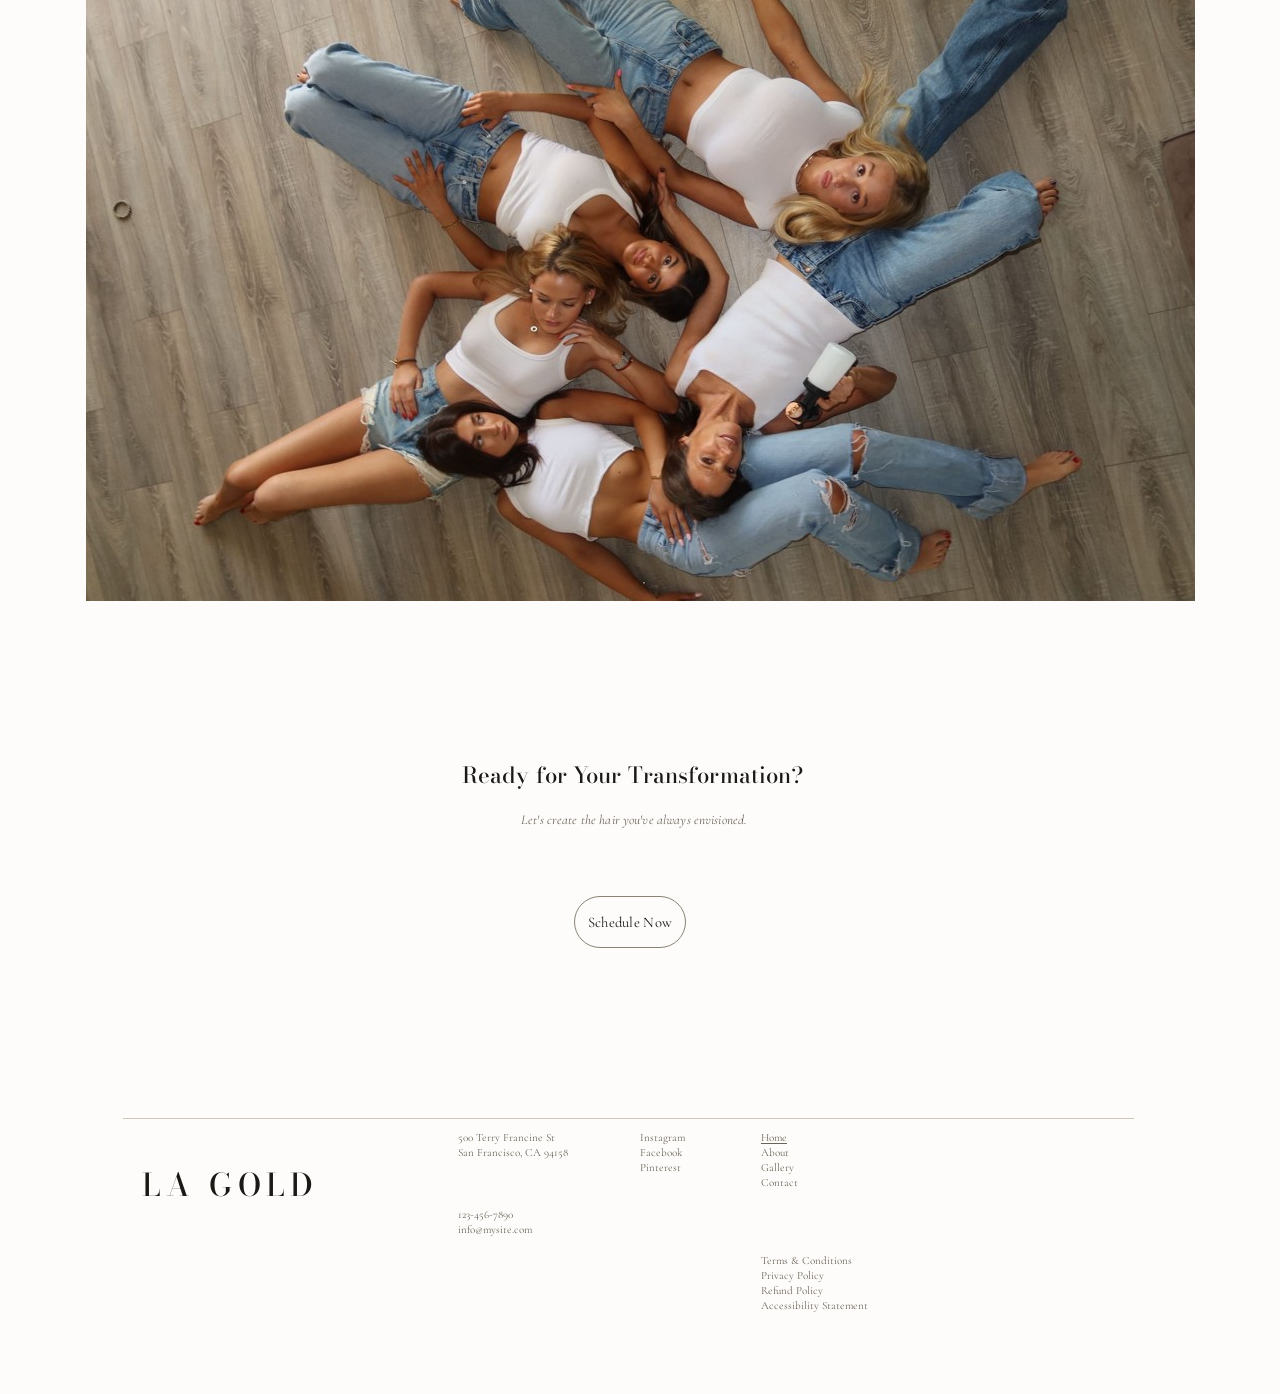
==== commit d6a0edf6: "Fix duplicated band: drop photo-continuation strip from The Reveal connector The glimpse group is no" ====
--- a/index.html
+++ b/index.html
@@ -512,12 +512,8 @@
 
   </div>
   </section>
-  <!-- connector: The Reveal (completes glimpse big photo into colors) -->
-  <section class="connector" id="c4" data-name="The Reveal">
-    <div class="cinner" style="height:18cqw">
-      <div class="ph" style="left:0%; top:0; width:72.047%; height:11cqw; border:0; background-image:url('assets/glimpse-group.jpg'); background-size:cover; background-position:center bottom;"></div>
-    </div>
-  </section>
+  <!-- connector: The Reveal -->
+  <section class="connector" id="c4" data-name="The Reveal"><div class="cinner" style="height:8cqw"></div></section>
   <section class="screen" id="s5">
 <div class="stage">
 
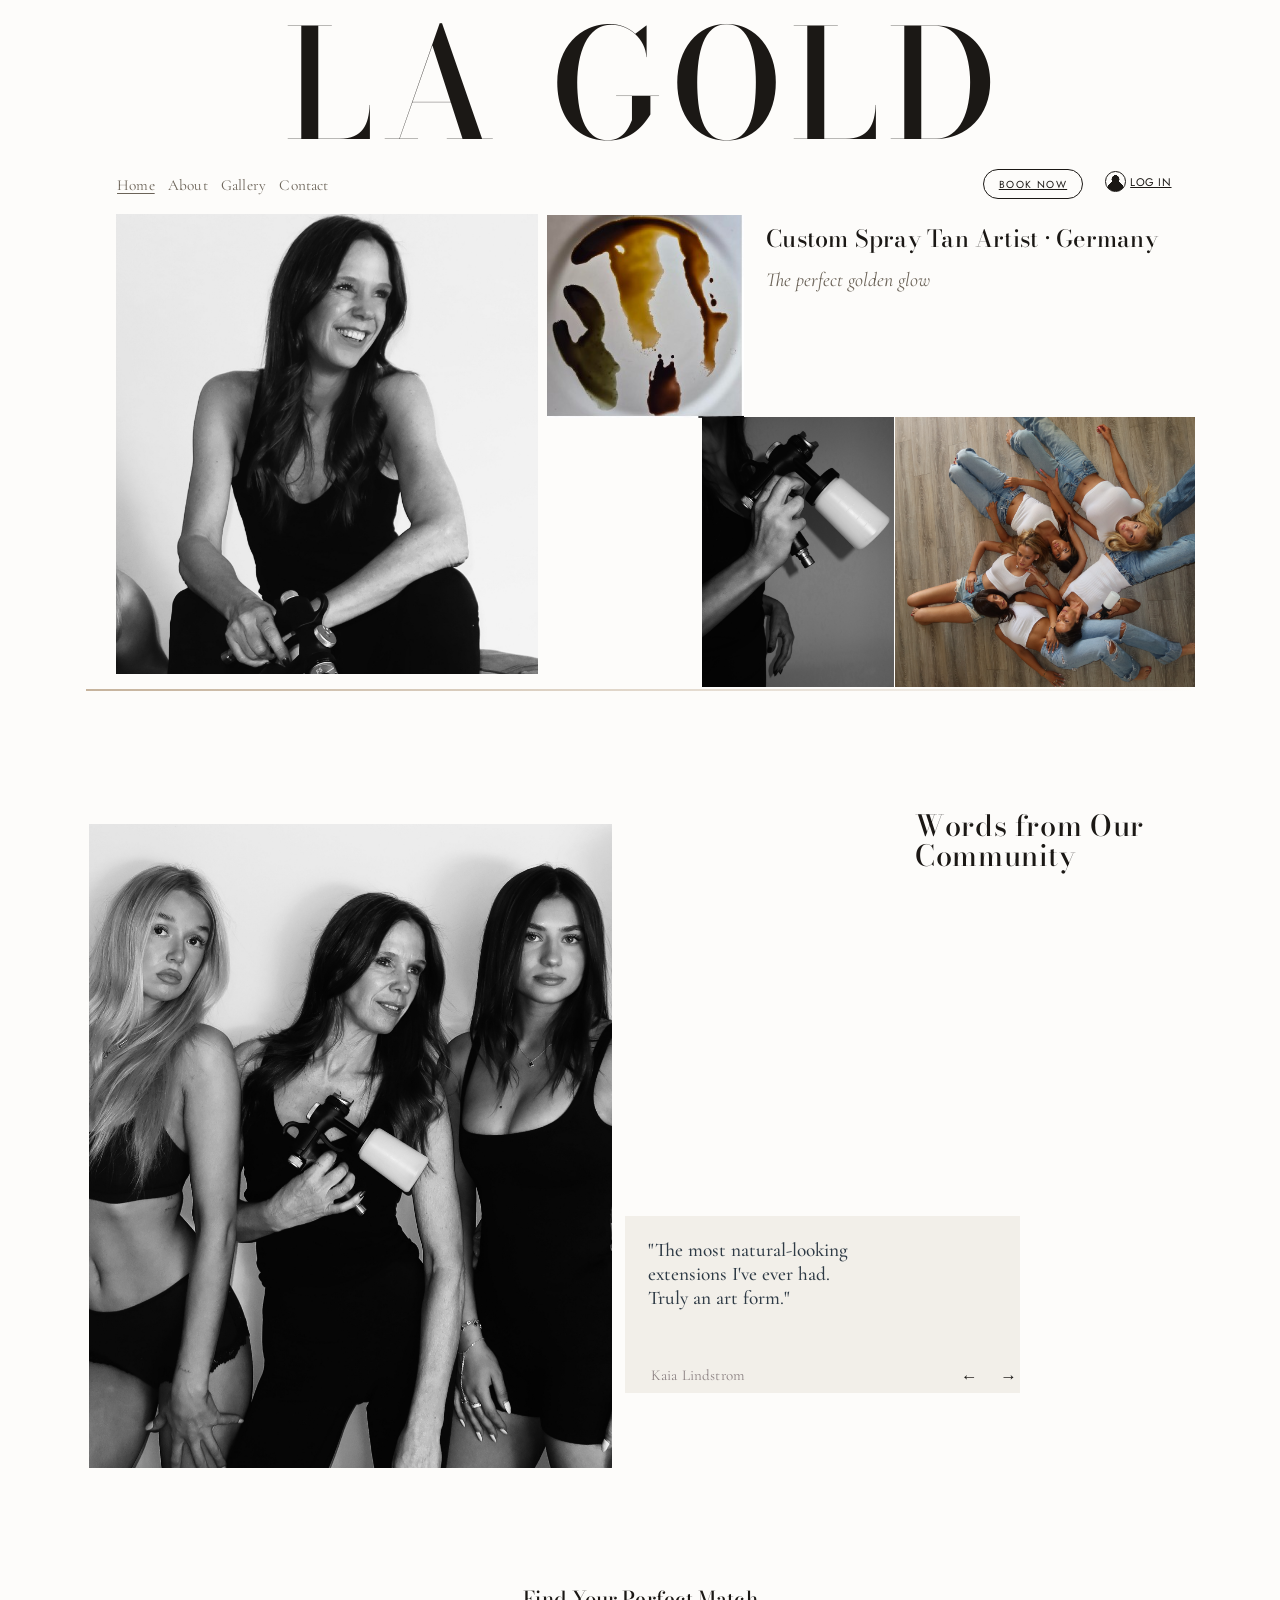
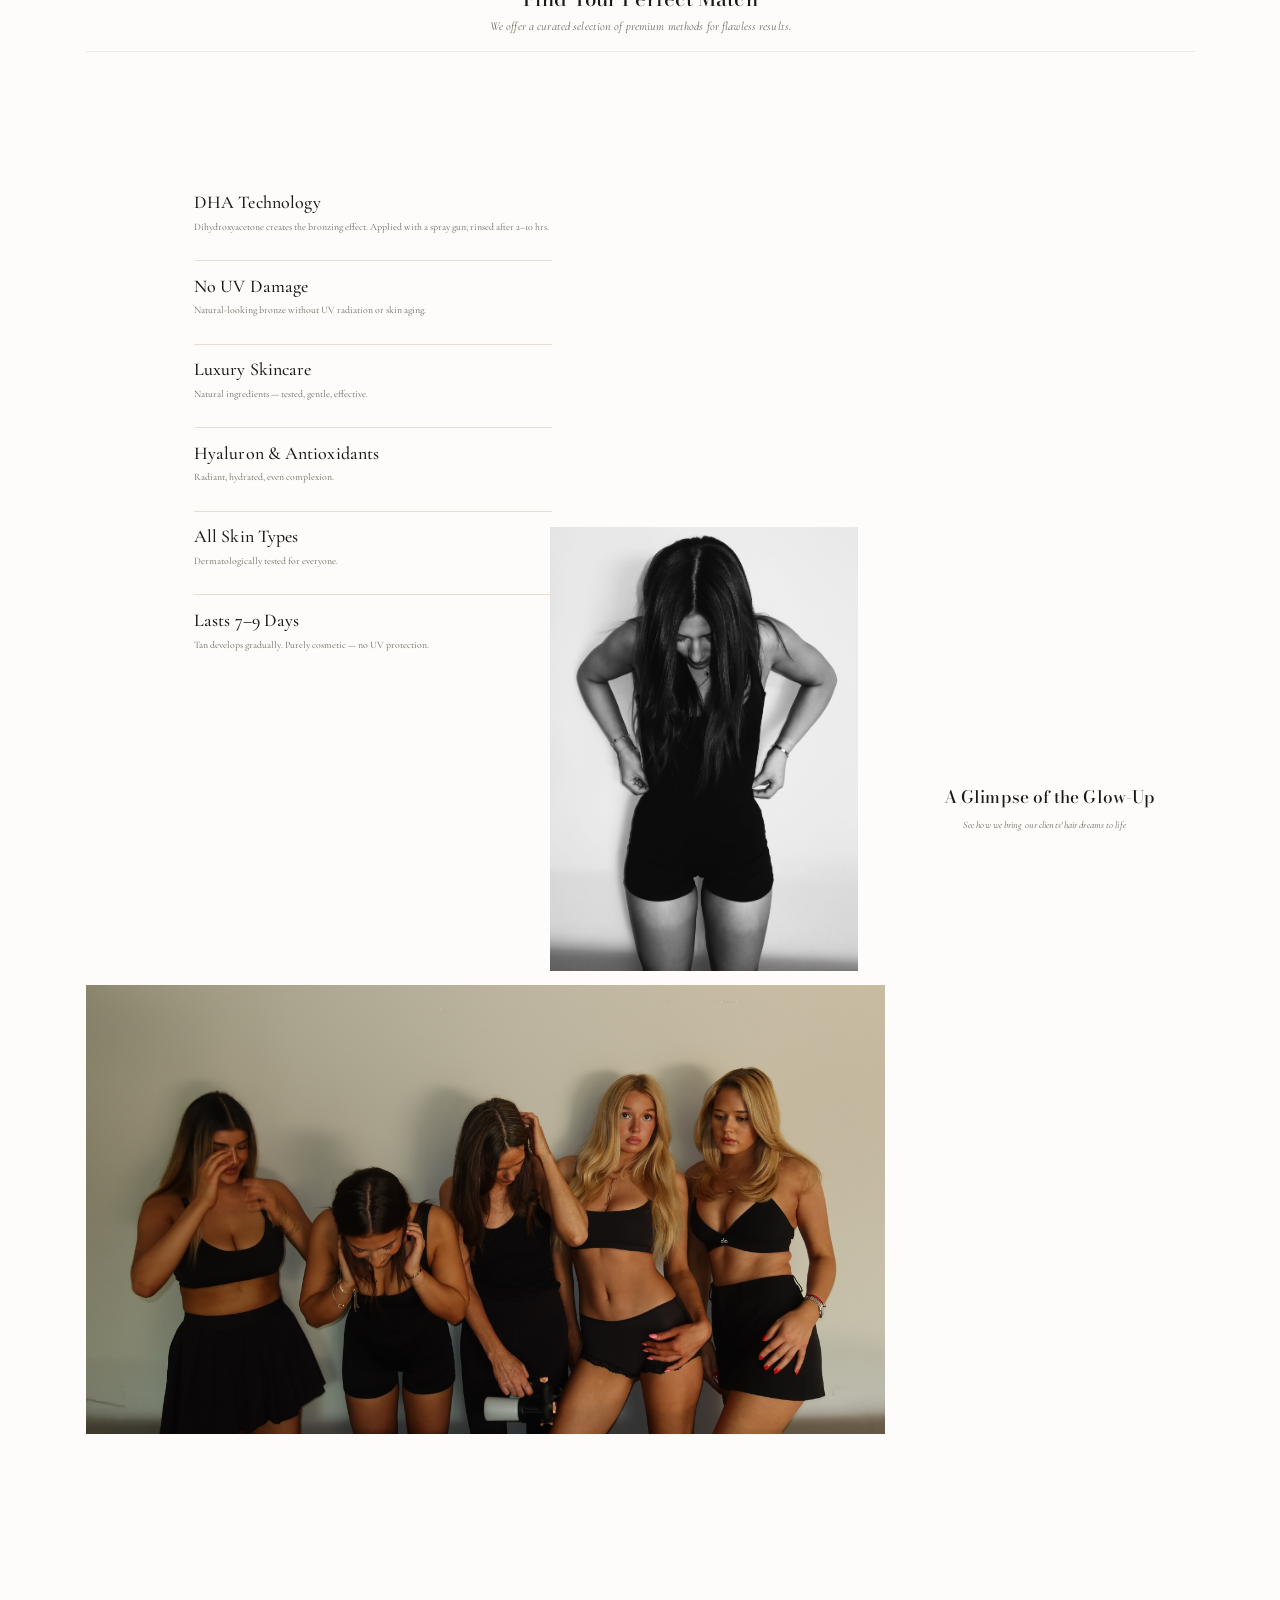
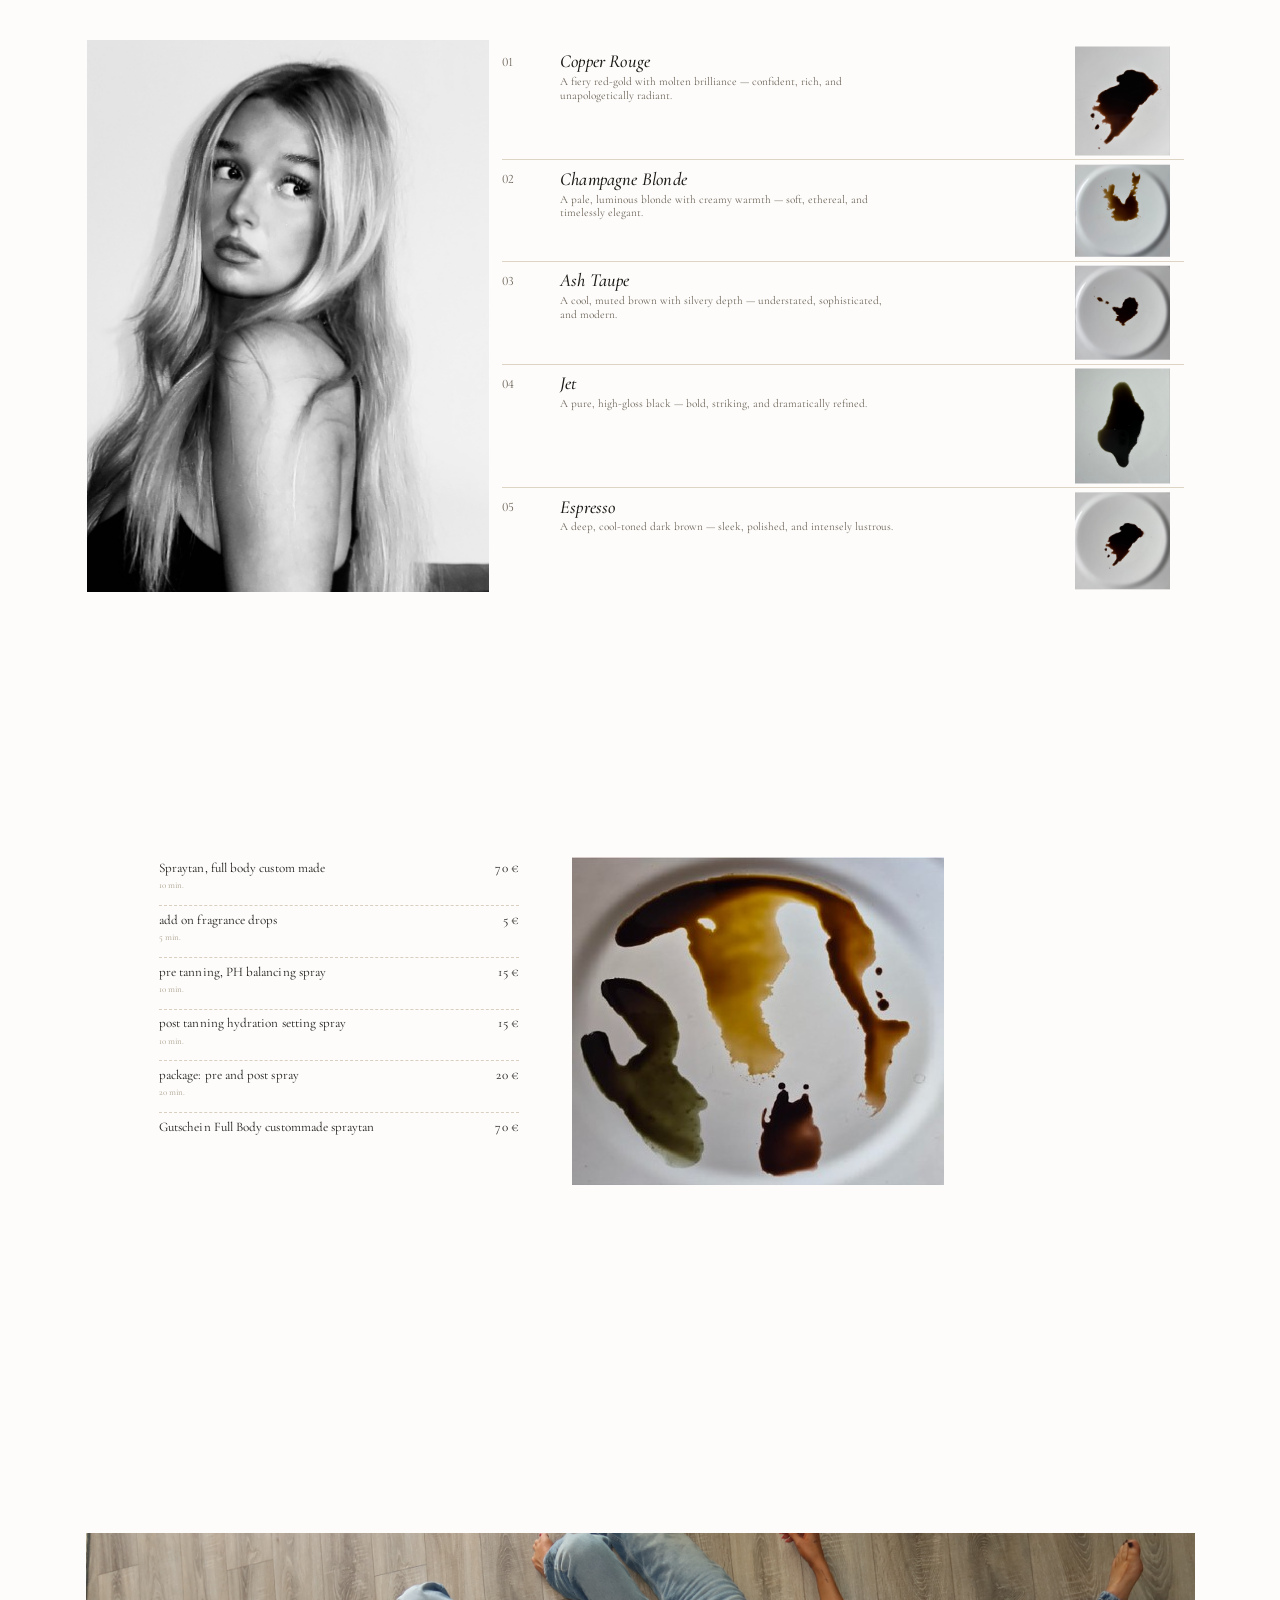
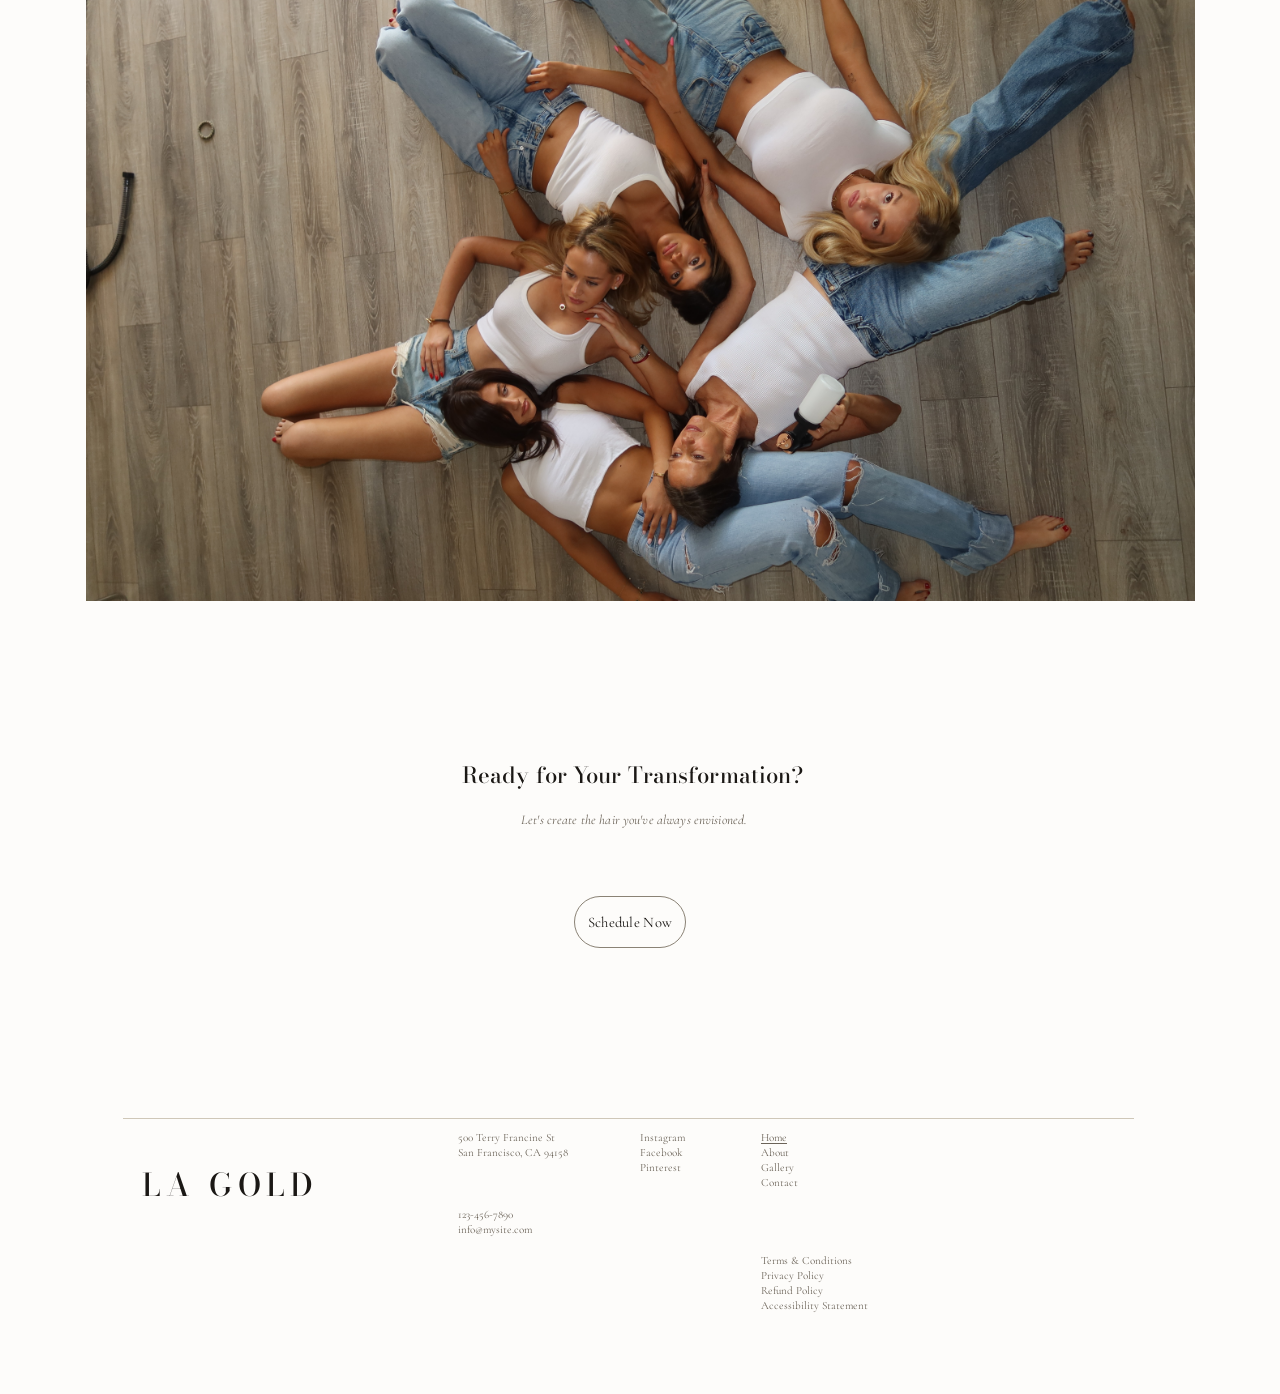
==== commit b1d2a83a: "Shades: place 5 real DHA swatch photos, size table rows to each picture Each swatch shows at its nat" ====
--- a/index.html
+++ b/index.html
@@ -242,10 +242,15 @@
       overflow:hidden; }
 #s5 .list{ position:absolute; left:0; top:0; width:100%; height:100%;
       display:flex; flex-direction:column; }
-#s5 .row{ flex:1; position:relative;
+#s5 .row{ flex-basis:0; position:relative;
       border-top:1px solid var(--rule);
       padding-top:1.0cqw; }
 #s5 .row:first-child{ border-top:0; }
+#s5 .r01{ flex-grow:1.143; }
+#s5 .r02{ flex-grow:0.969; }
+#s5 .r03{ flex-grow:0.991; }
+#s5 .r04{ flex-grow:1.205; }
+#s5 .r05{ flex-grow:1.019; }
 #s5 .rnum{ position:absolute; left:0; top:1.0cqw;
       font-family:var(--serif); font-feature-settings:"lnum" 1; color:var(--ink-soft);
       font-size:1.16cqw; letter-spacing:0.04em; }
@@ -255,8 +260,13 @@
 #s5 .rdesc{ position:absolute; left:8.5%; top:2.9cqw; width:50%;
       font-family:var(--serif); color:var(--ink-soft);
       font-size:1.02cqw; line-height:1.22; }
-#s5 .rswatch{ left:78.5%; top:8%; width:18.5%; height:84%;
-      border:1px dashed #bcae97; }
+#s5 .rswatch{ right:2%; top:50%; transform:translateY(-50%);
+      width:14%; height:auto; border:0; }
+#s5 .rs01{ aspect-ratio:0.875; }
+#s5 .rs02{ aspect-ratio:1.032; }
+#s5 .rs03{ aspect-ratio:1.009; }
+#s5 .rs04{ aspect-ratio:0.830; }
+#s5 .rs05{ aspect-ratio:0.981; }
 #s5 .rswatch span{ font-size:0.7cqw; }
 
 /* ===== s6 (pricing.html) ===== */
@@ -534,39 +544,39 @@
           <div class="rname">Copper Rouge</div>
           <div class="rdesc">A fiery red-gold with molten brilliance —
             confident, rich, and unapologetically radiant.</div>
-          <div class="ph rswatch" style="background-image:url('assets/colors-swatch01.jpg');background-size:cover;background-position:center;border:0;"></div>
+          <div class="ph rswatch rs01" style="background-image:url('assets/colors-swatch01.jpg');background-size:cover;background-position:center;border:0;"></div>
         </div>
 
-        <div class="row">
+        <div class="row r02">
           <div class="rnum">02</div>
           <div class="rname">Champagne Blonde</div>
           <div class="rdesc">A pale, luminous blonde with creamy warmth —
             soft, ethereal, and timelessly elegant.</div>
-          <div class="ph rswatch" style="background-image:url('assets/colors-swatch02.jpg');background-size:cover;background-position:center;border:0;"></div>
+          <div class="ph rswatch rs02" style="background-image:url('assets/colors-swatch02.jpg');background-size:cover;background-position:center;border:0;"></div>
         </div>
 
-        <div class="row">
+        <div class="row r03">
           <div class="rnum">03</div>
           <div class="rname">Ash Taupe</div>
           <div class="rdesc">A cool, muted brown with silvery depth —
             understated, sophisticated, and modern.</div>
-          <div class="ph rswatch" style="background-image:url('assets/colors-swatch03.jpg');background-size:cover;background-position:center;border:0;"></div>
+          <div class="ph rswatch rs03" style="background-image:url('assets/colors-swatch03.jpg');background-size:cover;background-position:center;border:0;"></div>
         </div>
 
-        <div class="row">
+        <div class="row r04">
           <div class="rnum">04</div>
           <div class="rname">Jet</div>
           <div class="rdesc">A pure, high-gloss black — bold, striking, and
             dramatically refined.</div>
-          <div class="ph rswatch" style="background-image:url('assets/colors-swatch04.jpg');background-size:cover;background-position:center;border:0;"></div>
+          <div class="ph rswatch rs04" style="background-image:url('assets/colors-swatch04.jpg');background-size:cover;background-position:center;border:0;"></div>
         </div>
 
-        <div class="row">
+        <div class="row r05">
           <div class="rnum">05</div>
           <div class="rname">Espresso</div>
           <div class="rdesc">A deep, cool-toned dark brown — sleek, polished, and
             intensely lustrous.</div>
-          <div class="ph rswatch" style="background-image:url('assets/colors-swatch05.jpg');background-size:cover;background-position:center;border:0;"></div>
+          <div class="ph rswatch rs05" style="background-image:url('assets/colors-swatch05.jpg');background-size:cover;background-position:center;border:0;"></div>
         </div>
 
       </div>
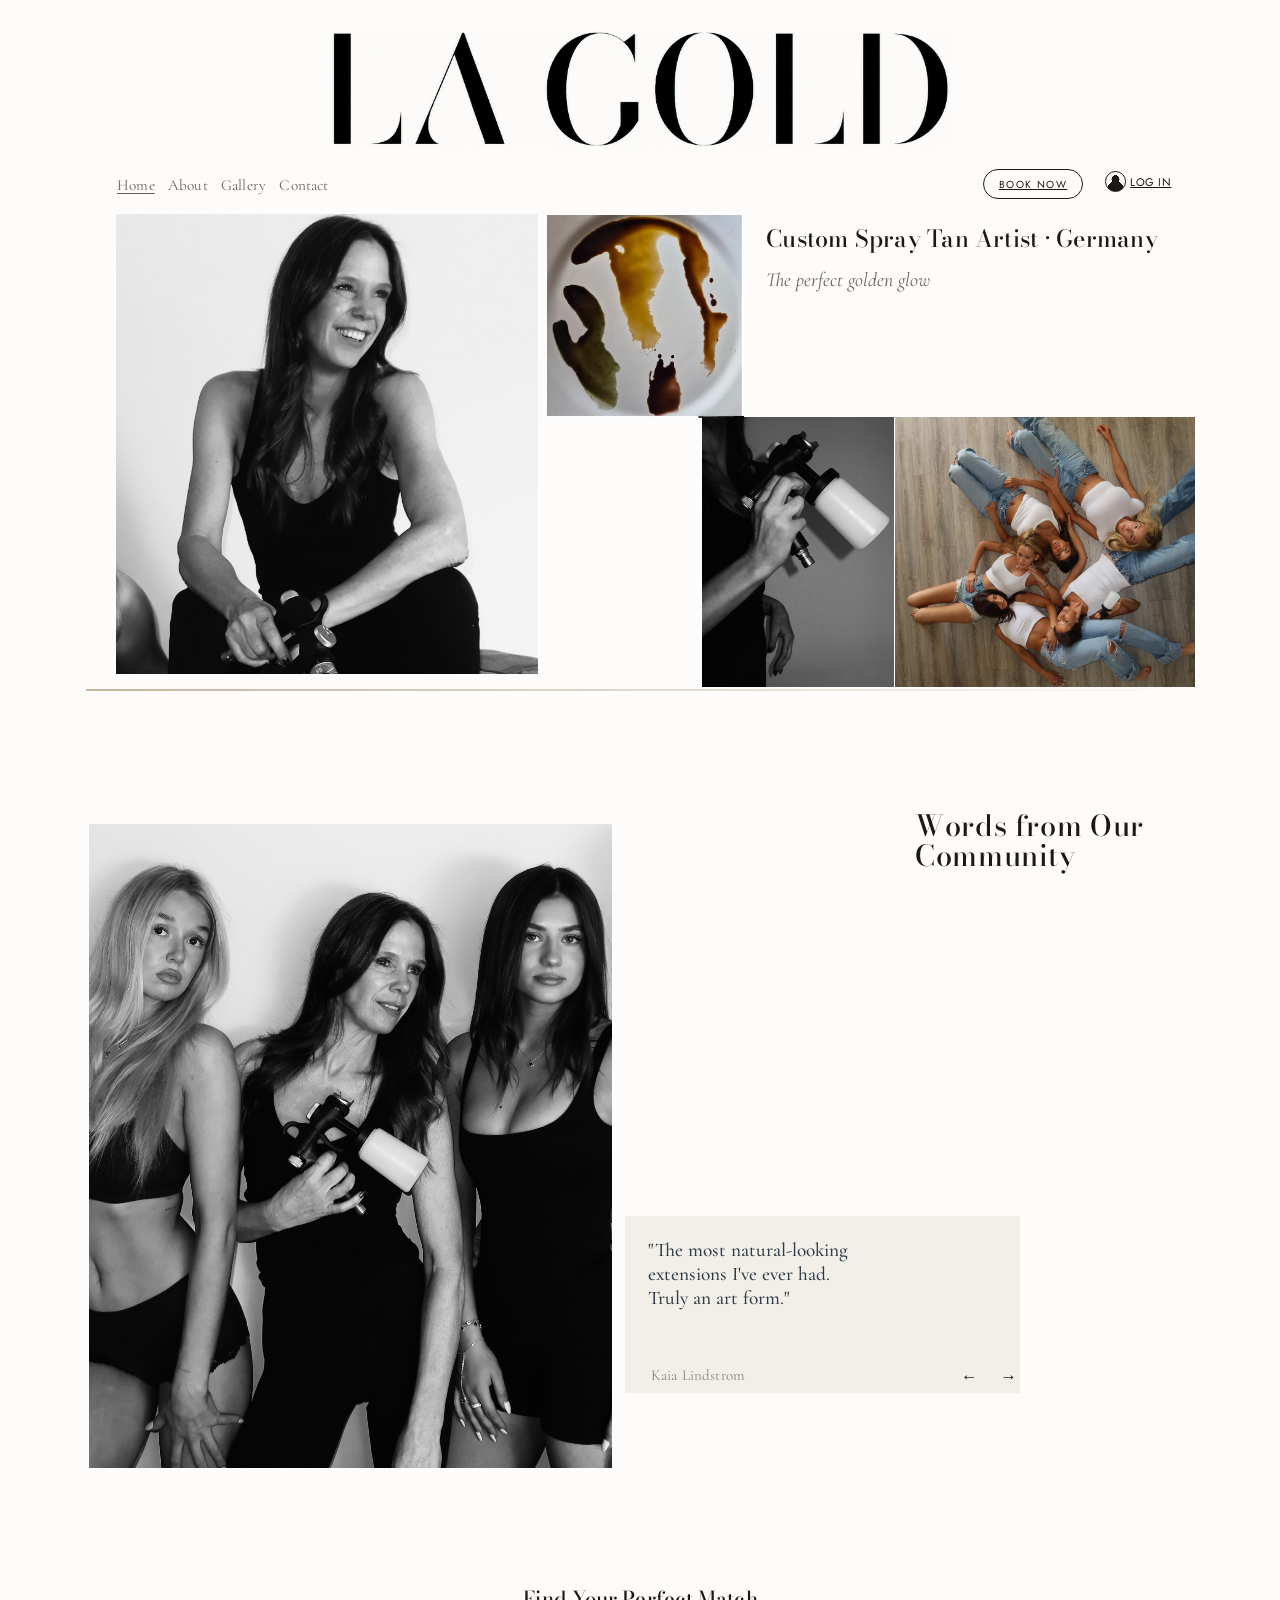
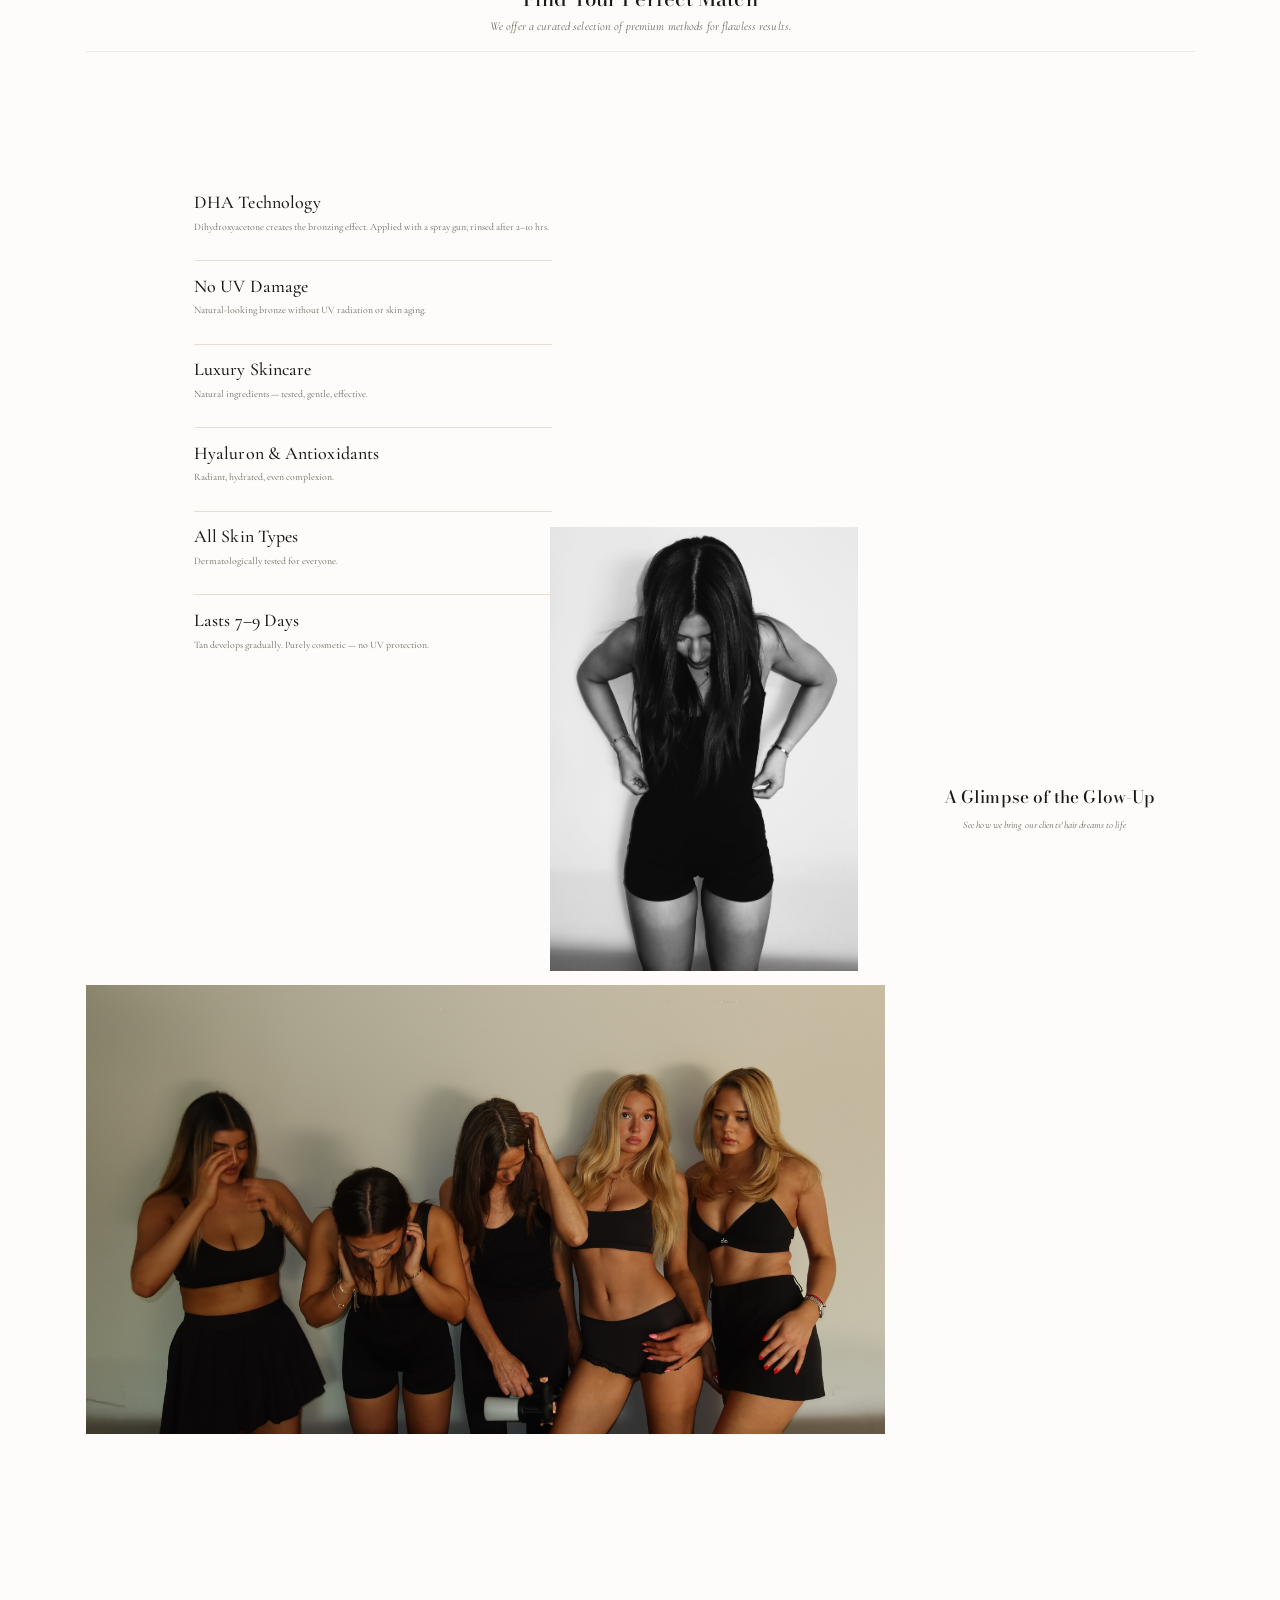
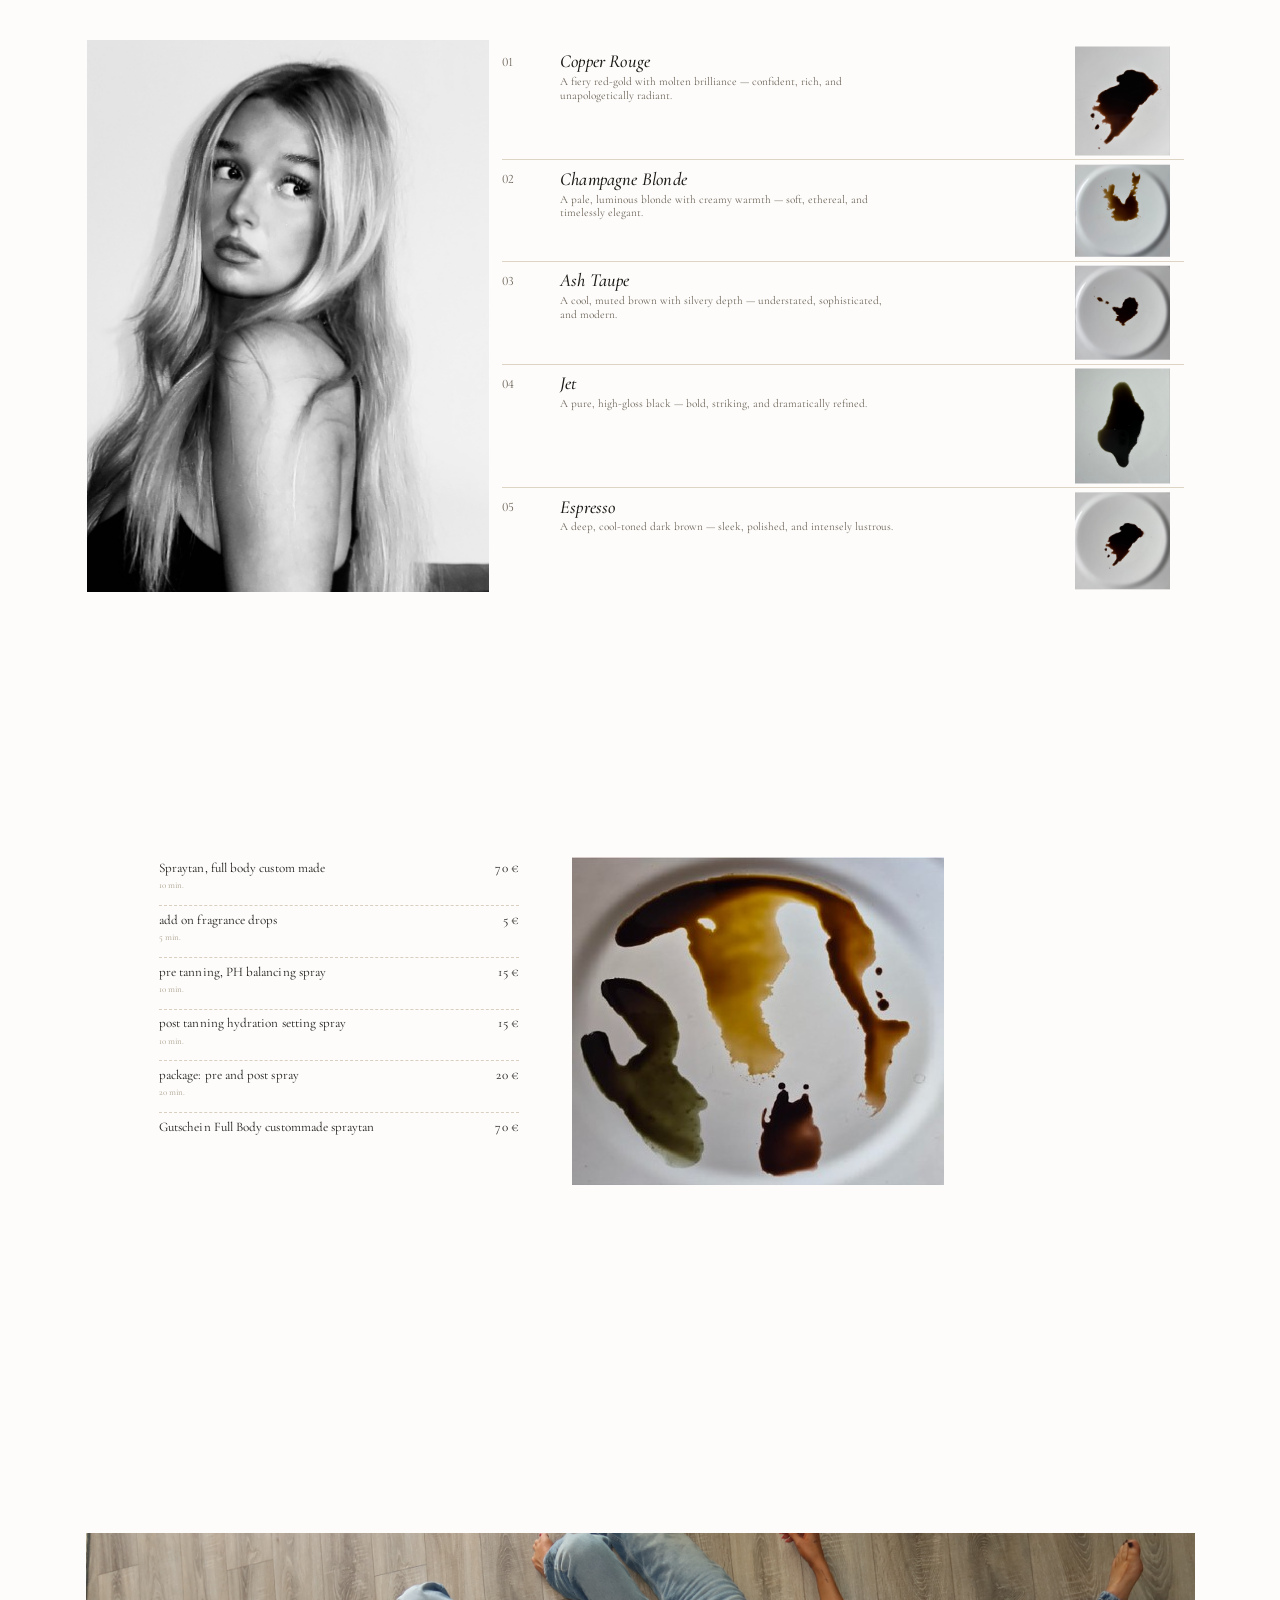
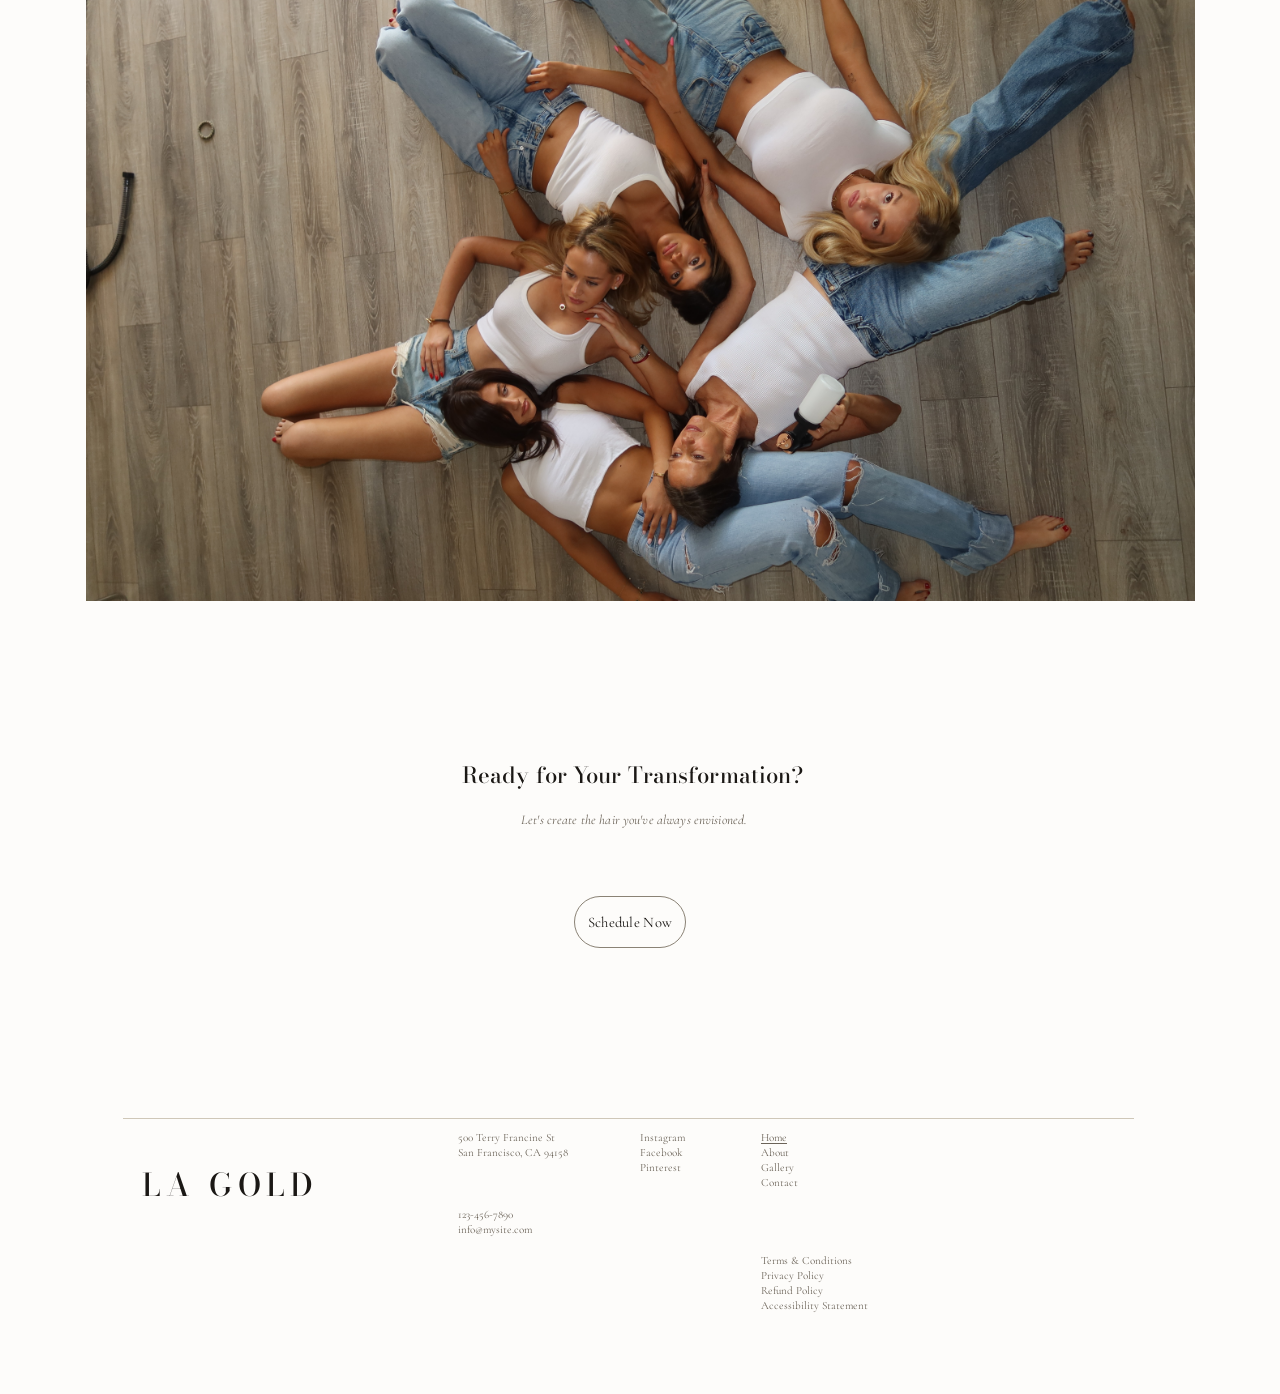
==== commit 605723b8: "Swap in the new LA GOLD wordmark logo (image, blended into paper) Replace the text logo with the tri" ====
--- a/index.html
+++ b/index.html
@@ -48,10 +48,10 @@
       background:var(--paper);
       container-type:inline-size;
       overflow:hidden; }
-#s1 .logo{ position:absolute; top:1.3%; left:0; width:100%;
-      text-align:center;
-      font-family:var(--display); font-weight:500;
-      font-size:13.65cqw; line-height:1; letter-spacing:0.06em; text-indent:0.06em; }
+#s1 .logo{ position:absolute; top:4.2%; left:0; width:100%;
+      text-align:center; }
+#s1 .logo img{ width:56%; height:auto; vertical-align:top;
+      mix-blend-mode:multiply; }
 #s1 .nav{ position:absolute; top:25.4%; left:2.80%;
       display:flex; gap:1.2cqw;
       font-family:var(--serif);
@@ -421,7 +421,7 @@
 <body>
   <section class="screen" id="s1">
 <div class="stage">
-    <div class="logo">LA&nbsp;GOLD</div>
+    <div class="logo"><img src="assets/logo.png" alt="LA GOLD" /></div>
 
     <nav class="nav">
       <a href="#">Home</a>
